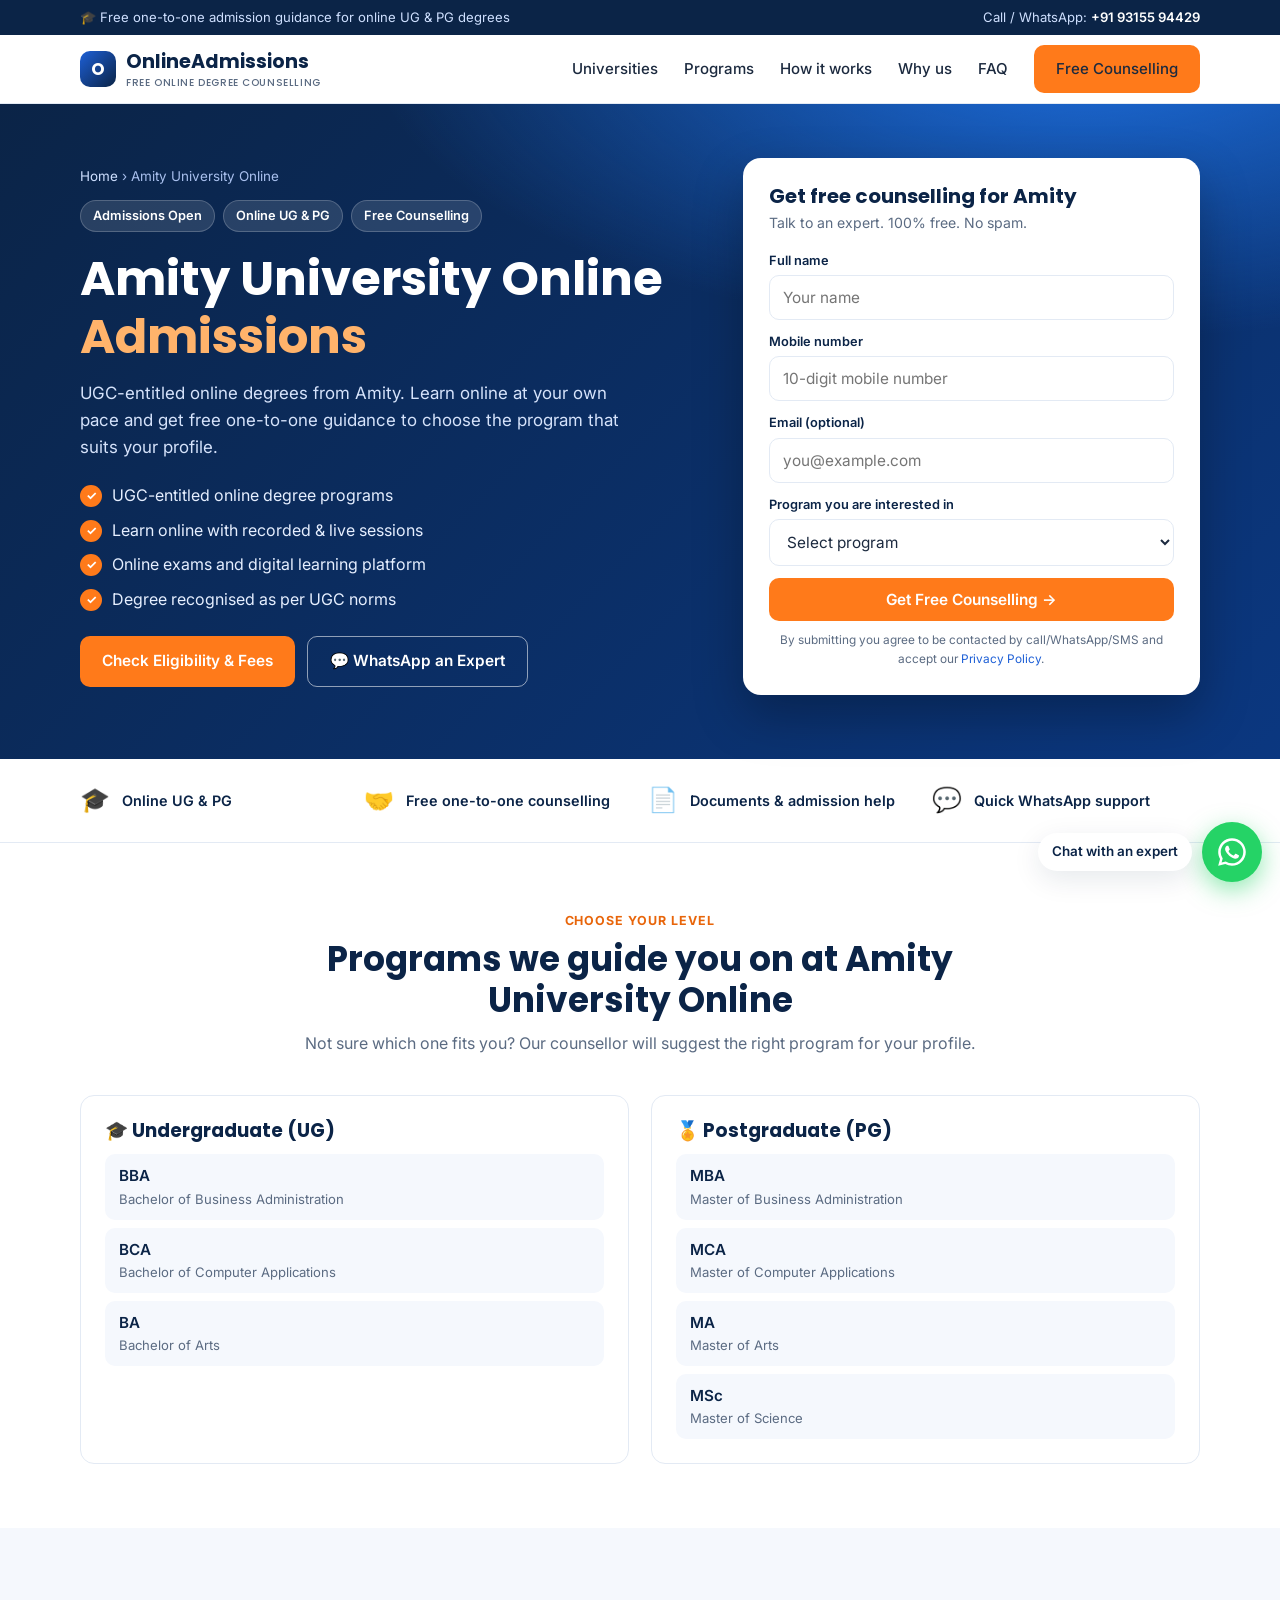
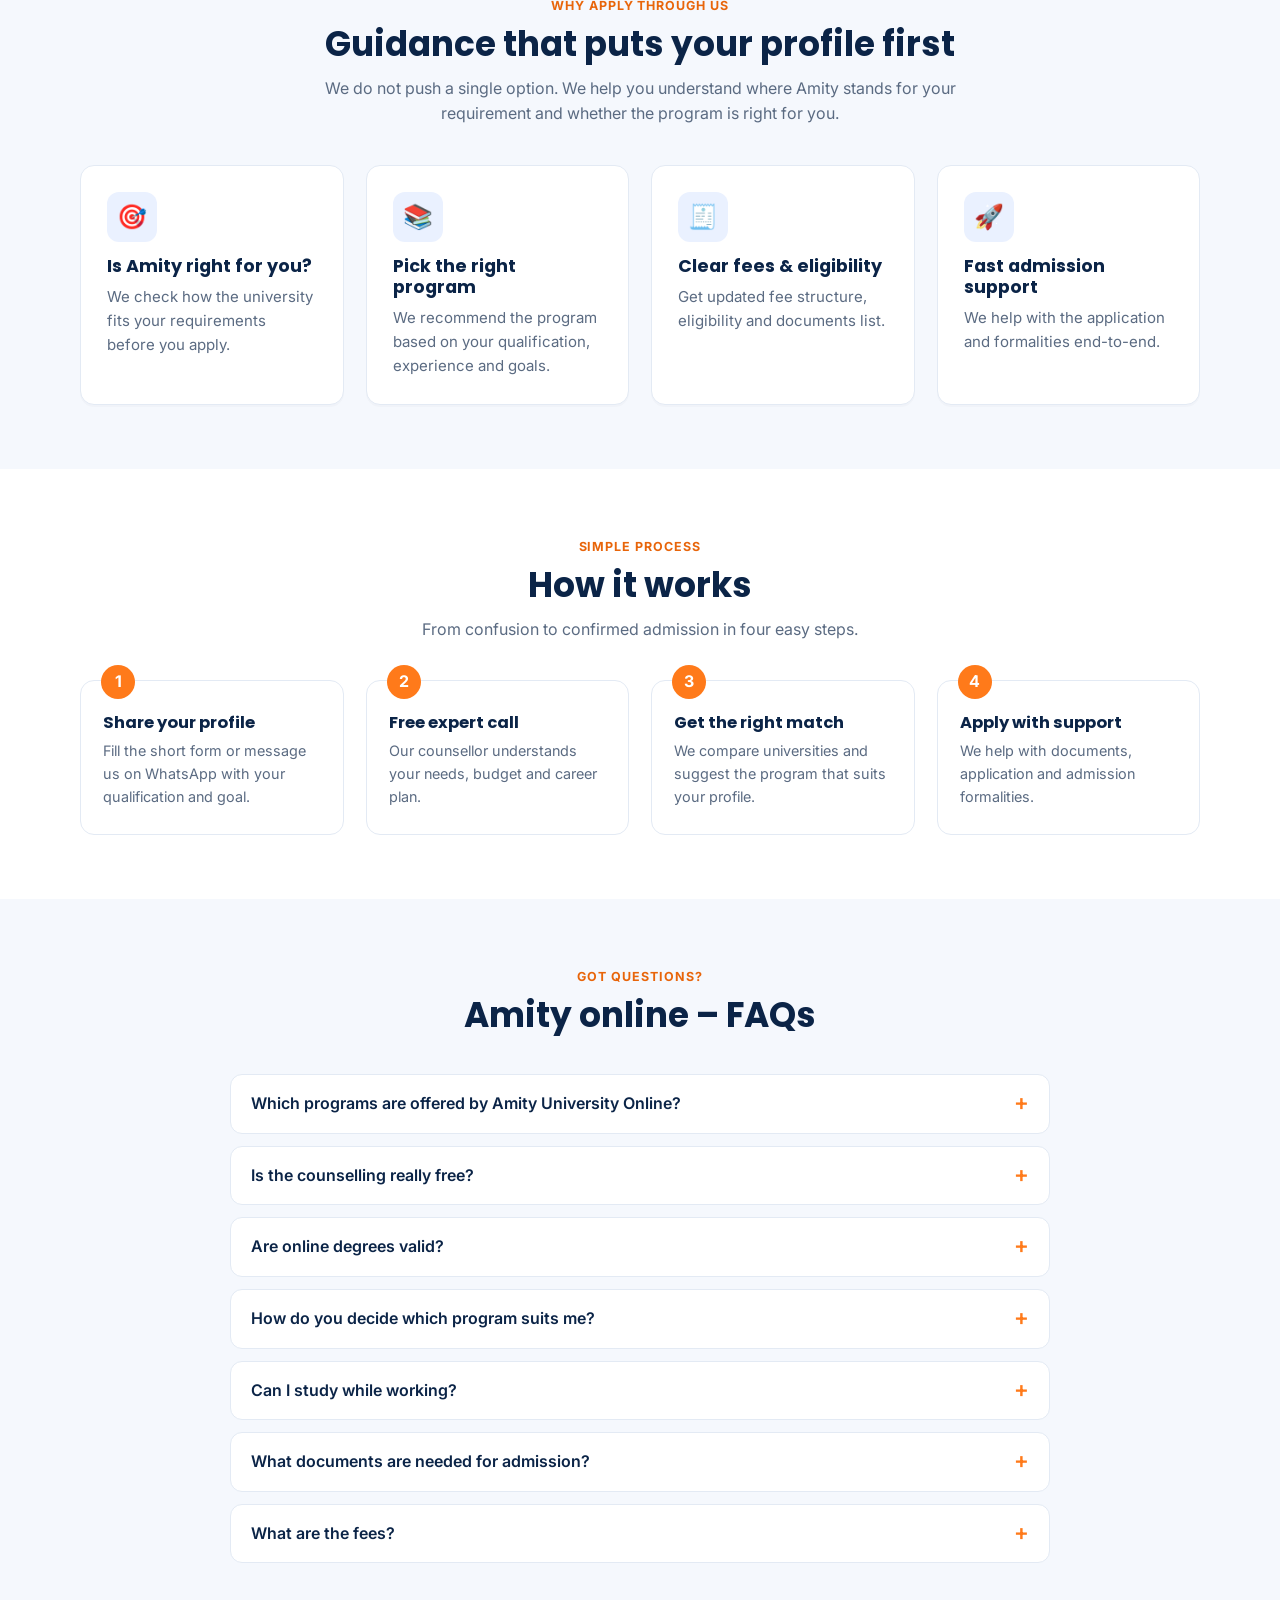
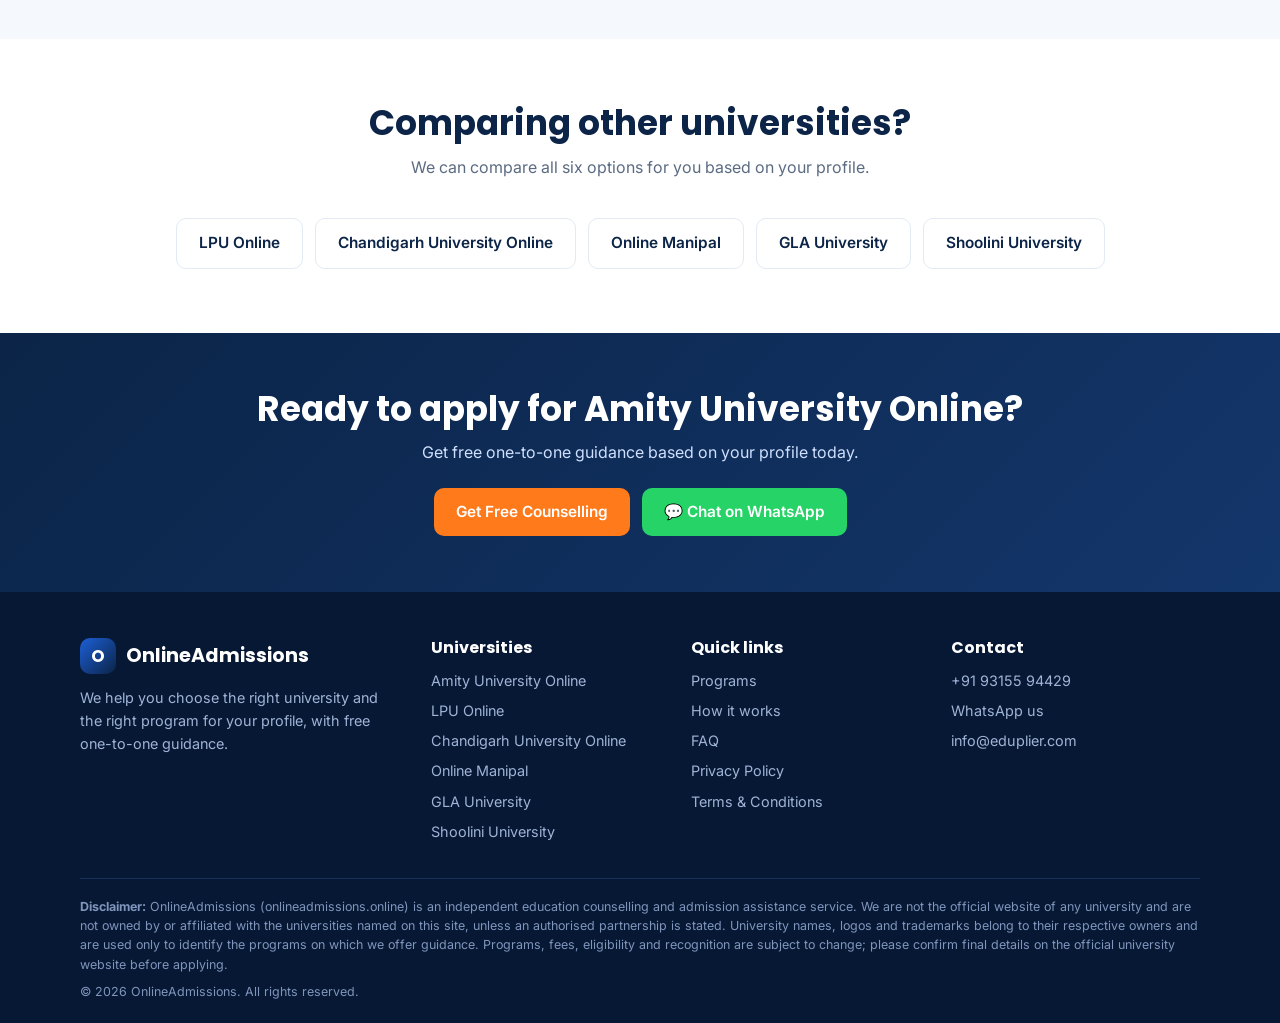
==== amity-university-online/index.html @ d168e9f7 "Rename amity-university-online__index.html to amity-university-online/index.html" ====
<!DOCTYPE html>
<html lang="en">
<head>
<meta charset="utf-8">
<meta name="viewport" content="width=device-width,initial-scale=1">
<title>Amity University Online – Online Degree Admissions 2026 | Free Counselling</title>
<meta name="description" content="Apply for Amity University Online online UG &amp; PG programs (BBA, BCA, BA, MBA, MCA, MA, MSc). Get free one-to-one guidance on the right program for your profile.">

<link rel="canonical" href="https://onlineadmissions.online/amity-university-online/">
<meta property="og:title" content="Amity University Online – Online Degree Admissions 2026 | Free Counselling">
<meta property="og:description" content="Apply for Amity University Online online UG &amp; PG programs (BBA, BCA, BA, MBA, MCA, MA, MSc). Get free one-to-one guidance on the right program for your profile.">
<meta property="og:type" content="website">
<meta property="og:url" content="https://onlineadmissions.online/amity-university-online/">
<meta name="theme-color" content="#0b2447">
<link rel="icon" href="data:image/svg+xml,%3Csvg xmlns='http://www.w3.org/2000/svg' viewBox='0 0 100 100'%3E%3Crect width='100' height='100' rx='22' fill='%231d5fd6'/%3E%3Ctext x='50' y='68' font-size='58' text-anchor='middle' fill='white' font-family='Arial' font-weight='bold'%3EO%3C/text%3E%3C/svg%3E">
<link rel="preconnect" href="https://fonts.googleapis.com"><link rel="preconnect" href="https://fonts.gstatic.com" crossorigin><link href="https://fonts.googleapis.com/css2?family=Inter:wght@400;500;600;700&family=Poppins:wght@600;700;800&display=swap" rel="stylesheet">
<link rel="stylesheet" href="/css/style.css">
<script src="/js/config.js"></script>
</head>
<body data-uni="Amity University Online">

<div class="topbar"><div class="container">
  <span>🎓 Free one-to-one admission guidance for online UG &amp; PG degrees</span>
  <span>Call / WhatsApp: <a href="#" data-tel data-phone-text>+91 93155 94429</a></span>
</div></div>
<header class="site"><div class="container">
  <a class="logo" href="/"><span class="mark">O</span><span>OnlineAdmissions<small>FREE ONLINE DEGREE COUNSELLING</small></span></a>
  <nav class="main">
    <a href="/#universities">Universities</a>
    <a href="/#programs">Programs</a>
    <a href="/#how">How it works</a>
    <a href="/#why">Why us</a>
    <a href="/#faq">FAQ</a>
    <a class="btn btn-primary" href="#lead">Free Counselling</a>
  </nav>
  <button class="menu-btn" aria-label="Menu">☰</button>
</div></header>

<section class="hero" style="background:radial-gradient(1200px 500px at 85% -10%,#1d6fe0 0%,transparent 60%),linear-gradient(135deg,#0b2447 0%,#0b3d91 130%)">
<div class="container grid">
  <div>
    <div class="crumbs"><a href="/">Home</a> › Amity University Online</div>
    <div class="badge-row"><span class="badge">Admissions Open</span><span class="badge">Online UG &amp; PG</span><span class="badge">Free Counselling</span></div>
    <h1>Amity University Online <span>Admissions</span></h1>
    <p class="lead">UGC-entitled online degrees from Amity. Learn online at your own pace and get free one-to-one guidance to choose the program that suits your profile.</p>
    <ul class="ticks"><li>UGC-entitled online degree programs</li><li>Learn online with recorded &amp; live sessions</li><li>Online exams and digital learning platform</li><li>Degree recognised as per UGC norms</li></ul>
    <div class="hero-cta"><a class="btn btn-primary" href="#lead">Check Eligibility &amp; Fees</a>
    <a class="btn btn-outline" href="#" data-wa>💬 WhatsApp an Expert</a></div>
  </div>
  
<div class="form-card" id="lead">
  <h3>Get free counselling for Amity</h3>
  <p class="sub">Talk to an expert. 100% free. No spam.</p>
  <form class="lead-form" novalidate>
    <div class="field"><label for="un">Full name</label><input id="un" name="name" type="text" placeholder="Your name" autocomplete="name" required></div>
    <div class="field"><label for="up">Mobile number</label><input id="up" name="phone" type="tel" inputmode="numeric" placeholder="10-digit mobile number" autocomplete="tel" required></div>
    <div class="field"><label for="ue">Email (optional)</label><input id="ue" name="email" type="email" placeholder="you@example.com" autocomplete="email"></div>
    <div class="field"><label for="ug">Program you are interested in</label><select id="ug" name="program" required><option value="">Select program</option><optgroup label="Undergraduate"><option>BBA</option><option>BCA</option><option>BA</option></optgroup><optgroup label="Postgraduate"><option>MBA</option><option>MCA</option><option>MA</option><option>MSc</option></optgroup><option>Not sure – need guidance</option></select></div>
    <input type="hidden" name="university" value="Amity University Online">
    <input class="hp" type="text" name="website" tabindex="-1" autocomplete="off" aria-hidden="true">
    <button class="btn btn-primary btn-block" type="submit">Get Free Counselling →</button>
    <div class="form-msg" role="alert"></div>
    <p class="consent">By submitting you agree to be contacted by call/WhatsApp/SMS and accept our <a href="/privacy-policy.html">Privacy Policy</a>.</p>
  </form>
</div>
</div></section>

<div class="trust"><div class="container">
  <div><i>🎓</i>Online UG &amp; PG</div>
  <div><i>🤝</i>Free one-to-one counselling</div>
  <div><i>📄</i>Documents &amp; admission help</div>
  <div><i>💬</i>Quick WhatsApp support</div>
</div></div>


<section class="section" id="programs"><div class="container">
  <div class="sec-head"><span class="eyebrow">Choose your level</span><h2>Programs we guide you on at Amity University Online</h2>
  <p>Not sure which one fits you? Our counsellor will suggest the right program for your profile.</p></div>
  <div class="prog-grid">
    <div class="prog"><h3>🎓 Undergraduate (UG)</h3><ul><li>BBA<span>Bachelor of Business Administration</span></li><li>BCA<span>Bachelor of Computer Applications</span></li><li>BA<span>Bachelor of Arts</span></li></ul></div>
    <div class="prog"><h3>🏅 Postgraduate (PG)</h3><ul><li>MBA<span>Master of Business Administration</span></li><li>MCA<span>Master of Computer Applications</span></li><li>MA<span>Master of Arts</span></li><li>MSc<span>Master of Science</span></li></ul></div>
  </div>
</div></section>

<section class="section alt"><div class="container">
  <div class="sec-head"><span class="eyebrow">Why apply through us</span><h2>Guidance that puts your profile first</h2>
  <p>We do not push a single option. We help you understand where Amity stands for your requirement and whether the program is right for you.</p></div>
  <div class="cards c4"><div class="card"><div class="ic">🎯</div><h3>Is Amity right for you?</h3><p>We check how the university fits your requirements before you apply.</p></div><div class="card"><div class="ic">📚</div><h3>Pick the right program</h3><p>We recommend the program based on your qualification, experience and goals.</p></div><div class="card"><div class="ic">🧾</div><h3>Clear fees &amp; eligibility</h3><p>Get updated fee structure, eligibility and documents list.</p></div><div class="card"><div class="ic">🚀</div><h3>Fast admission support</h3><p>We help with the application and formalities end-to-end.</p></div></div>
</div></section>


<section class="section" id="how"><div class="container">
  <div class="sec-head"><span class="eyebrow">Simple process</span><h2>How it works</h2>
  <p>From confusion to confirmed admission in four easy steps.</p></div>
  <div class="steps">
    <div class="step"><h3>Share your profile</h3><p>Fill the short form or message us on WhatsApp with your qualification and goal.</p></div>
    <div class="step"><h3>Free expert call</h3><p>Our counsellor understands your needs, budget and career plan.</p></div>
    <div class="step"><h3>Get the right match</h3><p>We compare universities and suggest the program that suits your profile.</p></div>
    <div class="step"><h3>Apply with support</h3><p>We help with documents, application and admission formalities.</p></div>
  </div>
</div></section>

<section class="section alt" id="faq"><div class="container">
  <div class="sec-head"><span class="eyebrow">Got questions?</span><h2>Amity online – FAQs</h2></div>
  <div class="faq"><details><summary>Which programs are offered by Amity University Online?</summary><p>We guide students on BBA, BCA, BA, MBA, MCA, MA, MSc at Amity. Availability can change, so your counsellor will confirm the current list.</p></details><details><summary>Is the counselling really free?</summary><p>Yes. Our one-to-one guidance is free for students. We help you compare universities and programs, shortlist the best fit and complete the admission process.</p></details><details><summary>Are online degrees valid?</summary><p>Online degrees from UGC-entitled universities are recognised as per UGC regulations. Validity can depend on the program, the university and the purpose (jobs, higher studies, government exams), so we guide you on this before you decide. Always confirm on the official university and UGC websites.</p></details><details><summary>How do you decide which program suits me?</summary><p>We look at your current profile: your qualification, work experience, career goal, budget and the time you can give to studies. Based on this we suggest the university and the program that fit you.</p></details><details><summary>Can I study while working?</summary><p>Yes. Online programs are designed to be flexible, with recorded lectures and online sessions, so many students study alongside a job.</p></details><details><summary>What documents are needed for admission?</summary><p>Generally: previous marksheets and certificates, ID proof, photograph and address proof. Exact requirements vary by university and program; your counsellor will share the list.</p></details><details><summary>What are the fees?</summary><p>Fees differ by university and program and can change. Share your details and we will send you the latest fee structure and available payment options.</p></details></div>
</div></section>

<section class="section"><div class="container">
  <div class="sec-head"><h2>Comparing other universities?</h2>
  <p>We can compare all six options for you based on your profile.</p></div>
  <div class="hero-cta" style="justify-content:center;flex-wrap:wrap">
  <a class="btn btn-outline" style="color:var(--navy);border-color:var(--line)" href="/lpu-online/">LPU Online</a><a class="btn btn-outline" style="color:var(--navy);border-color:var(--line)" href="/chandigarh-university-online/">Chandigarh University Online</a><a class="btn btn-outline" style="color:var(--navy);border-color:var(--line)" href="/online-manipal/">Online Manipal</a><a class="btn btn-outline" style="color:var(--navy);border-color:var(--line)" href="/gla-university-online/">GLA University</a><a class="btn btn-outline" style="color:var(--navy);border-color:var(--line)" href="/shoolini-university-online/">Shoolini University</a>
  </div>
</div></section>

<section class="cta-band"><div class="container">
  <h2>Ready to apply for Amity University Online?</h2><p>Get free one-to-one guidance based on your profile today.</p>
  <div class="hero-cta"><a class="btn btn-primary" href="#lead">Get Free Counselling</a>
  <a class="btn btn-wa" href="#" data-wa>💬 Chat on WhatsApp</a></div>
</div></section>
<script type="application/ld+json">{"@context": "https://schema.org", "@type": "FAQPage", "mainEntity": [{"@type": "Question", "name": "Which programs are offered by Amity University Online?", "acceptedAnswer": {"@type": "Answer", "text": "We guide students on BBA, BCA, BA, MBA, MCA, MA, MSc at Amity. Availability can change, so your counsellor will confirm the current list."}}, {"@type": "Question", "name": "Is the counselling really free?", "acceptedAnswer": {"@type": "Answer", "text": "Yes. Our one-to-one guidance is free for students. We help you compare universities and programs, shortlist the best fit and complete the admission process."}}, {"@type": "Question", "name": "Are online degrees valid?", "acceptedAnswer": {"@type": "Answer", "text": "Online degrees from UGC-entitled universities are recognised as per UGC regulations. Validity can depend on the program, the university and the purpose (jobs, higher studies, government exams), so we guide you on this before you decide. Always confirm on the official university and UGC websites."}}, {"@type": "Question", "name": "How do you decide which program suits me?", "acceptedAnswer": {"@type": "Answer", "text": "We look at your current profile: your qualification, work experience, career goal, budget and the time you can give to studies. Based on this we suggest the university and the program that fit you."}}, {"@type": "Question", "name": "Can I study while working?", "acceptedAnswer": {"@type": "Answer", "text": "Yes. Online programs are designed to be flexible, with recorded lectures and online sessions, so many students study alongside a job."}}, {"@type": "Question", "name": "What documents are needed for admission?", "acceptedAnswer": {"@type": "Answer", "text": "Generally: previous marksheets and certificates, ID proof, photograph and address proof. Exact requirements vary by university and program; your counsellor will share the list."}}, {"@type": "Question", "name": "What are the fees?", "acceptedAnswer": {"@type": "Answer", "text": "Fees differ by university and program and can change. Share your details and we will send you the latest fee structure and available payment options."}}]}</script>

<footer class="site"><div class="container">
  <div class="fgrid">
    <div>
      <a class="logo" href="/"><span class="mark">O</span><span>OnlineAdmissions</span></a>
      <p>We help you choose the right university and the right program for your profile, with free one-to-one guidance.</p>
    </div>
    <div><h4>Universities</h4><a href="/amity-university-online/">Amity University Online</a><a href="/lpu-online/">LPU Online</a><a href="/chandigarh-university-online/">Chandigarh University Online</a><a href="/online-manipal/">Online Manipal</a><a href="/gla-university-online/">GLA University</a><a href="/shoolini-university-online/">Shoolini University</a></div>
    <div><h4>Quick links</h4>
      <a href="/#programs">Programs</a><a href="/#how">How it works</a><a href="/#faq">FAQ</a>
      <a href="/privacy-policy.html">Privacy Policy</a><a href="/terms.html">Terms &amp; Conditions</a>
    </div>
    <div><h4>Contact</h4>
      <a href="#" data-tel data-phone-text>+91 93155 94429</a>
      <a href="#" data-wa>WhatsApp us</a>
      <a href="#" data-mail>info@eduplier.com</a>
    </div>
  </div>
  <p class="disclaimer"><b>Disclaimer:</b> OnlineAdmissions (onlineadmissions.online) is an independent education counselling and admission assistance service.
  We are not the official website of any university and are not owned by or affiliated with the universities named on this site, unless an
  authorised partnership is stated. University names, logos and trademarks belong to their respective owners and are used only to identify the
  programs on which we offer guidance. Programs, fees, eligibility and recognition are subject to change; please confirm final details on the
  official university website before applying.</p>
  <p class="disclaimer" style="border:0;padding-top:8px">© <span id="yr"></span> OnlineAdmissions. All rights reserved.</p>
</div></footer>

<a class="wa-float" data-wa aria-label="Chat on WhatsApp">
  <span class="tip">Chat with an expert</span>
  <span class="bubble"><svg viewBox="0 0 32 32" aria-hidden="true"><path d="M16.003 3C8.83 3 3 8.827 3 15.995c0 2.292.6 4.53 1.74 6.5L3 29l6.66-1.71a13 13 0 0 0 6.34 1.62h.005C23.17 28.91 29 23.083 29 15.915 29 8.83 23.17 3 16.003 3zm0 23.7h-.004a10.7 10.7 0 0 1-5.45-1.49l-.39-.23-3.95 1.01 1.05-3.85-.25-.4a10.67 10.67 0 0 1-1.64-5.7C5.37 10.1 10.14 5.33 16.005 5.33c2.84 0 5.5 1.1 7.5 3.1a10.55 10.55 0 0 1 3.1 7.5c0 5.87-4.77 10.77-10.6 10.77zm5.83-7.93c-.32-.16-1.89-.93-2.18-1.04-.29-.1-.5-.16-.72.16-.21.32-.82 1.04-1 1.25-.19.21-.37.24-.69.08-.32-.16-1.35-.5-2.57-1.58-.95-.85-1.59-1.9-1.78-2.22-.19-.32-.02-.49.14-.65.14-.14.32-.37.48-.56.16-.19.21-.32.32-.53.1-.21.05-.4-.03-.56-.08-.16-.72-1.73-.99-2.37-.26-.62-.52-.54-.72-.55h-.61c-.21 0-.56.08-.85.4-.29.32-1.12 1.09-1.12 2.66s1.15 3.09 1.3 3.3c.16.21 2.26 3.45 5.48 4.84.77.33 1.37.53 1.84.68.77.24 1.47.21 2.03.13.62-.09 1.89-.77 2.16-1.52.27-.75.27-1.39.19-1.52-.08-.13-.29-.21-.61-.37z"/></svg></span>
</a>
<div class="mobile-bar"><a href="#" data-tel>📞 Call Now</a><a href="#lead">Get Free Counselling</a></div>
<script>document.getElementById('yr').textContent=new Date().getFullYear();</script>
<script src="/js/main.js"></script>
</body></html>
---- css/style.css ----
:root{
  --navy:#0b2447;--navy2:#13366b;--blue:#1d5fd6;--accent:#ff7a1a;--accent2:#e8650a;
  --green:#25d366;--bg:#f5f8fd;--card:#fff;--text:#1c2a3f;--muted:#5b6b82;--line:#e3eaf4;
  --radius:14px;--shadow:0 8px 28px rgba(11,36,71,.10);
}
*{box-sizing:border-box;margin:0;padding:0}
html{scroll-behavior:smooth}
body{font-family:'Inter',system-ui,-apple-system,Segoe UI,Roboto,sans-serif;color:var(--text);background:#fff;line-height:1.6;-webkit-font-smoothing:antialiased}
img{max-width:100%;display:block}
a{color:var(--blue);text-decoration:none}
.container{width:100%;max-width:1160px;margin:0 auto;padding:0 20px}
h1,h2,h3,h4{font-family:'Poppins','Inter',sans-serif;line-height:1.2;color:var(--navy)}
h2{font-size:clamp(1.55rem,3vw,2.15rem);margin-bottom:10px}
.section{padding:64px 0}
.section.alt{background:var(--bg)}
.sec-head{text-align:center;max-width:720px;margin:0 auto 38px}
.sec-head p{color:var(--muted)}
.eyebrow{display:inline-block;font-size:.78rem;font-weight:700;letter-spacing:.08em;text-transform:uppercase;color:var(--accent2);margin-bottom:8px}

/* top strip + header */
.topbar{background:var(--navy);color:#cfe0ff;font-size:.82rem}
.topbar .container{display:flex;justify-content:space-between;gap:10px;padding-top:7px;padding-bottom:7px;flex-wrap:wrap}
.topbar a{color:#fff;font-weight:600}
header.site{position:sticky;top:0;z-index:50;background:#fff;border-bottom:1px solid var(--line)}
header.site .container{display:flex;align-items:center;justify-content:space-between;height:68px}
.logo{display:flex;align-items:center;gap:10px;font-family:'Poppins',sans-serif;font-weight:700;font-size:1.2rem;color:var(--navy)}
.logo .mark{width:36px;height:36px;border-radius:10px;background:linear-gradient(135deg,var(--blue),var(--navy));color:#fff;display:grid;place-items:center;font-size:1.05rem}
.logo small{display:block;font-weight:500;font-size:.62rem;color:var(--muted);letter-spacing:.06em;margin-top:-3px}
nav.main{display:flex;gap:26px;align-items:center}
nav.main a{color:var(--text);font-weight:500;font-size:.94rem}
nav.main a:hover{color:var(--blue)}
.menu-btn{display:none;background:none;border:0;font-size:1.7rem;cursor:pointer;color:var(--navy)}

/* buttons */
.btn{display:inline-flex;align-items:center;justify-content:center;gap:8px;padding:12px 22px;border-radius:10px;font-weight:600;font-size:.96rem;border:0;cursor:pointer;transition:.2s;font-family:inherit}
.btn-primary{background:var(--accent);color:#fff}
.btn-primary:hover{background:var(--accent2);transform:translateY(-1px)}
.btn-outline{background:transparent;color:#fff;border:1.5px solid rgba(255,255,255,.55)}
.btn-outline:hover{background:rgba(255,255,255,.12)}
.btn-wa{background:var(--green);color:#fff}
.btn-wa:hover{filter:brightness(.95)}
.btn-block{width:100%}

/* hero */
.hero{background:radial-gradient(1200px 500px at 85% -10%,#2b6be0 0%,transparent 60%),linear-gradient(135deg,var(--navy) 0%,var(--navy2) 100%);color:#fff;padding:54px 0 64px}
.hero .grid{display:grid;grid-template-columns:1.15fr .85fr;gap:44px;align-items:center}
.hero h1{color:#fff;font-size:clamp(1.9rem,4.2vw,3rem);margin-bottom:14px}
.hero h1 span{color:#ffb36b}
.hero p.lead{color:#d6e3fb;font-size:1.06rem;max-width:560px;margin-bottom:22px}
.badge-row{display:flex;flex-wrap:wrap;gap:8px;margin-bottom:18px}
.badge{background:rgba(255,255,255,.12);border:1px solid rgba(255,255,255,.2);padding:5px 12px;border-radius:99px;font-size:.8rem;font-weight:600}
.ticks{list-style:none;display:grid;gap:9px;margin-bottom:24px}
.ticks li{display:flex;gap:10px;color:#e6efff}
.ticks li::before{content:"✓";flex:none;width:22px;height:22px;border-radius:50%;background:var(--accent);color:#fff;display:grid;place-items:center;font-size:.78rem;font-weight:700;margin-top:2px}
.hero-cta{display:flex;gap:12px;flex-wrap:wrap}

/* lead form */
.form-card{background:#fff;color:var(--text);border-radius:18px;padding:26px;box-shadow:0 20px 50px rgba(0,0,0,.28)}
.form-card h3{font-size:1.25rem;margin-bottom:4px}
.form-card .sub{color:var(--muted);font-size:.88rem;margin-bottom:16px}
.field{margin-bottom:12px}
.field label{display:block;font-size:.8rem;font-weight:600;color:var(--navy);margin-bottom:4px}
.field input,.field select{width:100%;padding:12px 13px;border:1.5px solid var(--line);border-radius:10px;font-size:.96rem;font-family:inherit;background:#fff;color:var(--text)}
.field input:focus,.field select:focus{outline:none;border-color:var(--blue);box-shadow:0 0 0 3px rgba(29,95,214,.15)}
.consent{font-size:.74rem;color:var(--muted);margin-top:10px;text-align:center}
.form-msg{display:none;margin-top:10px;font-size:.88rem;color:#b42318;text-align:center}
.hp{position:absolute;left:-9999px}

/* trust strip */
.trust{background:#fff;border-bottom:1px solid var(--line)}
.trust .container{display:grid;grid-template-columns:repeat(4,1fr);gap:16px;padding-top:22px;padding-bottom:22px}
.trust div{display:flex;gap:12px;align-items:center;font-size:.9rem;font-weight:600;color:var(--navy)}
.trust i{font-style:normal;font-size:1.5rem}

/* cards */
.cards{display:grid;gap:22px}
.c3{grid-template-columns:repeat(3,1fr)}
.c4{grid-template-columns:repeat(4,1fr)}
.card{background:var(--card);border:1px solid var(--line);border-radius:var(--radius);padding:26px;box-shadow:0 2px 0 rgba(11,36,71,.02);transition:.25s}
.card:hover{box-shadow:var(--shadow);transform:translateY(-3px)}
.card .ic{width:50px;height:50px;border-radius:12px;background:#eaf1ff;display:grid;place-items:center;font-size:1.5rem;margin-bottom:14px}
.card h3{font-size:1.1rem;margin-bottom:8px}
.card p{color:var(--muted);font-size:.94rem}

/* university cards */
.uni-card{display:flex;flex-direction:column;padding:0;overflow:hidden}
.uni-top{padding:22px 22px 16px;color:#fff;background:linear-gradient(135deg,var(--c1),var(--c2))}
.uni-top .abbr{width:48px;height:48px;border-radius:12px;background:rgba(255,255,255,.18);display:grid;place-items:center;font-weight:800;font-family:'Poppins';margin-bottom:12px}
.uni-top h3{color:#fff;font-size:1.15rem}
.uni-top small{opacity:.85}
.uni-body{padding:18px 22px 22px;display:flex;flex-direction:column;gap:12px;flex:1}
.uni-body ul{list-style:none;display:grid;gap:6px;font-size:.9rem;color:var(--muted)}
.uni-body ul li::before{content:"•";color:var(--accent);font-weight:900;margin-right:8px}
.chips{display:flex;flex-wrap:wrap;gap:6px}
.chip{background:#eef3fc;color:var(--navy);padding:3px 10px;border-radius:99px;font-size:.76rem;font-weight:600}
.uni-body .btn{margin-top:auto}

/* steps */
.steps{display:grid;grid-template-columns:repeat(4,1fr);gap:22px;counter-reset:s}
.step{position:relative;background:#fff;border:1px solid var(--line);border-radius:var(--radius);padding:26px 22px}
.step::before{counter-increment:s;content:counter(s);position:absolute;top:-16px;left:20px;width:34px;height:34px;border-radius:50%;background:var(--accent);color:#fff;display:grid;place-items:center;font-weight:700}
.step h3{font-size:1.02rem;margin:6px 0}
.step p{font-size:.9rem;color:var(--muted)}

/* program table */
.prog-grid{display:grid;grid-template-columns:1fr 1fr;gap:22px}
.prog{background:#fff;border:1px solid var(--line);border-radius:var(--radius);padding:24px}
.prog h3{margin-bottom:12px}
.prog ul{list-style:none;display:grid;gap:8px}
.prog li{padding:10px 14px;background:var(--bg);border-radius:10px;font-weight:600;color:var(--navy);font-size:.95rem}
.prog li span{display:block;font-weight:400;color:var(--muted);font-size:.82rem}

/* faq */
.faq{max-width:820px;margin:0 auto}
details{background:#fff;border:1px solid var(--line);border-radius:12px;margin-bottom:12px;padding:0 20px}
summary{cursor:pointer;list-style:none;padding:16px 0;font-weight:600;color:var(--navy);display:flex;justify-content:space-between;gap:12px}
summary::-webkit-details-marker{display:none}
summary::after{content:"+";font-size:1.4rem;color:var(--accent);line-height:1}
details[open] summary::after{content:"–"}
details p{padding:0 0 16px;color:var(--muted);font-size:.95rem}

/* CTA band */
.cta-band{background:linear-gradient(135deg,var(--navy),var(--navy2));color:#fff;text-align:center;padding:56px 0}
.cta-band h2{color:#fff}
.cta-band p{color:#cfe0ff;margin-bottom:22px}
.cta-band .hero-cta{justify-content:center}

/* footer */
footer.site{background:#071834;color:#9fb3d6;padding:46px 0 22px;font-size:.9rem}
footer .fgrid{display:grid;grid-template-columns:1.4fr 1fr 1fr 1.1fr;gap:34px;margin-bottom:28px}
footer h4{color:#fff;margin-bottom:12px;font-size:1rem}
footer a{color:#9fb3d6;display:block;margin-bottom:7px}
footer a:hover{color:#fff}
footer .logo{color:#fff;margin-bottom:12px}
.disclaimer{border-top:1px solid #16305c;padding-top:18px;font-size:.78rem;color:#7f95bb;line-height:1.55}

/* breadcrumbs */
.crumbs{font-size:.84rem;color:#a9c0ee;margin-bottom:12px}
.crumbs a{color:#cfe0ff}

/* floating whatsapp */
.wa-float{position:fixed;right:18px;bottom:18px;z-index:99;display:flex;align-items:center;gap:10px}
.wa-float .tip{background:#fff;color:var(--navy);padding:8px 14px;border-radius:99px;font-size:.84rem;font-weight:600;box-shadow:var(--shadow);animation:fadeUp .6s .8s both}
.wa-float .bubble{width:60px;height:60px;border-radius:50%;background:var(--green);display:grid;place-items:center;box-shadow:0 8px 24px rgba(37,211,102,.5);animation:pulse 2s infinite}
.wa-float svg{width:34px;height:34px;fill:#fff}
@keyframes pulse{0%{box-shadow:0 0 0 0 rgba(37,211,102,.6)}70%{box-shadow:0 0 0 16px rgba(37,211,102,0)}100%{box-shadow:0 0 0 0 rgba(37,211,102,0)}}
@keyframes fadeUp{from{opacity:0;transform:translateY(8px)}to{opacity:1;transform:none}}

/* mobile sticky bar */
.mobile-bar{display:none}

/* simple pages */
.page-head{background:var(--navy);color:#fff;padding:44px 0}
.page-head h1{color:#fff}
.prose{max-width:820px;margin:0 auto;padding:44px 20px}
.prose h2{font-size:1.3rem;margin:26px 0 8px}
.prose p,.prose li{color:#33445e;margin-bottom:10px}
.prose ul{padding-left:20px}
.thanks{text-align:center;padding:90px 20px}
.thanks .tick{width:84px;height:84px;border-radius:50%;background:#e8f8ee;color:#1aa34a;display:grid;place-items:center;font-size:2.6rem;margin:0 auto 18px}

@media(max-width:960px){
  .hero .grid{grid-template-columns:1fr}
  .c3,.c4,.steps{grid-template-columns:1fr 1fr}
  .trust .container{grid-template-columns:1fr 1fr}
  footer .fgrid{grid-template-columns:1fr 1fr}
  .prog-grid{grid-template-columns:1fr}
}
@media(max-width:680px){
  .menu-btn{display:block}
  nav.main{display:none;position:absolute;top:68px;left:0;right:0;background:#fff;flex-direction:column;align-items:flex-start;padding:18px 20px;gap:14px;border-bottom:1px solid var(--line)}
  nav.main.open{display:flex}
  .c3,.c4,.steps{grid-template-columns:1fr}
  footer .fgrid{grid-template-columns:1fr}
  .section{padding:48px 0}
  .topbar .container{justify-content:center;text-align:center}
  .wa-float{bottom:78px}
  .wa-float .tip{display:none}
  .mobile-bar{display:grid;grid-template-columns:1fr 1fr;position:fixed;left:0;right:0;bottom:0;z-index:98;background:#fff;box-shadow:0 -4px 18px rgba(0,0,0,.12)}
  .mobile-bar a{padding:14px;text-align:center;font-weight:700;color:#fff}
  .mobile-bar a:first-child{background:var(--navy)}
  .mobile-bar a:last-child{background:var(--accent)}
  body{padding-bottom:52px}
}
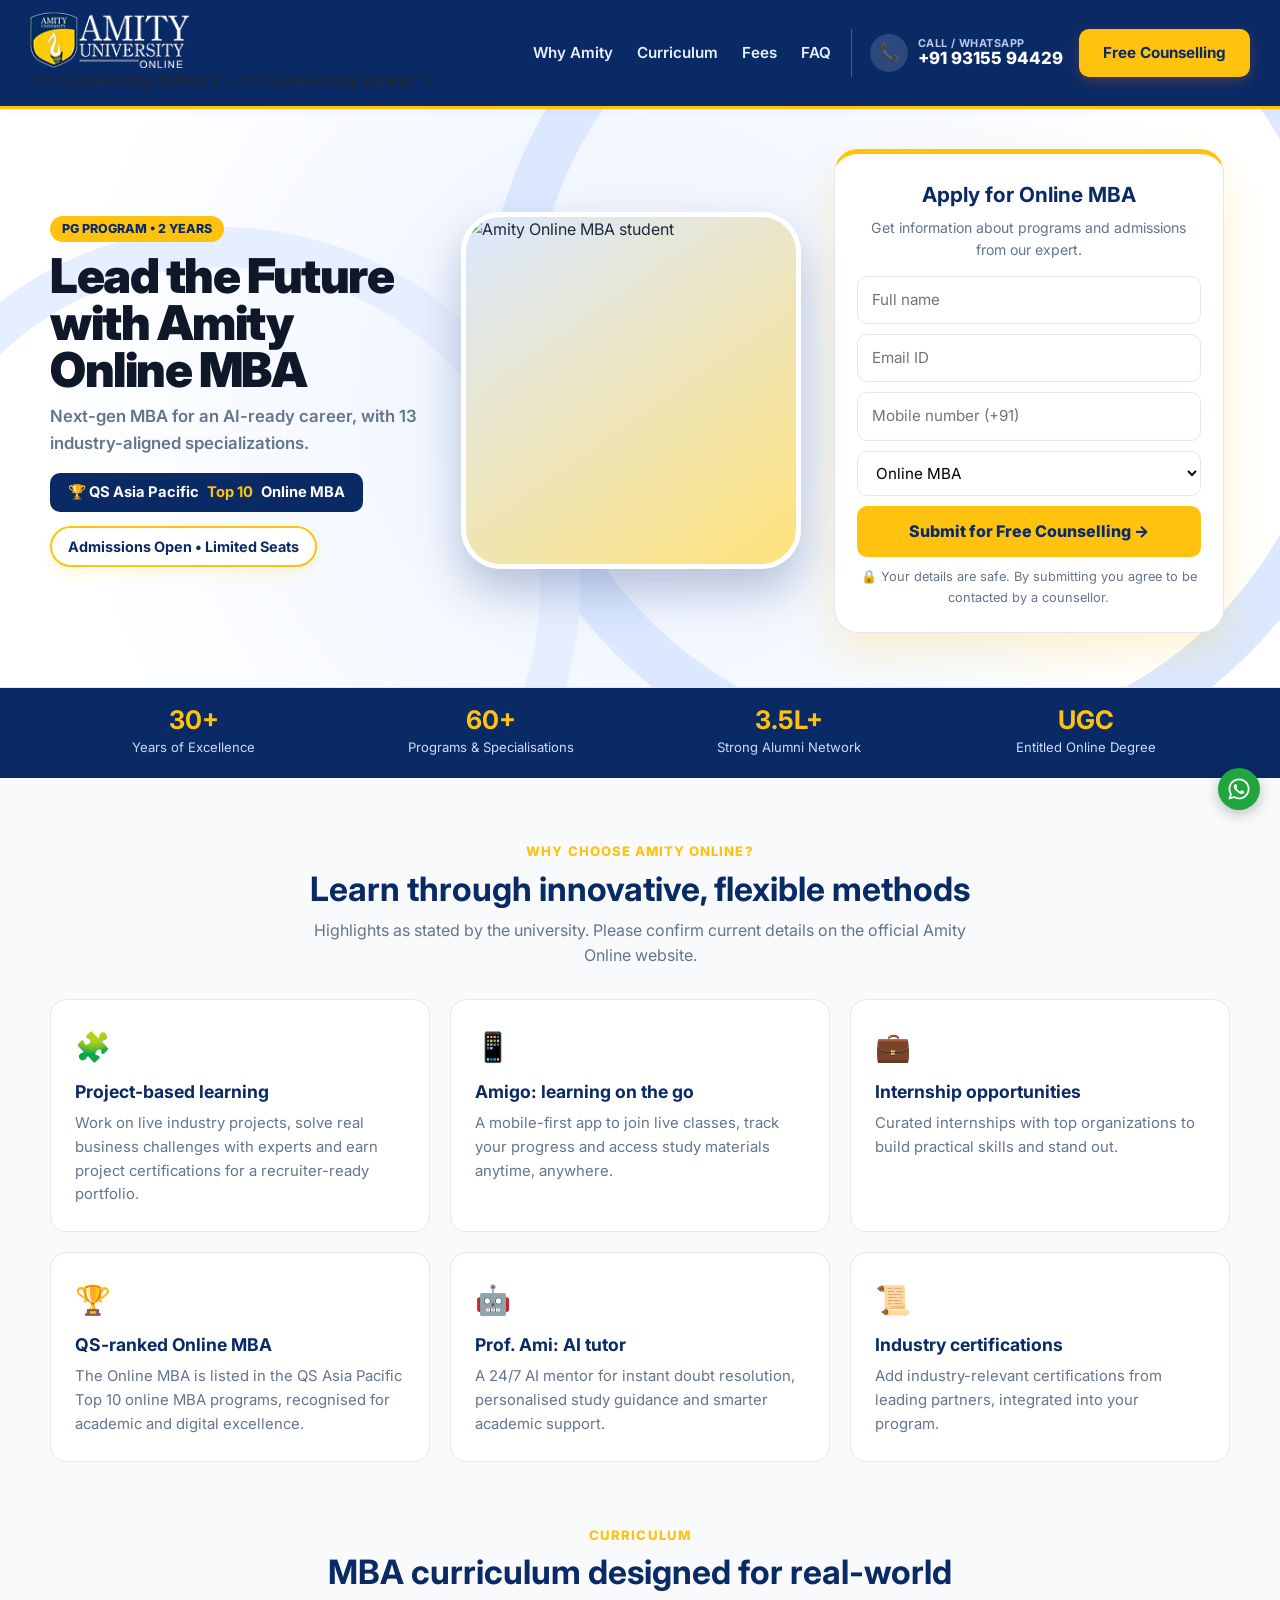
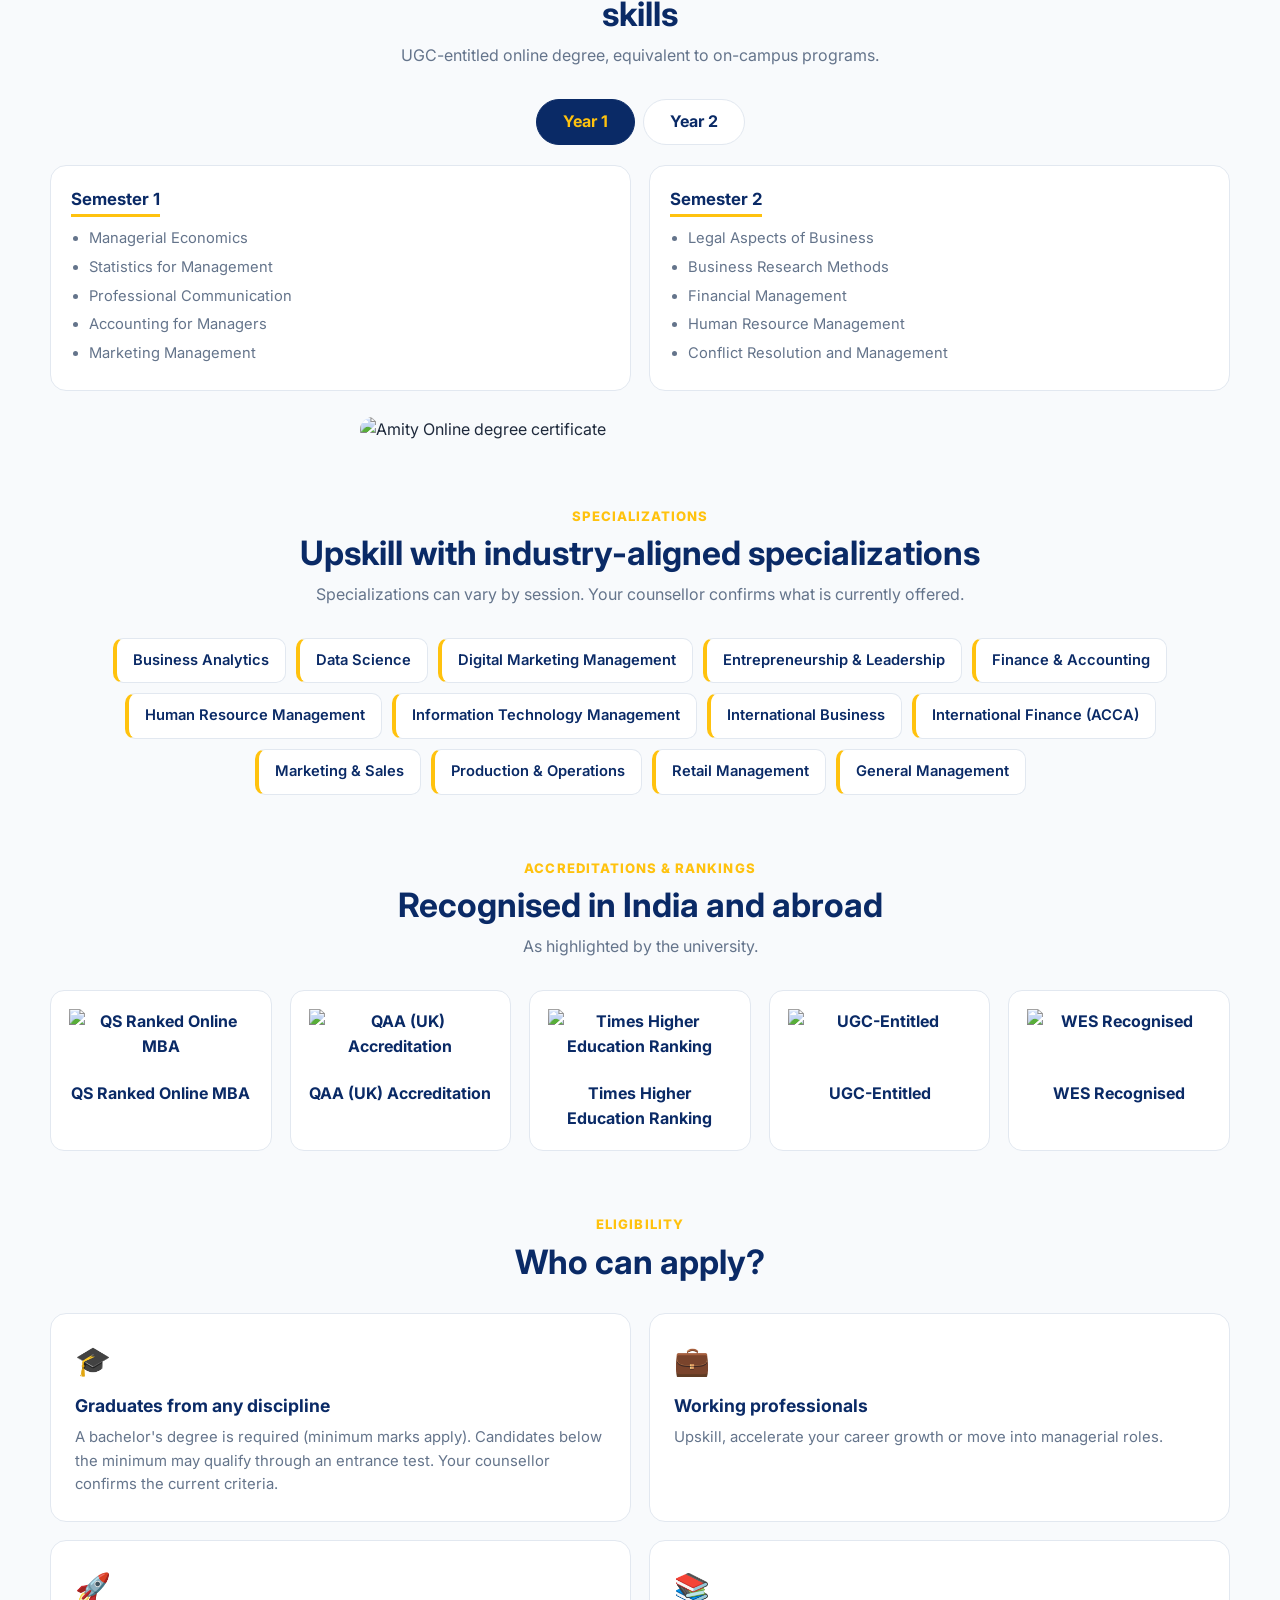
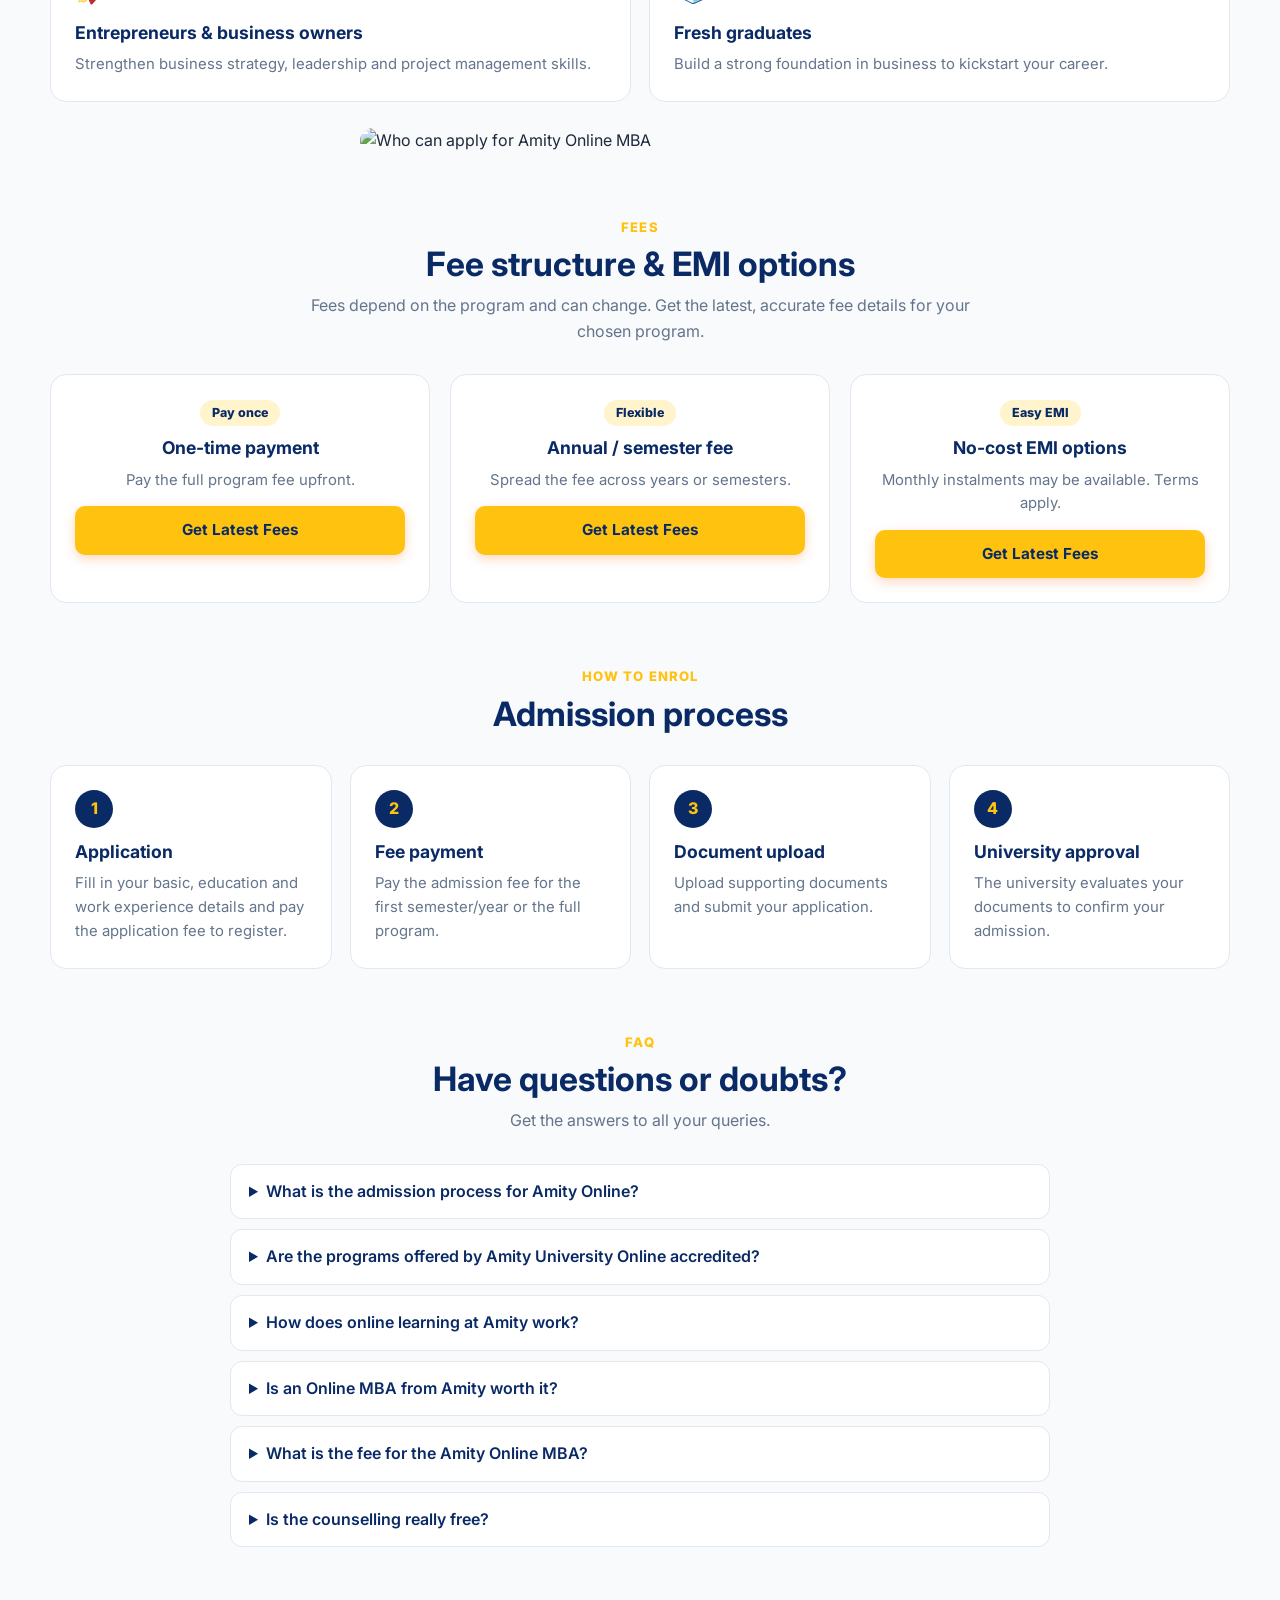
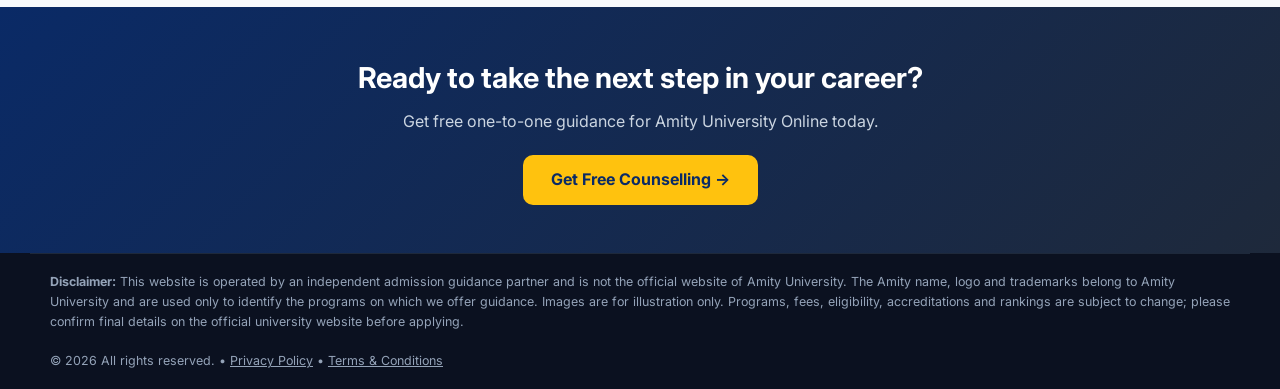
==== commit 99b27367: "Update index.html" ====
--- a/amity-university-online/index.html
+++ b/amity-university-online/index.html
@@ -3,153 +3,400 @@
 <head>
 <meta charset="utf-8">
 <meta name="viewport" content="width=device-width,initial-scale=1">
-<title>Amity University Online – Online Degree Admissions 2026 | Free Counselling</title>
-<meta name="description" content="Apply for Amity University Online online UG &amp; PG programs (BBA, BCA, BA, MBA, MCA, MA, MSc). Get free one-to-one guidance on the right program for your profile.">
-
+<title>Amity University Online MBA & More | Admissions Open 2026–2027</title>
+<meta name="description" content="Explore Amity University Online programs: Online MBA, MCA, BBA, BCA and more. Compare specializations, eligibility and fees, and get free one-to-one admission guidance.">
+<meta name="theme-color" content="#0a2a66">
 <link rel="canonical" href="https://onlineadmissions.online/amity-university-online/">
-<meta property="og:title" content="Amity University Online – Online Degree Admissions 2026 | Free Counselling">
-<meta property="og:description" content="Apply for Amity University Online online UG &amp; PG programs (BBA, BCA, BA, MBA, MCA, MA, MSc). Get free one-to-one guidance on the right program for your profile.">
+<link rel="icon" href="data:image/svg+xml,%3Csvg xmlns='http://www.w3.org/2000/svg' viewBox='0 0 64 64'%3E%3Crect width='64' height='64' rx='14' fill='%230a2a66'/%3E%3Ctext x='32' y='46' font-family='Arial' font-size='40' font-weight='700' text-anchor='middle' fill='%23ffc20e'%3EA%3C/text%3E%3C/svg%3E">
 <meta property="og:type" content="website">
+<meta property="og:title" content="Amity University Online | Admissions Open">
+<meta property="og:description" content="Free one-to-one guidance for Amity University Online programs.">
 <meta property="og:url" content="https://onlineadmissions.online/amity-university-online/">
-<meta name="theme-color" content="#0b2447">
-<link rel="icon" href="data:image/svg+xml,%3Csvg xmlns='http://www.w3.org/2000/svg' viewBox='0 0 100 100'%3E%3Crect width='100' height='100' rx='22' fill='%231d5fd6'/%3E%3Ctext x='50' y='68' font-size='58' text-anchor='middle' fill='white' font-family='Arial' font-weight='bold'%3EO%3C/text%3E%3C/svg%3E">
-<link rel="preconnect" href="https://fonts.googleapis.com"><link rel="preconnect" href="https://fonts.gstatic.com" crossorigin><link href="https://fonts.googleapis.com/css2?family=Inter:wght@400;500;600;700&family=Poppins:wght@600;700;800&display=swap" rel="stylesheet">
-<link rel="stylesheet" href="/css/style.css">
-<script src="/js/config.js"></script>
+<meta property="og:image" content="https://onlineadmissions.online/amity-logo.png">
+<link rel="stylesheet" href="https://fonts.googleapis.com/css2?family=Inter:wght@400;500;600;700;800;900&display=swap">
+<style>
+:root{--navy:#0f172a;--accent:#ffc20e;--accent-hover:#e6a800;--blue:#1747b8;--bg:#f8fafc;--card:#fff;--ink:#1e293b;--mute:#64748b;--line:#e2e8f0}
+*{box-sizing:border-box}
+html{scroll-behavior:smooth;scroll-padding-top:76px}
+body{margin:0;font-family:Inter,system-ui,-apple-system,"Segoe UI",sans-serif;color:var(--ink);background:var(--bg);line-height:1.6}
+a{color:inherit;text-decoration:none}
+.w{max-width:1220px;margin:auto;padding:0 20px}
+a:focus-visible,button:focus-visible,input:focus-visible,select:focus-visible{outline:3px solid var(--accent);outline-offset:2px}
+
+/* HEADER */
+header{background:#fff;border-bottom:1px solid #e2e8f0;position:sticky;top:0;z-index:90;box-shadow:0 2px 10px rgba(0,0,0,.04)}
+.nav-row{display:flex;align-items:center;justify-content:space-between;gap:20px;padding:12px 0}
+.brand-site{display:flex;align-items:center;gap:10px}
+.brand-site .icon-sq{width:40px;height:40px;border-radius:10px;background:linear-gradient(135deg,#ffd23f,#e6a800);color:#fff;display:grid;place-items:center;font-size:1.45rem;font-weight:900;line-height:1;box-shadow:0 4px 10px rgba(255,194,14,.3)}
+.brand-site .txt-wrap{display:flex;flex-direction:column;line-height:1.15}
+.brand-site .main-t{font-size:1.32rem;font-weight:900;color:#0a2a66;letter-spacing:-.03em}
+.brand-site .sub-t{font-size:.56rem;font-weight:800;color:#64748b;letter-spacing:.06em;text-transform:uppercase}
+nav{display:flex;align-items:center;gap:24px;margin-left:auto;font-size:.95rem;font-weight:600;color:#334155}
+nav a:hover{color:var(--blue)}
+.btn-nav{background:var(--accent);color:#fff;font-weight:700;padding:12px 24px;border-radius:10px;font-size:.95rem;transition:all .2s ease;display:inline-block;box-shadow:0 4px 12px rgba(255,102,0,.25)}
+.btn-nav:hover{background:var(--accent-hover);transform:translateY(-1px)}
+@media(max-width:960px){nav a:not(.btn-nav){display:none}}
+
+/* HERO */
+.hero-full{position:relative;width:100%;background:radial-gradient(circle at 50% 50%,#e8f0ff 0%,#f4f8ff 42%,#fff 85%);border-bottom:1px solid #e2e8f0;overflow:hidden;padding:40px 0 54px}
+.hero-full::before{content:"";position:absolute;top:-220px;right:-100px;width:800px;height:800px;border-radius:50%;border:48px solid #dbe8ff;pointer-events:none;z-index:1}
+.hero-full::after{content:"";position:absolute;bottom:-260px;left:-140px;width:640px;height:640px;border-radius:50%;border:40px solid #e6efff;pointer-events:none;z-index:1}
+.hero-banner-inner{position:relative;z-index:2;display:grid;grid-template-columns:1fr .95fr 1.05fr;align-items:center;gap:24px}
+@media(max-width:980px){.hero-banner-inner{grid-template-columns:1fr;text-align:center;gap:30px}}
+.hero-left h1{font-size:clamp(2.4rem,4.4vw,3.6rem);font-weight:900;color:#0f172a;line-height:.98;margin:0 0 10px;letter-spacing:-.03em}
+.hero-left p{margin:0 0 16px;font-size:1.05rem;font-weight:600;color:#64748b}
+.linkedin-badge{display:inline-flex;align-items:center;gap:8px;background:#0a2a66;color:#fff;padding:8px 18px;border-radius:10px;font-size:.95rem;font-weight:700;box-shadow:0 6px 18px rgba(10,42,102,.3)}
+.hero-center{display:flex;justify-content:center;position:relative}
+.hero-photo{width:100%;max-width:340px;height:auto;display:block;mix-blend-mode:multiply}
+.hero-right{display:flex;flex-direction:column;align-items:flex-start;gap:12px}
+@media(max-width:980px){.hero-right{align-items:center}}
+.session-callout-box{background:#fff;border:2px solid #ffc20e;border-radius:16px;padding:16px 20px;box-shadow:0 8px 24px rgba(255,194,14,.18)}
+.session-tag-top{font-size:.75rem;font-weight:800;color:#1747b8;text-transform:uppercase;letter-spacing:.08em;display:block;margin-bottom:4px}
+.session-title{font-size:1.35rem;font-weight:900;color:#0f172a;line-height:1.2}
+.session-year{display:inline-block;background:#ffc20e;color:#fff;padding:4px 12px;border-radius:6px;font-size:1.1rem;font-weight:900;margin-top:8px}
+.apply-hero-btn{background:linear-gradient(180deg,#ff9500 0%,#ffc20e 100%);color:#fff;font-size:1.1rem;font-weight:800;padding:14px 44px;border-radius:99px;box-shadow:0 10px 24px rgba(255,194,14,.35);display:inline-block;transition:all .2s ease;margin-top:6px}
+.apply-hero-btn:hover{transform:scale(1.05);box-shadow:0 14px 30px rgba(255,194,14,.45)}
+
+/* LPU LOGO BAR */
+.sub-hero-bar{background:#fff;border-bottom:1px solid #e2e8f0;padding:16px 0}
+.sub-hero-flex{display:flex;align-items:center;justify-content:space-between;flex-wrap:wrap;gap:16px}
+.lpu-logo-img{height:54px;width:auto;display:block}
+.brand-logo{display:block;flex-shrink:0}
+.hd-contact{display:flex;align-items:center;gap:16px;flex-shrink:0;padding-left:18px;border-left:1px solid #e2e8f0}
+.hd-call{display:flex;align-items:center;gap:10px}
+.hd-ic{width:38px;height:38px;border-radius:50%;background:#fff6d6;display:grid;place-items:center;font-size:1.05rem}
+.hd-txt{display:flex;flex-direction:column;line-height:1.15}
+.hd-txt small{font-size:.68rem;font-weight:700;color:#64748b;text-transform:uppercase;letter-spacing:.04em}
+.hd-txt b{font-size:1.05rem;font-weight:800;color:#0a2a66}
+.hd-call:hover b{color:#1747b8}
+@media(max-width:1060px){.hd-txt small{display:none}}
+@media(max-width:760px){.hd-txt{display:none}.hd-contact{padding-left:0;border-left:0;gap:10px}.btn-nav{padding:10px 14px;font-size:.85rem}.lpu-logo-img{height:44px}}
+.naac-badge-wrap{display:flex;align-items:center;gap:10px;background:#f8fafc;padding:8px 16px;border-radius:10px;border:1px solid #e2e8f0}
+
+.trust{background:#fff;border-bottom:1px solid var(--line)}
+.trust .w{display:flex;gap:14px 30px;justify-content:center;flex-wrap:wrap;padding:16px 0;font-weight:700;font-size:.9rem;color:var(--navy)}
+
+/* FORM */
+.lead-sec{padding:54px 0 10px}
+.formc{background:#fff;border-radius:24px;padding:32px 28px;box-shadow:0 16px 40px rgba(15,23,42,.08);border:1px solid var(--line);max-width:760px;margin:0 auto}
+.formc h2{margin:0 0 6px;font-size:1.6rem;color:var(--navy);text-align:center}
+.formc p{margin:0 0 20px;color:var(--mute);font-size:.95rem;text-align:center}
+form{display:grid;gap:14px}
+form input,form select{font:inherit;font-size:.95rem;padding:13px 16px;border:1px solid var(--line);border-radius:10px;width:100%;background:#fff}
+form .btn-submit{background:var(--accent);color:#fff;border:0;cursor:pointer;font:inherit;font-weight:800;font-size:1.05rem;padding:15px;border-radius:10px;transition:all .2s ease}
+form .btn-submit:hover{background:var(--accent-hover)}
+.session-mini{display:inline-block;margin-top:14px;background:#fff;border:2px solid #ffc20e;color:#0a2a66;font-weight:700;font-size:.9rem;padding:7px 16px;border-radius:99px;box-shadow:0 6px 16px rgba(255,194,14,.15)}
+.session-mini b{color:#1747b8}
+.hero-form{max-width:390px;width:100%;margin:0;padding:24px 22px;border-top:5px solid #ffc20e;box-shadow:0 18px 44px rgba(255,194,14,.2)}
+.hero-form h2{font-size:1.3rem}
+.hero-form p{font-size:.88rem;margin-bottom:14px}
+.hero-form form{gap:10px}
+.hero-form form input,.hero-form form select{padding:11px 14px}
+.hero-form .btn-submit{padding:13px;font-size:1rem}
+@media(max-width:980px){.hero-photo{margin:auto}.hero-center{order:3}.hero-right{order:2;align-items:stretch}.hero-form{max-width:520px;margin:0 auto}}
+.safe{font-size:.8rem;color:var(--mute);text-align:center}
+
+/* SECTIONS */
+.sec{padding:60px 0 0}
+.sh{text-align:center;max-width:680px;margin:0 auto 30px}
+.sh span{color:var(--accent);font-weight:800;font-size:.82rem;text-transform:uppercase;letter-spacing:.08em}
+.sh h2{margin:4px 0 8px;font-size:clamp(1.5rem,3.2vw,2.1rem);color:var(--navy);line-height:1.25}
+.sh p{margin:0;color:var(--mute)}
+.g3{display:grid;grid-template-columns:repeat(3,1fr);gap:20px}
+.g4{display:grid;grid-template-columns:repeat(4,1fr);gap:18px}
+@media(max-width:980px){.g3,.g4{grid-template-columns:repeat(2,1fr)}}
+@media(max-width:600px){.g3,.g4{grid-template-columns:1fr}}
+.card{background:var(--card);border:1px solid var(--line);border-radius:16px;padding:24px}
+.card .ic{font-size:1.8rem}
+.card h3{margin:8px 0 6px;font-size:1.1rem;color:var(--navy)}
+.card p{margin:0;color:var(--mute);font-size:.93rem}
+.step b{display:grid;place-items:center;width:38px;height:38px;border-radius:50%;background:var(--navy);color:var(--accent);font-weight:800;margin-bottom:10px}
+.brand-feature{display:grid;grid-template-columns:1fr 1fr;gap:40px;align-items:center;margin-top:40px}
+.brand-feature.reverse{direction:rtl}
+.brand-feature.reverse>*{direction:ltr}
+@media(max-width:850px){.brand-feature,.brand-feature.reverse{grid-template-columns:1fr;direction:ltr;gap:24px}}
+.feat-media{position:relative;border-radius:16px;overflow:hidden;box-shadow:0 10px 30px rgba(0,0,0,.08);border:1px solid var(--line)}
+.feat-media img{width:100%;height:320px;object-fit:cover;display:block;transition:transform .4s ease}
+.feat-media:hover img{transform:scale(1.03)}
+.feat-content h3{font-size:1.6rem;color:var(--navy);margin:8px 0 12px}
+.feat-content p{color:var(--mute);margin-bottom:16px}
+.ticks{list-style:none;margin:0 0 22px;padding:0;display:grid;gap:8px}
+.ticks li::before{content:"✓";color:var(--accent);font-weight:800;margin-right:10px}
+.program-grid{display:grid;grid-template-columns:repeat(2,1fr);gap:24px}
+@media(max-width:768px){.program-grid{grid-template-columns:1fr}}
+.prog-category-card{background:var(--card);border:1px solid var(--line);border-radius:18px;overflow:hidden;box-shadow:0 4px 20px rgba(0,0,0,.05);display:flex;flex-direction:column}
+.prog-category-header{position:relative;height:160px;overflow:hidden}
+.prog-category-header img{width:100%;height:100%;object-fit:cover;transition:transform .4s ease}
+.prog-category-card:hover .prog-category-header img{transform:scale(1.05)}
+.prog-header-overlay{position:absolute;inset:0;background:linear-gradient(180deg,rgba(15,23,42,.3) 0%,rgba(15,23,42,.85) 100%);display:flex;align-items:flex-end;padding:16px 20px}
+.prog-header-overlay h3{margin:0;color:#fff;font-size:1.3rem;display:flex;align-items:center;gap:8px}
+.prog-list{padding:20px;display:grid;gap:14px;flex:1}
+.prog-item{display:flex;align-items:center;justify-content:space-between;padding:12px 14px;background:var(--bg);border:1px solid var(--line);border-radius:12px;transition:all .2s ease}
+.prog-item:hover{border-color:var(--accent);background:#fff;transform:translateY(-2px);box-shadow:0 4px 12px rgba(0,0,0,.04)}
+.prog-info{display:flex;align-items:center;gap:12px}
+.prog-badge{background:var(--navy);color:#fff;font-weight:700;font-size:.82rem;padding:6px 10px;border-radius:8px;min-width:54px;text-align:center}
+.prog-details b{display:block;font-size:.95rem;color:var(--navy)}
+.prog-details span{font-size:.78rem;color:var(--mute)}
+.prog-apply-link{font-size:.85rem;font-weight:700;color:var(--accent);display:inline-flex;align-items:center;gap:4px}
+.spec-box{background:var(--card);border:1px solid var(--line);border-radius:20px;padding:32px;margin-top:28px;box-shadow:0 4px 20px rgba(0,0,0,.04)}
+.spec-head{display:flex;align-items:center;justify-content:space-between;gap:20px;margin-bottom:24px;flex-wrap:wrap}
+.spec-head-txt h3{margin:0 0 6px;font-size:1.4rem;color:var(--navy)}
+.spec-head-txt p{margin:0;color:var(--mute);font-size:.92rem}
+.spec-grid{display:grid;grid-template-columns:repeat(3,1fr);gap:14px;margin-bottom:24px}
+@media(max-width:850px){.spec-grid{grid-template-columns:repeat(2,1fr)}}
+@media(max-width:520px){.spec-grid{grid-template-columns:1fr}}
+.spec-card{display:flex;align-items:center;gap:12px;background:var(--bg);border:1px solid var(--line);border-radius:12px;padding:12px 16px;transition:all .2s ease}
+.spec-card:hover{border-color:var(--accent);background:#fff;transform:translateY(-2px);box-shadow:0 4px 14px rgba(255,102,0,.12)}
+.spec-ic{width:36px;height:36px;border-radius:8px;background:#fff4cc;color:var(--navy);display:grid;place-items:center;font-size:1.15rem;flex-shrink:0}
+.spec-meta b{display:block;font-size:.9rem;color:var(--navy);line-height:1.2}
+.spec-meta span{display:block;font-size:.74rem;color:var(--mute);margin-top:2px}
+.elig{display:grid;grid-template-columns:1fr 1fr;gap:20px}
+@media(max-width:700px){.elig{grid-template-columns:1fr}}
+.elig ul{margin:10px 0 0;padding-left:20px;color:var(--mute);font-size:.95rem}
+.elig li{margin-bottom:6px}
+details{background:#fff;border:1px solid var(--line);border-radius:12px;padding:14px 18px;margin-bottom:10px}
+summary{cursor:pointer;font-weight:600;color:var(--navy)}
+details[open] summary{color:var(--accent);margin-bottom:8px}
+details p{margin:0;color:var(--mute);font-size:.95rem}
+.final{margin-top:60px;background:linear-gradient(135deg,var(--navy),#1e293b);color:#fff;text-align:center;padding:48px 20px}
+.final h2{margin:0 0 8px;font-size:1.8rem}
+.final p{margin:0 auto 20px;max-width:56ch;color:#cbd5e1}
+.final .btn{display:inline-block;background:var(--accent);color:#fff;padding:12px 28px;border-radius:10px;font-weight:700}
+footer{background:#0b1120;color:#94a3b8;font-size:.9rem}
+.disc{border-top:1px solid #1e293b;padding:18px 20px;max-width:1220px;margin:auto;font-size:.78rem;line-height:1.6}
+
+/* WHATSAPP ICON: same as LPU Online website (small green circle, white logo) */
+.whatsapp-float{position:fixed;right:20px;bottom:90px;width:42px;height:42px;background:#21a53f;border-radius:50%;display:grid;place-items:center;box-shadow:0 4px 14px rgba(0,0,0,.25);z-index:99;transition:transform .2s ease}
+.whatsapp-float:hover{transform:scale(1.1)}
+.whatsapp-float svg{width:24px;height:24px;fill:#fff;display:block}
+@media(max-width:600px){.whatsapp-float{bottom:24px}}
+
+/* ===== Amity blue & yellow overrides ===== */
+:root{--navy:#0a2a66;--blue:#1747b8;--accent:#ffc20e;--accent-hover:#e6a800}
+.btn-nav,.btn-submit,.final .btn{color:#0a2a66!important}
+.session-mini{border-color:#ffc20e}
+.hero-form{border-top-color:#ffc20e}
+.ph{width:100%;max-width:340px;aspect-ratio:1/1.05;object-fit:cover;border-radius:40px;border:5px solid #fff;box-shadow:0 22px 44px rgba(10,42,102,.25);display:block}
+.brand-txt{font-weight:900;font-size:1.35rem;color:#0a2a66;line-height:1.1}.brand-txt b{display:block;font-size:.8rem;color:#1747b8;letter-spacing:.04em;text-transform:uppercase}
+.qs-badge{display:inline-flex;align-items:center;gap:8px;background:#0a2a66;color:#fff;padding:8px 18px;border-radius:10px;font-size:.92rem;font-weight:700}
+.qs-badge b{color:#ffc20e}
+.hero-left .tag{display:inline-block;background:#ffc20e;color:#0a2a66;font-weight:800;font-size:.78rem;padding:3px 12px;border-radius:99px;margin-bottom:10px}
+.hero-left h1{font-size:clamp(2rem,3.8vw,3rem)}
+.stats-bar{background:#0a2a66;color:#fff}
+.stats-bar .w{display:grid;grid-template-columns:repeat(4,1fr);gap:10px;padding:18px 20px;text-align:center}
+.stats-bar b{display:block;font-size:1.6rem;color:#ffc20e;line-height:1.1}
+.stats-bar span{font-size:.82rem;color:#cfdcf7}
+@media(max-width:600px){.stats-bar .w{grid-template-columns:repeat(2,1fr)}}
+.tabs{display:flex;gap:8px;justify-content:center;margin-bottom:20px}
+.tabs button{font:inherit;font-weight:700;padding:9px 26px;border-radius:99px;border:1px solid var(--line);background:#fff;color:#0a2a66;cursor:pointer}
+.tabs button.on{background:#0a2a66;color:#ffc20e;border-color:#0a2a66}
+.sem{background:#fff;border:1px solid var(--line);border-radius:16px;padding:20px}
+.sem h3{margin:0 0 10px;color:#0a2a66;font-size:1.05rem;border-bottom:3px solid #ffc20e;display:inline-block;padding-bottom:2px}
+.sem ul{margin:0;padding-left:18px;color:var(--mute);font-size:.92rem}.sem li{margin-bottom:5px}
+.chips{display:flex;flex-wrap:wrap;gap:10px;justify-content:center}
+.chips span{background:#fff;border:1px solid var(--line);border-left:4px solid #ffc20e;border-radius:10px;padding:10px 16px;font-weight:600;font-size:.92rem;color:#0a2a66}
+.acc{background:#fff;border:1px solid var(--line);border-radius:14px;padding:18px;text-align:center;font-weight:700;color:#0a2a66}
+.acc i{display:block;font-style:normal;font-size:1.8rem;margin-bottom:6px}
+.fee-c{text-align:center}.fee-c .tag{display:inline-block;background:#fff4cc;color:#0a2a66;font-size:.78rem;font-weight:800;padding:3px 12px;border-radius:99px}
+.fee-c .btn-nav{margin-top:14px;display:block;text-align:center}
+header{background:#0a2a66;border-bottom:3px solid #ffc20e}
+header .lpu-logo-img{height:56px;width:auto}
+header nav{color:#e8efff}
+header nav a:hover{color:#ffc20e}
+header .hd-contact{border-left-color:rgba(255,255,255,.25)}
+header .hd-ic{background:rgba(255,255,255,.14)}
+header .hd-txt small{color:#b9c9ec}
+header .hd-txt b{color:#fff}
+header .hd-call:hover b{color:#ffc20e}
+.acc img{height:62px;width:auto;max-width:100%;object-fit:contain;display:block;margin:0 auto 10px}
+.cert{display:block;margin:26px auto 0;max-width:560px;width:100%;height:auto;border-radius:14px}
+.ph{background:linear-gradient(145deg,#dbe8ff,#ffe27a)}
+.note{max-width:820px;margin:18px auto 0;text-align:center;color:var(--mute);font-size:.85rem}
+.sem-wrap{display:none}.sem-wrap.on{display:grid;grid-template-columns:repeat(2,1fr);gap:18px}
+@media(max-width:700px){.sem-wrap.on{grid-template-columns:1fr}}
+</style>
 </head>
-<body data-uni="Amity University Online">
-
-<div class="topbar"><div class="container">
-  <span>🎓 Free one-to-one admission guidance for online UG &amp; PG degrees</span>
-  <span>Call / WhatsApp: <a href="#" data-tel data-phone-text>+91 93155 94429</a></span>
+<body>
+
+<header>
+  <div class="w nav-row">
+    <a class="brand-logo" href="/amity-university-online/" aria-label="Amity University Online">
+      <img class="lpu-logo-img lg" src="/amity-logo.png" alt="Amity University Online" width="170" height="60">Amity<b>University Online</b></span>'}">Amity<b>University Online</b></span>'">
+    </a>
+    <nav aria-label="Main">
+      <a href="#why">Why Amity</a>
+      <a href="#curriculum">Curriculum</a>
+      <a href="#fees">Fees</a>
+      <a href="#faq">FAQ</a>
+    </nav>
+    <div class="hd-contact">
+      <a class="hd-call" href="tel:+919315594429" aria-label="Call +91 93155 94429">
+        <span class="hd-ic">📞</span>
+        <span class="hd-txt"><small>Call / WhatsApp</small><b>+91 93155 94429</b></span>
+      </a>
+      <a class="btn-nav" href="#lead">Free Counselling</a>
+    </div>
+  </div>
+</header>
+
+<section class="hero-full">
+  <div class="w hero-banner-inner">
+    <div class="hero-left">
+      <span class="tag">PG PROGRAM • 2 YEARS</span>
+      <h1>Lead the Future with Amity Online MBA</h1>
+      <p>Next-gen MBA for an AI-ready career, with 13 industry-aligned specializations.</p>
+      <div class="qs-badge">🏆 QS Asia Pacific <b>Top 10</b> Online MBA</div><br>
+      <div class="session-mini">Admissions Open • Limited Seats</div>
+    </div>
+    <div class="hero-center">
+      <img class="ph" src="/amity-hero.jpg" alt="Amity Online MBA student" width="340" height="357" onerror="if(!this.dataset.t){this.dataset.t=1;this.src='https://amityonlinemba.hikeeducation.com/images/bannerimage.png'}else{this.onerror=null;this.src='https://images.unsplash.com/photo-1573496359142-b8d87734a5a2?auto=format&fit=crop&w=700&q=80'}">
+    </div>
+    <div class="hero-right">
+      <div class="formc hero-form" id="lead">
+        <h2>Apply for Online MBA</h2>
+        <p>Get information about programs and admissions from our expert.</p>
+        <form id="lf">
+          <input name="name" placeholder="Full name" required autocomplete="name">
+          <input name="email" type="email" placeholder="Email ID" autocomplete="email">
+          <input name="mobile" type="tel" placeholder="Mobile number (+91)" required autocomplete="tel" pattern="[0-9+ ]{10,15}">
+          <select name="program" required aria-label="Select course">
+            <option value="">Select course</option>
+            <option selected>Online MBA</option><option>Online MCA</option><option>Online BBA</option><option>Online BCA</option><option>Other</option>
+          </select>
+          <button class="btn-submit" type="submit">Submit for Free Counselling →</button>
+          <div class="safe">🔒 Your details are safe. By submitting you agree to be contacted by a counsellor.</div>
+        </form>
+      </div>
+    </div>
+  </div>
+</section>
+
+<div class="stats-bar"><div class="w">
+  <div><b>30+</b><span>Years of Excellence</span></div>
+  <div><b>60+</b><span>Programs &amp; Specialisations</span></div>
+  <div><b>3.5L+</b><span>Strong Alumni Network</span></div>
+  <div><b>UGC</b><span>Entitled Online Degree</span></div>
 </div></div>
-<header class="site"><div class="container">
-  <a class="logo" href="/"><span class="mark">O</span><span>OnlineAdmissions<small>FREE ONLINE DEGREE COUNSELLING</small></span></a>
-  <nav class="main">
-    <a href="/#universities">Universities</a>
-    <a href="/#programs">Programs</a>
-    <a href="/#how">How it works</a>
-    <a href="/#why">Why us</a>
-    <a href="/#faq">FAQ</a>
-    <a class="btn btn-primary" href="#lead">Free Counselling</a>
-  </nav>
-  <button class="menu-btn" aria-label="Menu">☰</button>
-</div></header>
-
-<section class="hero" style="background:radial-gradient(1200px 500px at 85% -10%,#1d6fe0 0%,transparent 60%),linear-gradient(135deg,#0b2447 0%,#0b3d91 130%)">
-<div class="container grid">
-  <div>
-    <div class="crumbs"><a href="/">Home</a> › Amity University Online</div>
-    <div class="badge-row"><span class="badge">Admissions Open</span><span class="badge">Online UG &amp; PG</span><span class="badge">Free Counselling</span></div>
-    <h1>Amity University Online <span>Admissions</span></h1>
-    <p class="lead">UGC-entitled online degrees from Amity. Learn online at your own pace and get free one-to-one guidance to choose the program that suits your profile.</p>
-    <ul class="ticks"><li>UGC-entitled online degree programs</li><li>Learn online with recorded &amp; live sessions</li><li>Online exams and digital learning platform</li><li>Degree recognised as per UGC norms</li></ul>
-    <div class="hero-cta"><a class="btn btn-primary" href="#lead">Check Eligibility &amp; Fees</a>
-    <a class="btn btn-outline" href="#" data-wa>💬 WhatsApp an Expert</a></div>
-  </div>
-  
-<div class="form-card" id="lead">
-  <h3>Get free counselling for Amity</h3>
-  <p class="sub">Talk to an expert. 100% free. No spam.</p>
-  <form class="lead-form" novalidate>
-    <div class="field"><label for="un">Full name</label><input id="un" name="name" type="text" placeholder="Your name" autocomplete="name" required></div>
-    <div class="field"><label for="up">Mobile number</label><input id="up" name="phone" type="tel" inputmode="numeric" placeholder="10-digit mobile number" autocomplete="tel" required></div>
-    <div class="field"><label for="ue">Email (optional)</label><input id="ue" name="email" type="email" placeholder="you@example.com" autocomplete="email"></div>
-    <div class="field"><label for="ug">Program you are interested in</label><select id="ug" name="program" required><option value="">Select program</option><optgroup label="Undergraduate"><option>BBA</option><option>BCA</option><option>BA</option></optgroup><optgroup label="Postgraduate"><option>MBA</option><option>MCA</option><option>MA</option><option>MSc</option></optgroup><option>Not sure – need guidance</option></select></div>
-    <input type="hidden" name="university" value="Amity University Online">
-    <input class="hp" type="text" name="website" tabindex="-1" autocomplete="off" aria-hidden="true">
-    <button class="btn btn-primary btn-block" type="submit">Get Free Counselling →</button>
-    <div class="form-msg" role="alert"></div>
-    <p class="consent">By submitting you agree to be contacted by call/WhatsApp/SMS and accept our <a href="/privacy-policy.html">Privacy Policy</a>.</p>
-  </form>
-</div>
-</div></section>
-
-<div class="trust"><div class="container">
-  <div><i>🎓</i>Online UG &amp; PG</div>
-  <div><i>🤝</i>Free one-to-one counselling</div>
-  <div><i>📄</i>Documents &amp; admission help</div>
-  <div><i>💬</i>Quick WhatsApp support</div>
-</div></div>
-
-
-<section class="section" id="programs"><div class="container">
-  <div class="sec-head"><span class="eyebrow">Choose your level</span><h2>Programs we guide you on at Amity University Online</h2>
-  <p>Not sure which one fits you? Our counsellor will suggest the right program for your profile.</p></div>
-  <div class="prog-grid">
-    <div class="prog"><h3>🎓 Undergraduate (UG)</h3><ul><li>BBA<span>Bachelor of Business Administration</span></li><li>BCA<span>Bachelor of Computer Applications</span></li><li>BA<span>Bachelor of Arts</span></li></ul></div>
-    <div class="prog"><h3>🏅 Postgraduate (PG)</h3><ul><li>MBA<span>Master of Business Administration</span></li><li>MCA<span>Master of Computer Applications</span></li><li>MA<span>Master of Arts</span></li><li>MSc<span>Master of Science</span></li></ul></div>
-  </div>
-</div></section>
-
-<section class="section alt"><div class="container">
-  <div class="sec-head"><span class="eyebrow">Why apply through us</span><h2>Guidance that puts your profile first</h2>
-  <p>We do not push a single option. We help you understand where Amity stands for your requirement and whether the program is right for you.</p></div>
-  <div class="cards c4"><div class="card"><div class="ic">🎯</div><h3>Is Amity right for you?</h3><p>We check how the university fits your requirements before you apply.</p></div><div class="card"><div class="ic">📚</div><h3>Pick the right program</h3><p>We recommend the program based on your qualification, experience and goals.</p></div><div class="card"><div class="ic">🧾</div><h3>Clear fees &amp; eligibility</h3><p>Get updated fee structure, eligibility and documents list.</p></div><div class="card"><div class="ic">🚀</div><h3>Fast admission support</h3><p>We help with the application and formalities end-to-end.</p></div></div>
-</div></section>
-
-
-<section class="section" id="how"><div class="container">
-  <div class="sec-head"><span class="eyebrow">Simple process</span><h2>How it works</h2>
-  <p>From confusion to confirmed admission in four easy steps.</p></div>
-  <div class="steps">
-    <div class="step"><h3>Share your profile</h3><p>Fill the short form or message us on WhatsApp with your qualification and goal.</p></div>
-    <div class="step"><h3>Free expert call</h3><p>Our counsellor understands your needs, budget and career plan.</p></div>
-    <div class="step"><h3>Get the right match</h3><p>We compare universities and suggest the program that suits your profile.</p></div>
-    <div class="step"><h3>Apply with support</h3><p>We help with documents, application and admission formalities.</p></div>
-  </div>
-</div></section>
-
-<section class="section alt" id="faq"><div class="container">
-  <div class="sec-head"><span class="eyebrow">Got questions?</span><h2>Amity online – FAQs</h2></div>
-  <div class="faq"><details><summary>Which programs are offered by Amity University Online?</summary><p>We guide students on BBA, BCA, BA, MBA, MCA, MA, MSc at Amity. Availability can change, so your counsellor will confirm the current list.</p></details><details><summary>Is the counselling really free?</summary><p>Yes. Our one-to-one guidance is free for students. We help you compare universities and programs, shortlist the best fit and complete the admission process.</p></details><details><summary>Are online degrees valid?</summary><p>Online degrees from UGC-entitled universities are recognised as per UGC regulations. Validity can depend on the program, the university and the purpose (jobs, higher studies, government exams), so we guide you on this before you decide. Always confirm on the official university and UGC websites.</p></details><details><summary>How do you decide which program suits me?</summary><p>We look at your current profile: your qualification, work experience, career goal, budget and the time you can give to studies. Based on this we suggest the university and the program that fit you.</p></details><details><summary>Can I study while working?</summary><p>Yes. Online programs are designed to be flexible, with recorded lectures and online sessions, so many students study alongside a job.</p></details><details><summary>What documents are needed for admission?</summary><p>Generally: previous marksheets and certificates, ID proof, photograph and address proof. Exact requirements vary by university and program; your counsellor will share the list.</p></details><details><summary>What are the fees?</summary><p>Fees differ by university and program and can change. Share your details and we will send you the latest fee structure and available payment options.</p></details></div>
-</div></section>
-
-<section class="section"><div class="container">
-  <div class="sec-head"><h2>Comparing other universities?</h2>
-  <p>We can compare all six options for you based on your profile.</p></div>
-  <div class="hero-cta" style="justify-content:center;flex-wrap:wrap">
-  <a class="btn btn-outline" style="color:var(--navy);border-color:var(--line)" href="/lpu-online/">LPU Online</a><a class="btn btn-outline" style="color:var(--navy);border-color:var(--line)" href="/chandigarh-university-online/">Chandigarh University Online</a><a class="btn btn-outline" style="color:var(--navy);border-color:var(--line)" href="/online-manipal/">Online Manipal</a><a class="btn btn-outline" style="color:var(--navy);border-color:var(--line)" href="/gla-university-online/">GLA University</a><a class="btn btn-outline" style="color:var(--navy);border-color:var(--line)" href="/shoolini-university-online/">Shoolini University</a>
-  </div>
-</div></section>
-
-<section class="cta-band"><div class="container">
-  <h2>Ready to apply for Amity University Online?</h2><p>Get free one-to-one guidance based on your profile today.</p>
-  <div class="hero-cta"><a class="btn btn-primary" href="#lead">Get Free Counselling</a>
-  <a class="btn btn-wa" href="#" data-wa>💬 Chat on WhatsApp</a></div>
-</div></section>
-<script type="application/ld+json">{"@context": "https://schema.org", "@type": "FAQPage", "mainEntity": [{"@type": "Question", "name": "Which programs are offered by Amity University Online?", "acceptedAnswer": {"@type": "Answer", "text": "We guide students on BBA, BCA, BA, MBA, MCA, MA, MSc at Amity. Availability can change, so your counsellor will confirm the current list."}}, {"@type": "Question", "name": "Is the counselling really free?", "acceptedAnswer": {"@type": "Answer", "text": "Yes. Our one-to-one guidance is free for students. We help you compare universities and programs, shortlist the best fit and complete the admission process."}}, {"@type": "Question", "name": "Are online degrees valid?", "acceptedAnswer": {"@type": "Answer", "text": "Online degrees from UGC-entitled universities are recognised as per UGC regulations. Validity can depend on the program, the university and the purpose (jobs, higher studies, government exams), so we guide you on this before you decide. Always confirm on the official university and UGC websites."}}, {"@type": "Question", "name": "How do you decide which program suits me?", "acceptedAnswer": {"@type": "Answer", "text": "We look at your current profile: your qualification, work experience, career goal, budget and the time you can give to studies. Based on this we suggest the university and the program that fit you."}}, {"@type": "Question", "name": "Can I study while working?", "acceptedAnswer": {"@type": "Answer", "text": "Yes. Online programs are designed to be flexible, with recorded lectures and online sessions, so many students study alongside a job."}}, {"@type": "Question", "name": "What documents are needed for admission?", "acceptedAnswer": {"@type": "Answer", "text": "Generally: previous marksheets and certificates, ID proof, photograph and address proof. Exact requirements vary by university and program; your counsellor will share the list."}}, {"@type": "Question", "name": "What are the fees?", "acceptedAnswer": {"@type": "Answer", "text": "Fees differ by university and program and can change. Share your details and we will send you the latest fee structure and available payment options."}}]}</script>
-
-<footer class="site"><div class="container">
-  <div class="fgrid">
-    <div>
-      <a class="logo" href="/"><span class="mark">O</span><span>OnlineAdmissions</span></a>
-      <p>We help you choose the right university and the right program for your profile, with free one-to-one guidance.</p>
-    </div>
-    <div><h4>Universities</h4><a href="/amity-university-online/">Amity University Online</a><a href="/lpu-online/">LPU Online</a><a href="/chandigarh-university-online/">Chandigarh University Online</a><a href="/online-manipal/">Online Manipal</a><a href="/gla-university-online/">GLA University</a><a href="/shoolini-university-online/">Shoolini University</a></div>
-    <div><h4>Quick links</h4>
-      <a href="/#programs">Programs</a><a href="/#how">How it works</a><a href="/#faq">FAQ</a>
-      <a href="/privacy-policy.html">Privacy Policy</a><a href="/terms.html">Terms &amp; Conditions</a>
-    </div>
-    <div><h4>Contact</h4>
-      <a href="#" data-tel data-phone-text>+91 93155 94429</a>
-      <a href="#" data-wa>WhatsApp us</a>
-      <a href="#" data-mail>info@eduplier.com</a>
-    </div>
-  </div>
-  <p class="disclaimer"><b>Disclaimer:</b> OnlineAdmissions (onlineadmissions.online) is an independent education counselling and admission assistance service.
-  We are not the official website of any university and are not owned by or affiliated with the universities named on this site, unless an
-  authorised partnership is stated. University names, logos and trademarks belong to their respective owners and are used only to identify the
-  programs on which we offer guidance. Programs, fees, eligibility and recognition are subject to change; please confirm final details on the
-  official university website before applying.</p>
-  <p class="disclaimer" style="border:0;padding-top:8px">© <span id="yr"></span> OnlineAdmissions. All rights reserved.</p>
-</div></footer>
-
-<a class="wa-float" data-wa aria-label="Chat on WhatsApp">
-  <span class="tip">Chat with an expert</span>
-  <span class="bubble"><svg viewBox="0 0 32 32" aria-hidden="true"><path d="M16.003 3C8.83 3 3 8.827 3 15.995c0 2.292.6 4.53 1.74 6.5L3 29l6.66-1.71a13 13 0 0 0 6.34 1.62h.005C23.17 28.91 29 23.083 29 15.915 29 8.83 23.17 3 16.003 3zm0 23.7h-.004a10.7 10.7 0 0 1-5.45-1.49l-.39-.23-3.95 1.01 1.05-3.85-.25-.4a10.67 10.67 0 0 1-1.64-5.7C5.37 10.1 10.14 5.33 16.005 5.33c2.84 0 5.5 1.1 7.5 3.1a10.55 10.55 0 0 1 3.1 7.5c0 5.87-4.77 10.77-10.6 10.77zm5.83-7.93c-.32-.16-1.89-.93-2.18-1.04-.29-.1-.5-.16-.72.16-.21.32-.82 1.04-1 1.25-.19.21-.37.24-.69.08-.32-.16-1.35-.5-2.57-1.58-.95-.85-1.59-1.9-1.78-2.22-.19-.32-.02-.49.14-.65.14-.14.32-.37.48-.56.16-.19.21-.32.32-.53.1-.21.05-.4-.03-.56-.08-.16-.72-1.73-.99-2.37-.26-.62-.52-.54-.72-.55h-.61c-.21 0-.56.08-.85.4-.29.32-1.12 1.09-1.12 2.66s1.15 3.09 1.3 3.3c.16.21 2.26 3.45 5.48 4.84.77.33 1.37.53 1.84.68.77.24 1.47.21 2.03.13.62-.09 1.89-.77 2.16-1.52.27-.75.27-1.39.19-1.52-.08-.13-.29-.21-.61-.37z"/></svg></span>
+
+<main class="w">
+
+<section class="sec" id="why">
+  <div class="sh"><span>Why Choose Amity Online?</span><h2>Learn through innovative, flexible methods</h2><p>Highlights as stated by the university. Please confirm current details on the official Amity Online website.</p></div>
+  <div class="g3">
+    <div class="card"><div class="ic">🧩</div><h3>Project-based learning</h3><p>Work on live industry projects, solve real business challenges with experts and earn project certifications for a recruiter-ready portfolio.</p></div>
+    <div class="card"><div class="ic">📱</div><h3>Amigo: learning on the go</h3><p>A mobile-first app to join live classes, track your progress and access study materials anytime, anywhere.</p></div>
+    <div class="card"><div class="ic">💼</div><h3>Internship opportunities</h3><p>Curated internships with top organizations to build practical skills and stand out.</p></div>
+    <div class="card"><div class="ic">🏆</div><h3>QS-ranked Online MBA</h3><p>The Online MBA is listed in the QS Asia Pacific Top 10 online MBA programs, recognised for academic and digital excellence.</p></div>
+    <div class="card"><div class="ic">🤖</div><h3>Prof. Ami: AI tutor</h3><p>A 24/7 AI mentor for instant doubt resolution, personalised study guidance and smarter academic support.</p></div>
+    <div class="card"><div class="ic">📜</div><h3>Industry certifications</h3><p>Add industry-relevant certifications from leading partners, integrated into your program.</p></div>
+  </div>
+</section>
+
+<section class="sec" id="curriculum">
+  <div class="sh"><span>Curriculum</span><h2>MBA curriculum designed for real-world skills</h2><p>UGC-entitled online degree, equivalent to on-campus programs.</p></div>
+  <div class="tabs" id="tabs"><button class="on" data-y="y1">Year 1</button><button data-y="y2">Year 2</button></div>
+  <div class="sem-wrap on" id="y1">
+    <div class="sem"><h3>Semester 1</h3><ul><li>Managerial Economics</li><li>Statistics for Management</li><li>Professional Communication</li><li>Accounting for Managers</li><li>Marketing Management</li></ul></div>
+    <div class="sem"><h3>Semester 2</h3><ul><li>Legal Aspects of Business</li><li>Business Research Methods</li><li>Financial Management</li><li>Human Resource Management</li><li>Conflict Resolution and Management</li></ul></div>
+  </div>
+  <div class="sem-wrap" id="y2">
+    <div class="sem"><h3>Semester 3</h3><ul><li>Strategic Management</li><li>Minor Project</li><li>Professional Ethics</li><li>Specialization Electives 1–4</li></ul></div>
+    <div class="sem"><h3>Semester 4</h3><ul><li>Major Project</li><li>Management in Action: Social, Economic and Ethical Issues</li><li>Digital Marketing</li><li>Specialization Electives 1–2</li></ul></div>
+  </div>
+  <img class="cert" src="https://amityonlinemba.hikeeducation.com/images/certificate.png" alt="Amity Online degree certificate" loading="lazy">
+</section>
+
+<section class="sec" id="specs">
+  <div class="sh"><span>Specializations</span><h2>Upskill with industry-aligned specializations</h2><p>Specializations can vary by session. Your counsellor confirms what is currently offered.</p></div>
+  <div class="chips">
+    <span>Business Analytics</span><span>Data Science</span><span>Digital Marketing Management</span><span>Entrepreneurship &amp; Leadership</span><span>Finance &amp; Accounting</span><span>Human Resource Management</span><span>Information Technology Management</span><span>International Business</span><span>International Finance (ACCA)</span><span>Marketing &amp; Sales</span><span>Production &amp; Operations</span><span>Retail Management</span><span>General Management</span>
+  </div>
+</section>
+
+<section class="sec" id="accreditations">
+  <div class="sh"><span>Accreditations &amp; Rankings</span><h2>Recognised in India and abroad</h2><p>As highlighted by the university.</p></div>
+  <div class="g4" style="grid-template-columns:repeat(5,1fr)">
+    <div class="acc"><img src="https://amityonlinemba.hikeeducation.com/images/ac4.webp" alt="QS Ranked Online MBA" loading="lazy">QS Ranked Online MBA</div>
+    <div class="acc"><img src="https://amityonlinemba.hikeeducation.com/images/ac5.webp" alt="QAA (UK) Accreditation" loading="lazy">QAA (UK) Accreditation</div>
+    <div class="acc"><img src="https://amityonlinemba.hikeeducation.com/images/ac6.webp" alt="Times Higher Education Ranking" loading="lazy">Times Higher Education Ranking</div>
+    <div class="acc"><img src="https://amityonlinemba.hikeeducation.com/images/ac1.webp" alt="UGC-Entitled" loading="lazy">UGC-Entitled</div>
+    <div class="acc"><img src="https://amityonlinemba.hikeeducation.com/images/ac3.webp" alt="WES Recognised" loading="lazy">WES Recognised</div>
+  </div>
+</section>
+
+<section class="sec" id="eligibility">
+  <div class="sh"><span>Eligibility</span><h2>Who can apply?</h2></div>
+  <div class="g4" style="grid-template-columns:repeat(2,1fr)">
+    <div class="card"><div class="ic">🎓</div><h3>Graduates from any discipline</h3><p>A bachelor's degree is required (minimum marks apply). Candidates below the minimum may qualify through an entrance test. Your counsellor confirms the current criteria.</p></div>
+    <div class="card"><div class="ic">💼</div><h3>Working professionals</h3><p>Upskill, accelerate your career growth or move into managerial roles.</p></div>
+    <div class="card"><div class="ic">🚀</div><h3>Entrepreneurs &amp; business owners</h3><p>Strengthen business strategy, leadership and project management skills.</p></div>
+    <div class="card"><div class="ic">📚</div><h3>Fresh graduates</h3><p>Build a strong foundation in business to kickstart your career.</p></div>
+  </div>
+  <img class="cert" src="https://amityonlinemba.hikeeducation.com/images/whocan.webp" alt="Who can apply for Amity Online MBA" loading="lazy">
+</section>
+
+<section class="sec" id="fees">
+  <div class="sh"><span>Fees</span><h2>Fee structure &amp; EMI options</h2><p>Fees depend on the program and can change. Get the latest, accurate fee details for your chosen program.</p></div>
+  <div class="g3">
+    <div class="card fee-c"><span class="tag">Pay once</span><h3>One-time payment</h3><p>Pay the full program fee upfront.</p><a class="btn-nav" href="#lead">Get Latest Fees</a></div>
+    <div class="card fee-c"><span class="tag">Flexible</span><h3>Annual / semester fee</h3><p>Spread the fee across years or semesters.</p><a class="btn-nav" href="#lead">Get Latest Fees</a></div>
+    <div class="card fee-c"><span class="tag">Easy EMI</span><h3>No-cost EMI options</h3><p>Monthly instalments may be available. Terms apply.</p><a class="btn-nav" href="#lead">Get Latest Fees</a></div>
+  </div>
+</section>
+
+<section class="sec" id="admission">
+  <div class="sh"><span>How to enrol</span><h2>Admission process</h2></div>
+  <div class="g4">
+    <div class="card step"><b>1</b><h3>Application</h3><p>Fill in your basic, education and work experience details and pay the application fee to register.</p></div>
+    <div class="card step"><b>2</b><h3>Fee payment</h3><p>Pay the admission fee for the first semester/year or the full program.</p></div>
+    <div class="card step"><b>3</b><h3>Document upload</h3><p>Upload supporting documents and submit your application.</p></div>
+    <div class="card step"><b>4</b><h3>University approval</h3><p>The university evaluates your documents to confirm your admission.</p></div>
+  </div>
+</section>
+
+<section class="sec" id="faq">
+  <div class="sh"><span>FAQ</span><h2>Have questions or doubts?</h2><p>Get the answers to all your queries.</p></div>
+  <div style="max-width:820px;margin:auto">
+    <details><summary>What is the admission process for Amity Online?</summary><p>The process is fully online. Choose your program, complete the application form, upload the required documents and secure your admission by paying the applicable fees after approval.</p></details>
+    <details><summary>Are the programs offered by Amity University Online accredited?</summary><p>Amity University is UGC-DEB entitled to offer online programs, and the university highlights several national and international accreditations. Please confirm details for your chosen program on the official Amity Online website.</p></details>
+    <details><summary>How does online learning at Amity work?</summary><p>The digital learning platform gives access to lectures, study materials, assignments and interactive sessions, so you can learn anytime, anywhere at your own pace.</p></details>
+    <details><summary>Is an Online MBA from Amity worth it?</summary><p>It can suit working professionals and graduates who want flexibility. The program is UGC-entitled and described as equivalent to an on-campus degree; check that it fits your career goals before applying.</p></details>
+    <details><summary>What is the fee for the Amity Online MBA?</summary><p>Fees depend on the specialization and payment option, and may change. Share your details and we will send you the latest fee structure, including EMI options.</p></details>
+    <details><summary>Is the counselling really free?</summary><p>Yes. Our one-to-one guidance is free for students. We help you compare options, shortlist the best fit and complete the admission process.</p></details>
+  </div>
+</section>
+</main>
+
+<section class="final">
+  <h2>Ready to take the next step in your career?</h2>
+  <p>Get free one-to-one guidance for Amity University Online today.</p>
+  <a class="btn" href="#lead">Get Free Counselling →</a>
+</section>
+
+<footer>
+  <div class="disc"><b>Disclaimer:</b> This website is operated by an independent admission guidance partner and is not the official website of Amity University. The Amity name, logo and trademarks belong to Amity University and are used only to identify the programs on which we offer guidance. Images are for illustration only. Programs, fees, eligibility, accreditations and rankings are subject to change; please confirm final details on the official university website before applying.<br><br>© 2026 All rights reserved. • <a href="/privacy-policy.html" style="text-decoration:underline">Privacy Policy</a> • <a href="/terms.html" style="text-decoration:underline">Terms &amp; Conditions</a></div>
+</footer>
+
+<a href="#" class="whatsapp-float wa" aria-label="Chat on WhatsApp">
+  <svg viewBox="0 0 448 512" aria-hidden="true"><path d="M380.9 97.1C339 55.1 283.2 32 223.9 32c-122.4 0-222 99.6-222 222 0 39.1 10.2 77.3 29.6 111L0 480l117.7-30.9c32.4 17.7 68.9 27 106.1 27h.1c122.3 0 224.1-99.6 224.1-222 0-59.3-25.2-115-67.1-157zm-157 341.6c-33.2 0-65.7-8.9-94-25.7l-6.7-4-69.8 18.3L72 359.2l-4.4-7c-18.5-29.4-28.2-63.3-28.2-98.2 0-101.7 82.8-184.5 184.6-184.5 49.3 0 95.6 19.2 130.4 54.1 34.8 34.9 56.2 81.2 56.1 130.5 0 101.8-84.9 184.6-186.6 184.6zm101.2-138.2c-5.5-2.8-32.8-16.2-37.9-18-5.1-1.9-8.8-2.8-12.5 2.8-3.7 5.6-14.3 18-17.6 21.8-3.2 3.7-6.5 4.2-12 1.4-32.6-16.3-54-29.1-75.5-66-5.7-9.8 5.7-9.1 16.3-30.3 1.8-3.7.9-6.9-.5-9.7-1.4-2.8-12.5-30.1-17.1-41.2-4.5-10.8-9.1-9.3-12.5-9.5-3.2-.2-6.9-.2-10.6-.2-3.7 0-9.7 1.4-14.8 6.9-5.1 5.6-19.4 19-19.4 46.3 0 27.3 19.9 53.7 22.6 57.4 2.8 3.7 39.1 59.7 94.8 83.8 35.2 15.2 49 16.5 66.6 13.9 10.7-1.6 32.8-13.4 37.4-26.4 4.6-13 4.6-24.1 3.2-26.4-1.3-2.5-5-3.9-10.5-6.6z"/></svg>
 </a>
-<div class="mobile-bar"><a href="#" data-tel>📞 Call Now</a><a href="#lead">Get Free Counselling</a></div>
-<script>document.getElementById('yr').textContent=new Date().getFullYear();</script>
-<script src="/js/main.js"></script>
-</body></html>
+
+<script>
+var base="https://wa.me/919315594429?text=";
+document.querySelectorAll(".wa").forEach(function(a){a.href=base+encodeURIComponent("Hi, I'd like free counselling for Amity University Online programs.");a.target="_blank";a.rel="noopener"});
+document.getElementById("lf").addEventListener("submit",function(e){
+  e.preventDefault();var d=new FormData(e.target);
+  var t="Hi, I'd like free counselling for Amity University Online.\nName: "+d.get("name")+"\nMobile: "+d.get("mobile")+"\nEmail: "+(d.get("email")||"-")+"\nCourse: "+d.get("program");
+  window.open(base+encodeURIComponent(t),"_blank");e.target.reset();
+});
+document.getElementById("tabs").addEventListener("click",function(e){
+  var b=e.target.closest("button");if(!b)return;
+  this.querySelectorAll("button").forEach(function(x){x.classList.toggle("on",x===b)});
+  document.querySelectorAll(".sem-wrap").forEach(function(x){x.classList.toggle("on",x.id===b.dataset.y)});
+});
+/* LOGO BACKUP: if /amity-logo.png is missing on your server, this built-in copy is used automatically. */
+var EMB="[data-uri]";
+document.querySelectorAll("img.lg").forEach(function(i){function f(){i.onerror=null;i.src=EMB}i.onerror=f;if(i.complete&&i.naturalWidth===0)f()});
+</script>
+</body>
+</html>
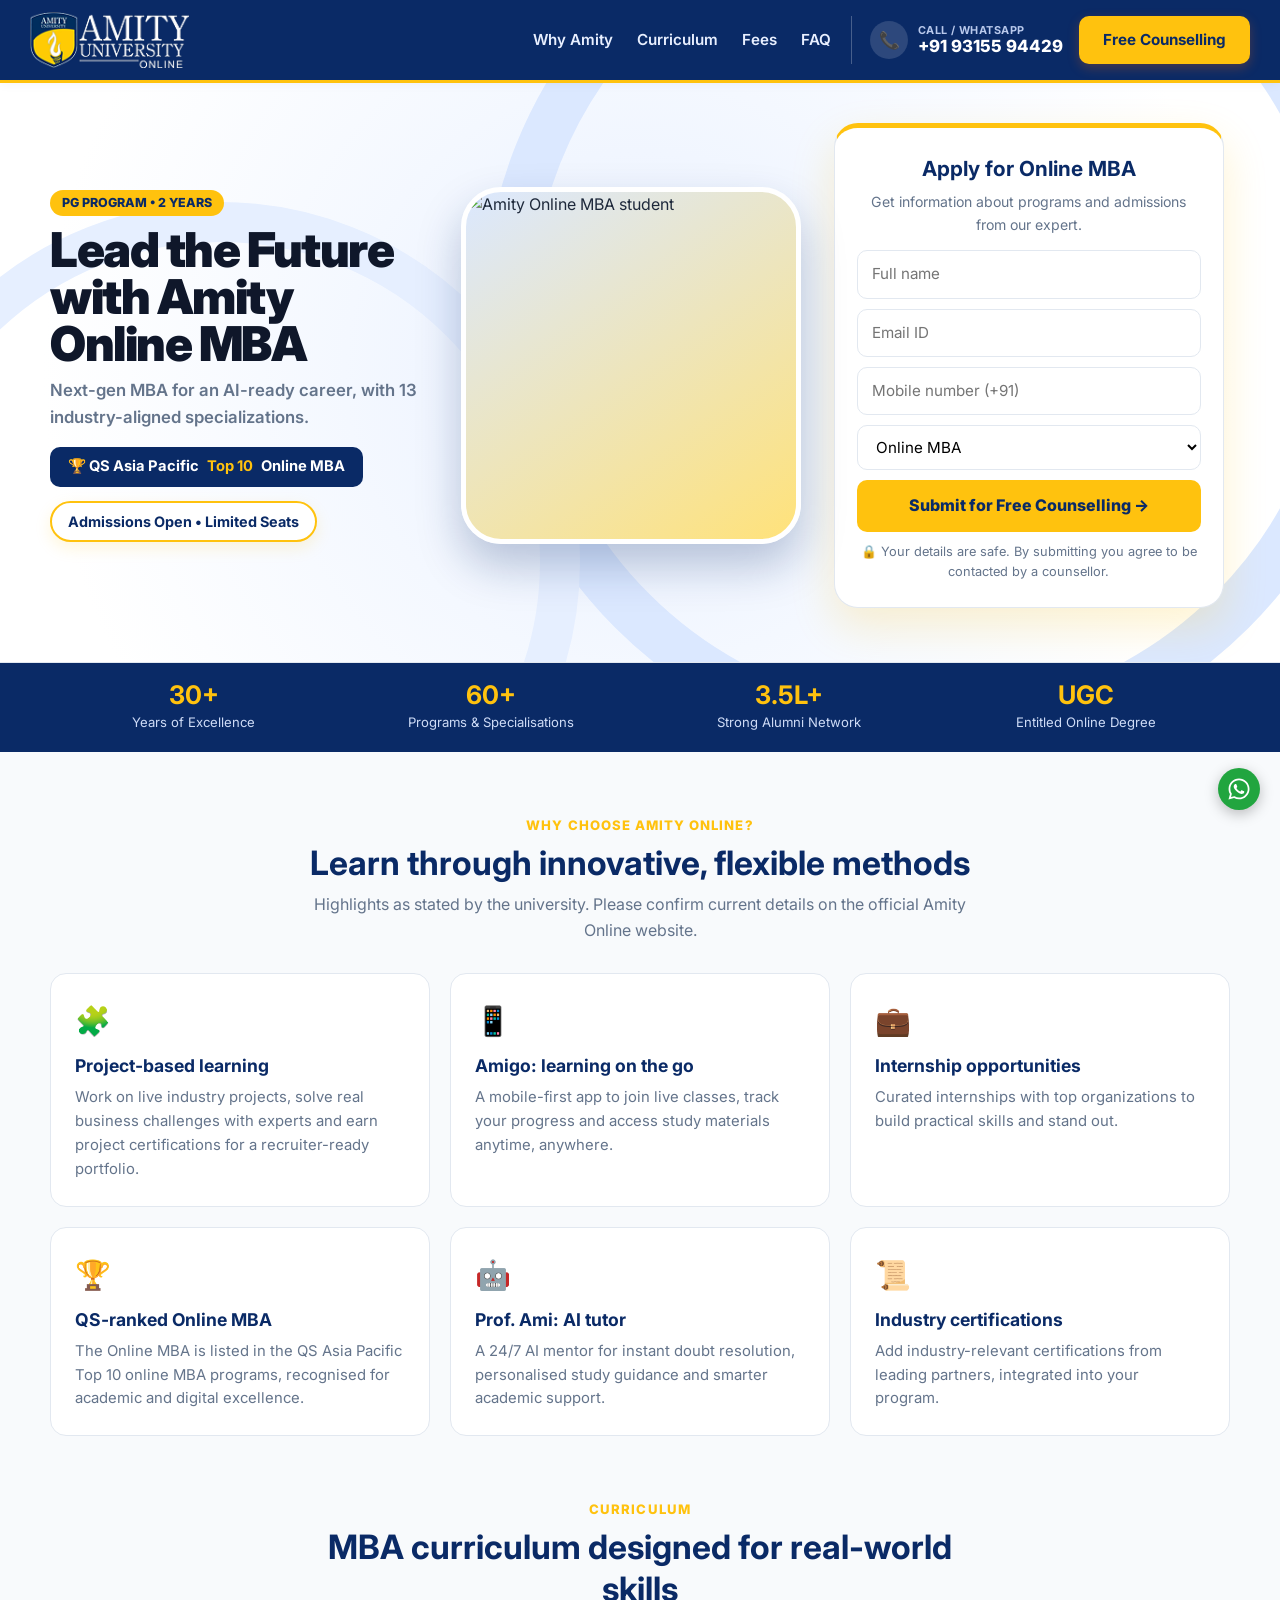
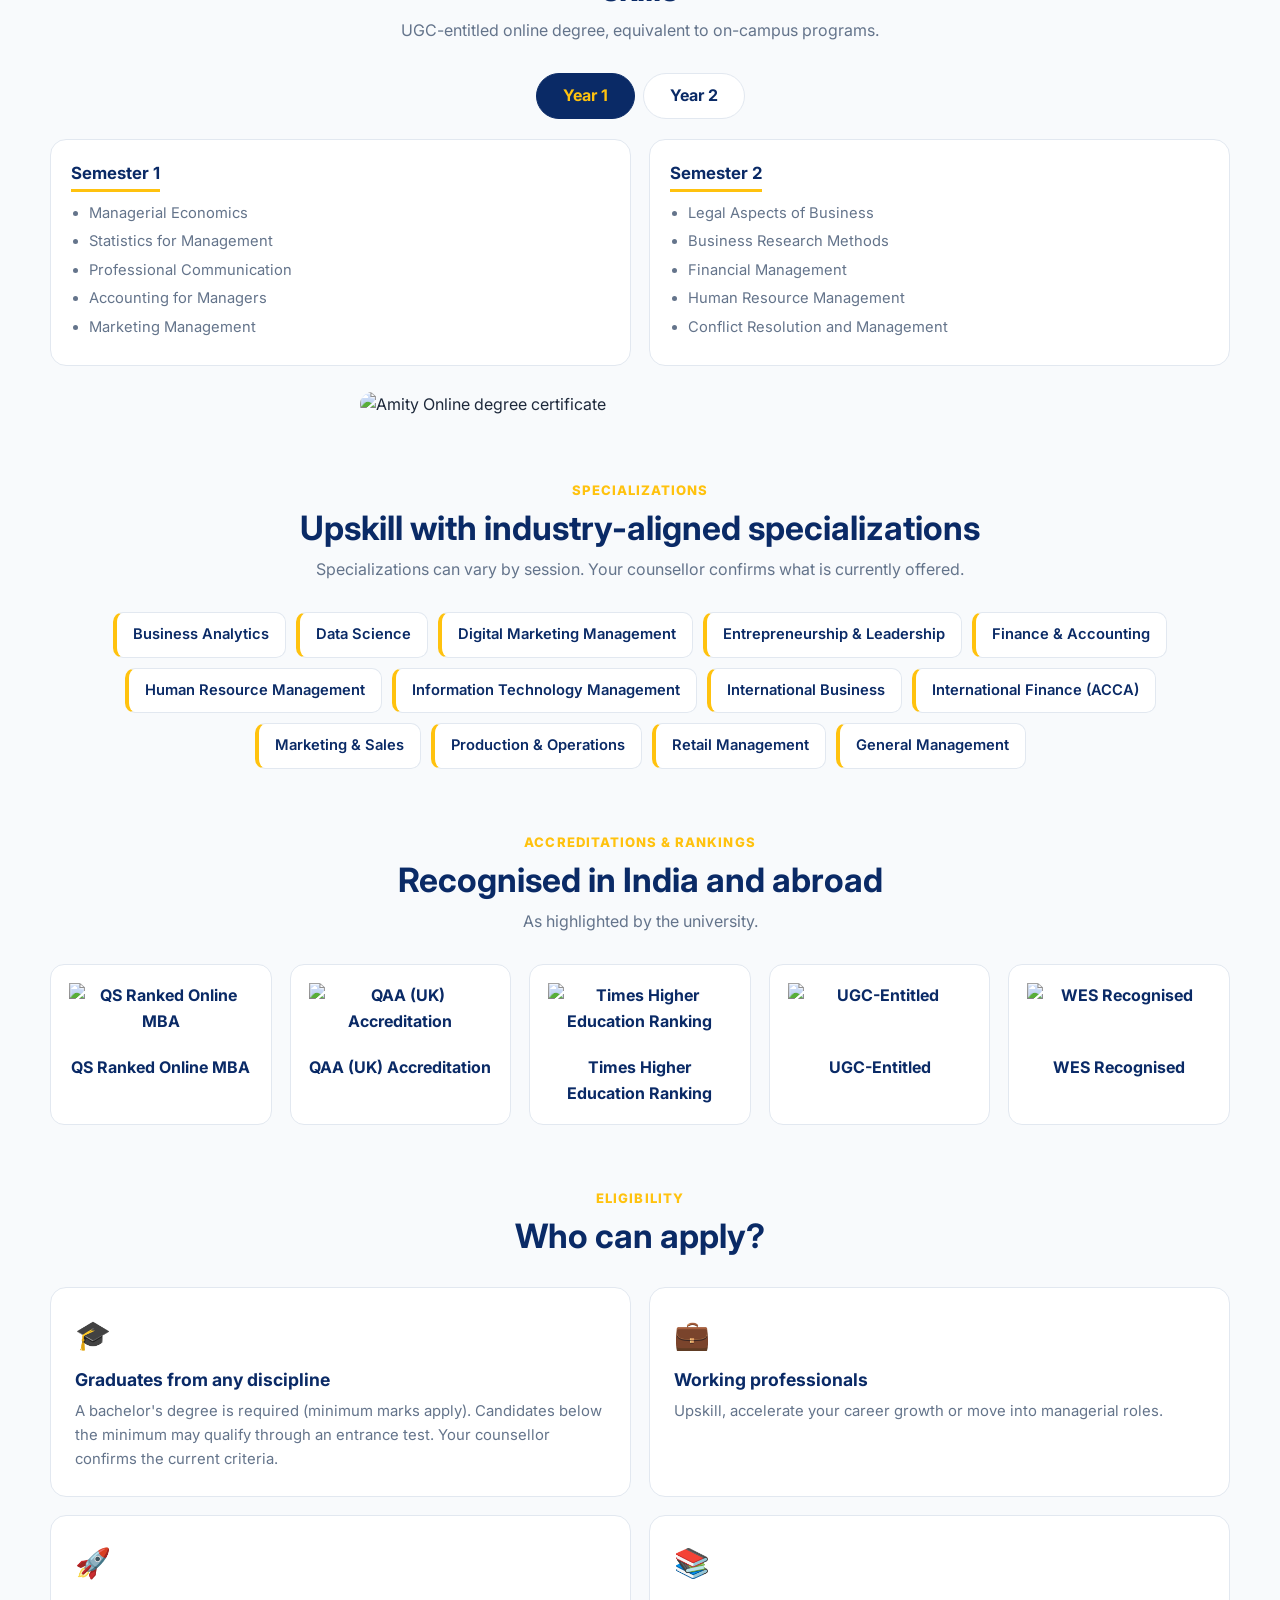
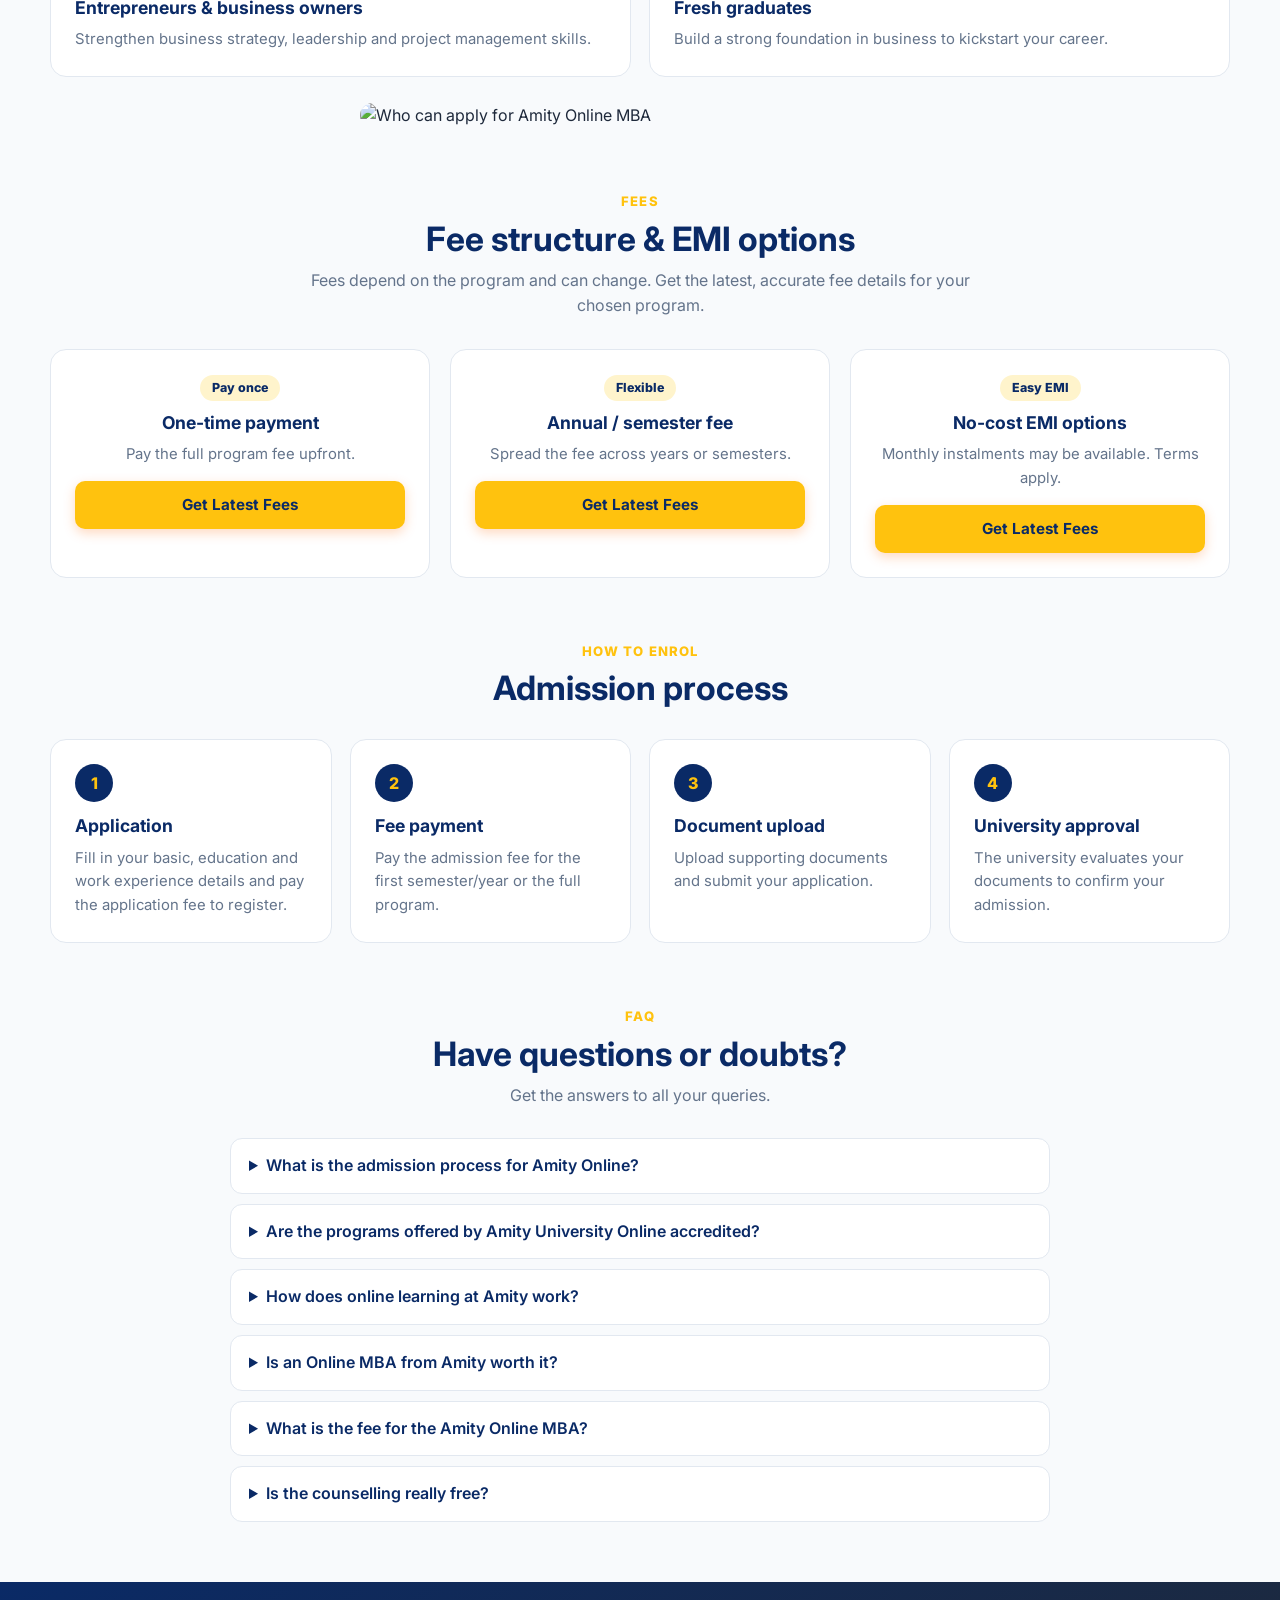
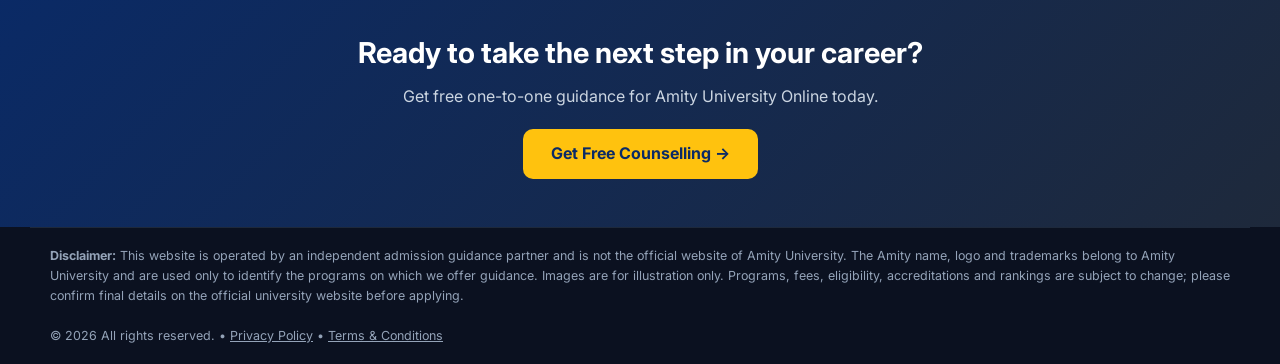
==== commit 42fe14c6: "Update index.html" ====
--- a/amity-university-online/index.html
+++ b/amity-university-online/index.html
@@ -221,7 +221,7 @@
 <header>
   <div class="w nav-row">
     <a class="brand-logo" href="/amity-university-online/" aria-label="Amity University Online">
-      <img class="lpu-logo-img lg" src="/amity-logo.png" alt="Amity University Online" width="170" height="60">Amity<b>University Online</b></span>'}">Amity<b>University Online</b></span>'">
+      <img class="lpu-logo-img lg" src="/amity-logo.png" alt="Amity University Online" width="170" height="60">
     </a>
     <nav aria-label="Main">
       <a href="#why">Why Amity</a>
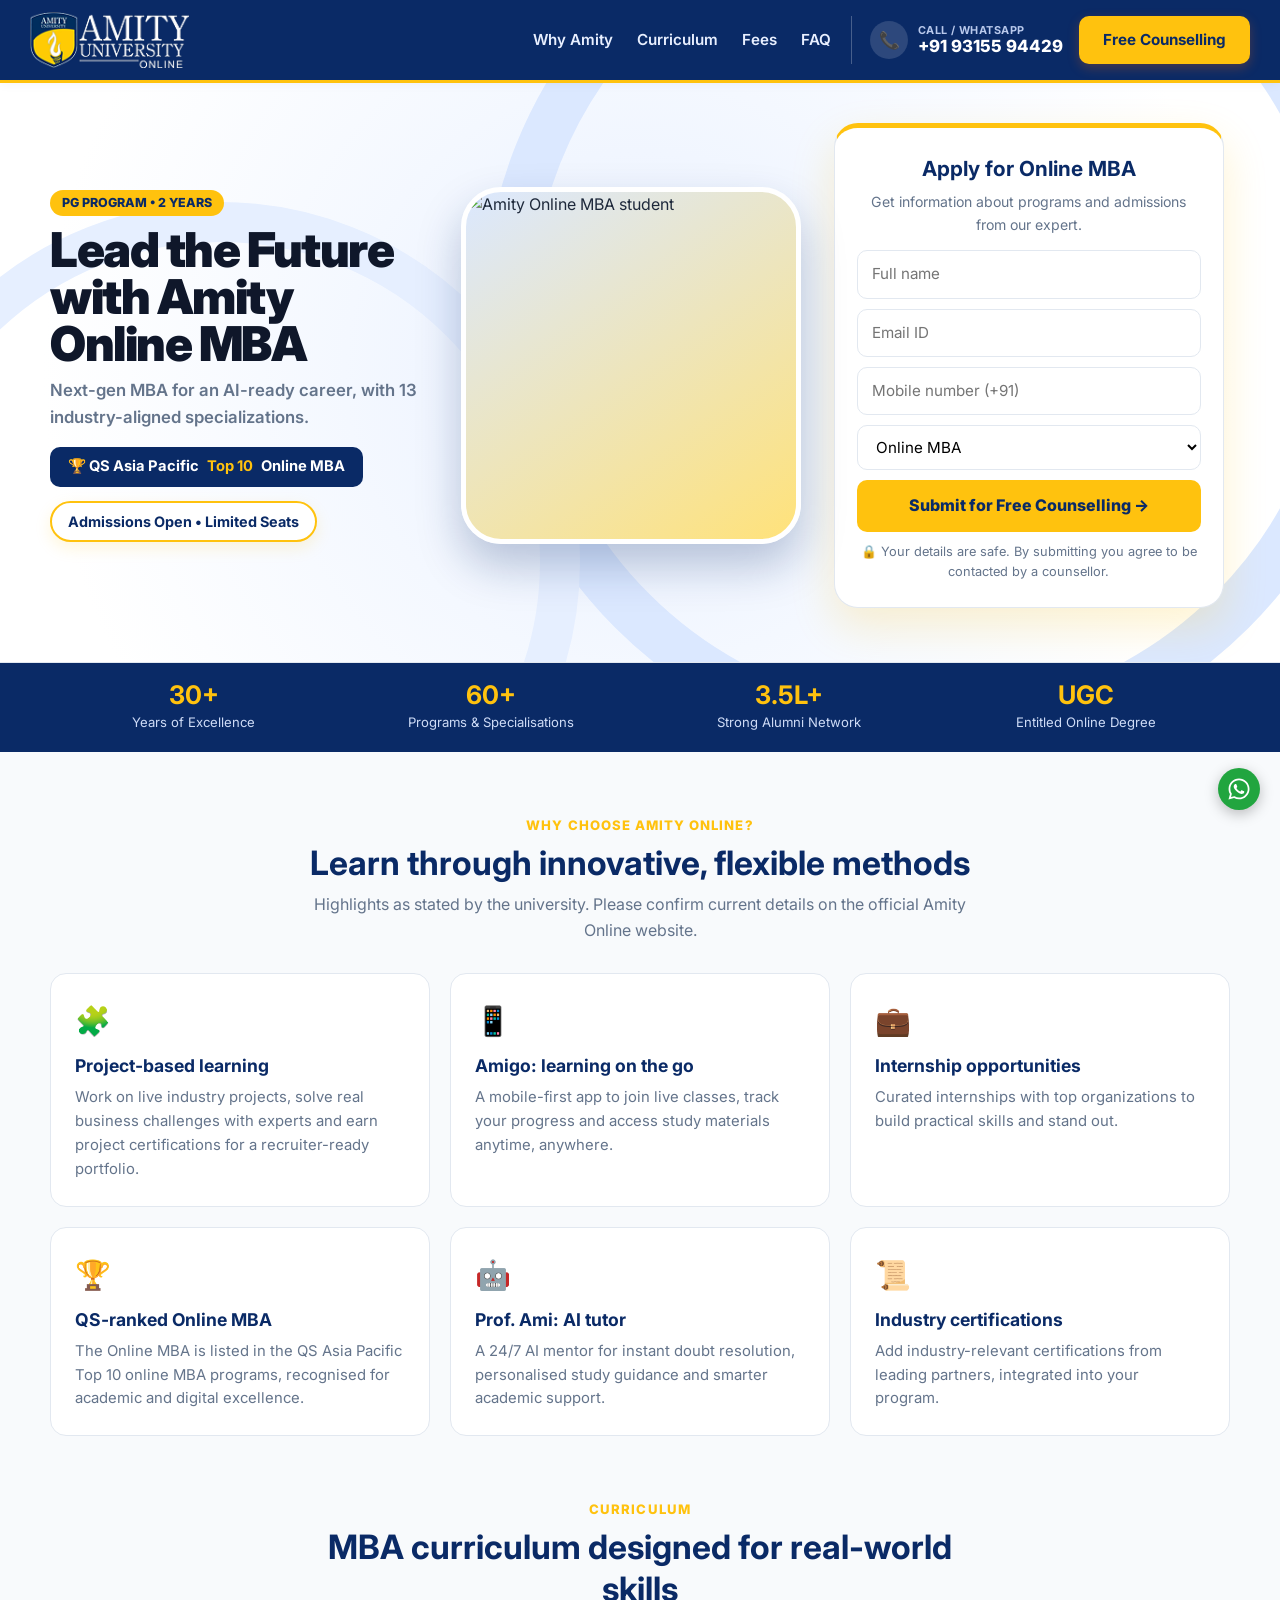
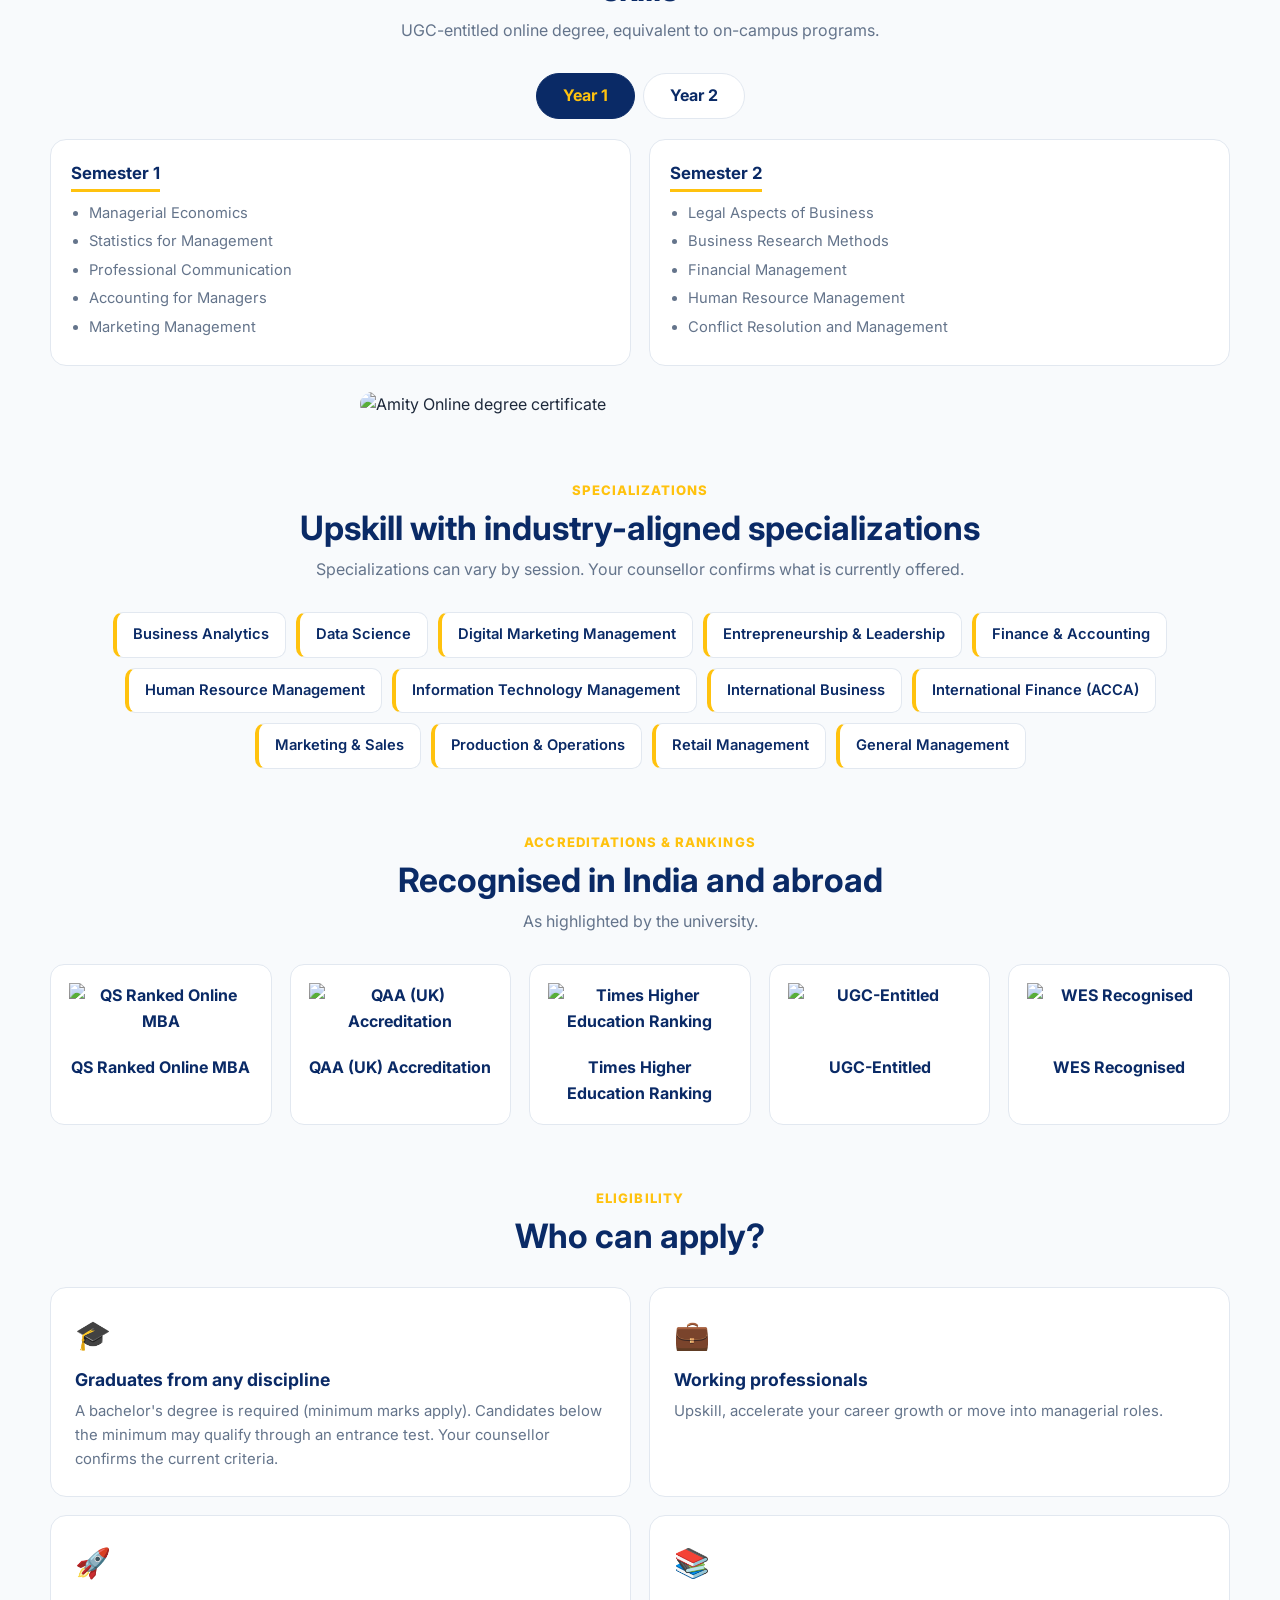
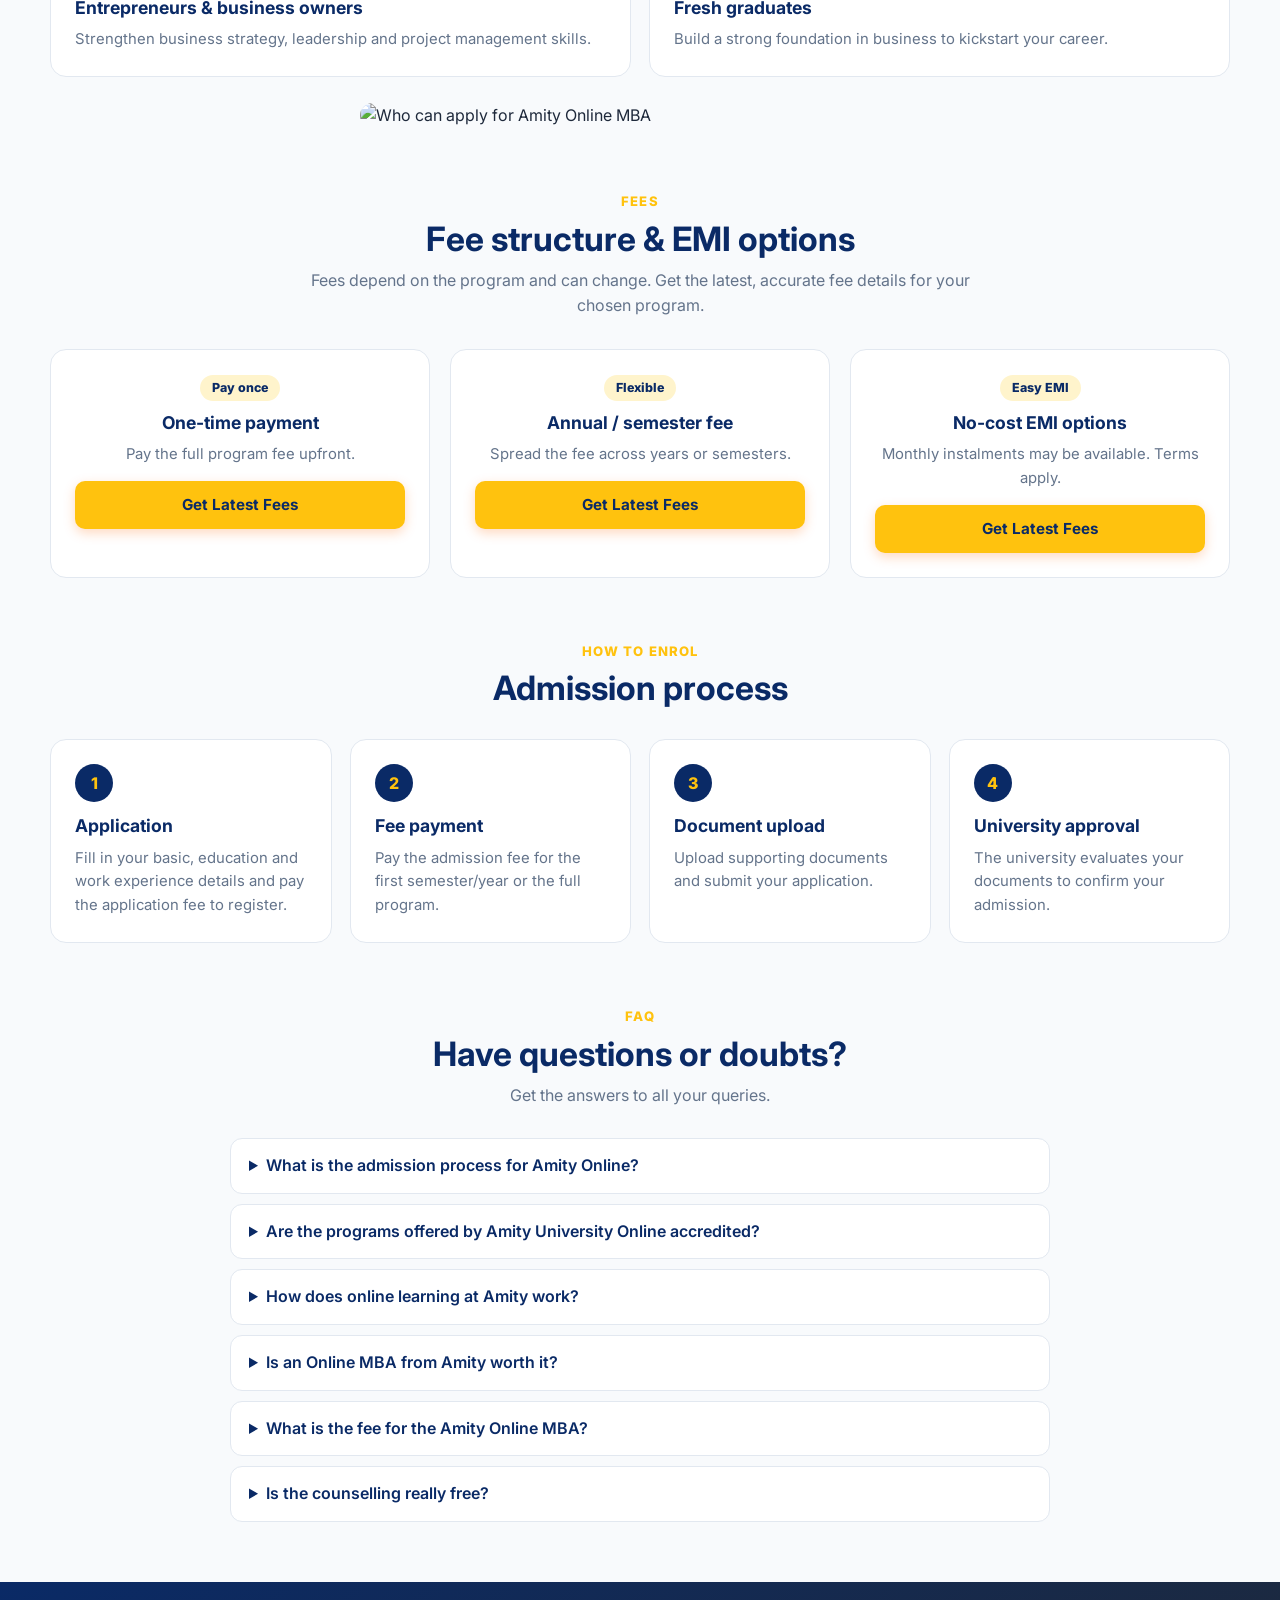
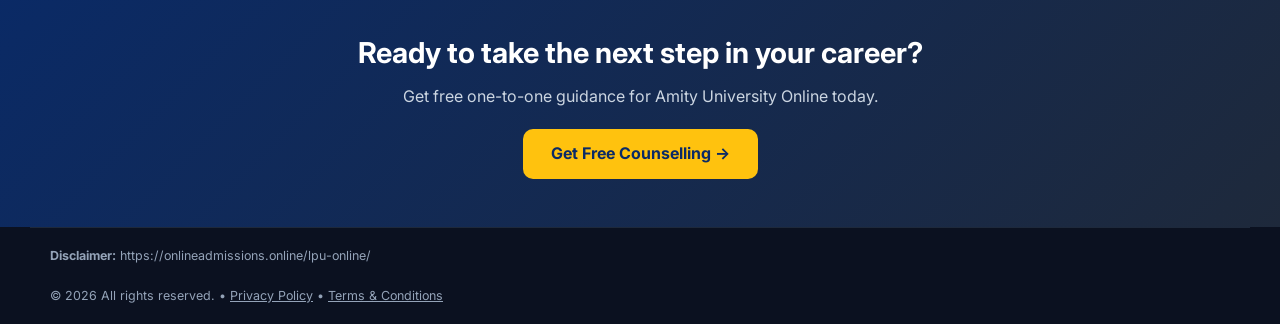
==== commit e142e3b2: "Update index.html" ====
--- a/amity-university-online/index.html
+++ b/amity-university-online/index.html
@@ -374,7 +374,7 @@
 </section>
 
 <footer>
-  <div class="disc"><b>Disclaimer:</b> This website is operated by an independent admission guidance partner and is not the official website of Amity University. The Amity name, logo and trademarks belong to Amity University and are used only to identify the programs on which we offer guidance. Images are for illustration only. Programs, fees, eligibility, accreditations and rankings are subject to change; please confirm final details on the official university website before applying.<br><br>© 2026 All rights reserved. • <a href="/privacy-policy.html" style="text-decoration:underline">Privacy Policy</a> • <a href="/terms.html" style="text-decoration:underline">Terms &amp; Conditions</a></div>
+  <div class="disc"><b>Disclaimer:</b> https://onlineadmissions.online/lpu-online/<br><br>© 2026 All rights reserved. • <a href="/privacy-policy.html" style="text-decoration:underline">Privacy Policy</a> • <a href="/terms.html" style="text-decoration:underline">Terms &amp; Conditions</a></div>
 </footer>
 
 <a href="#" class="whatsapp-float wa" aria-label="Chat on WhatsApp">
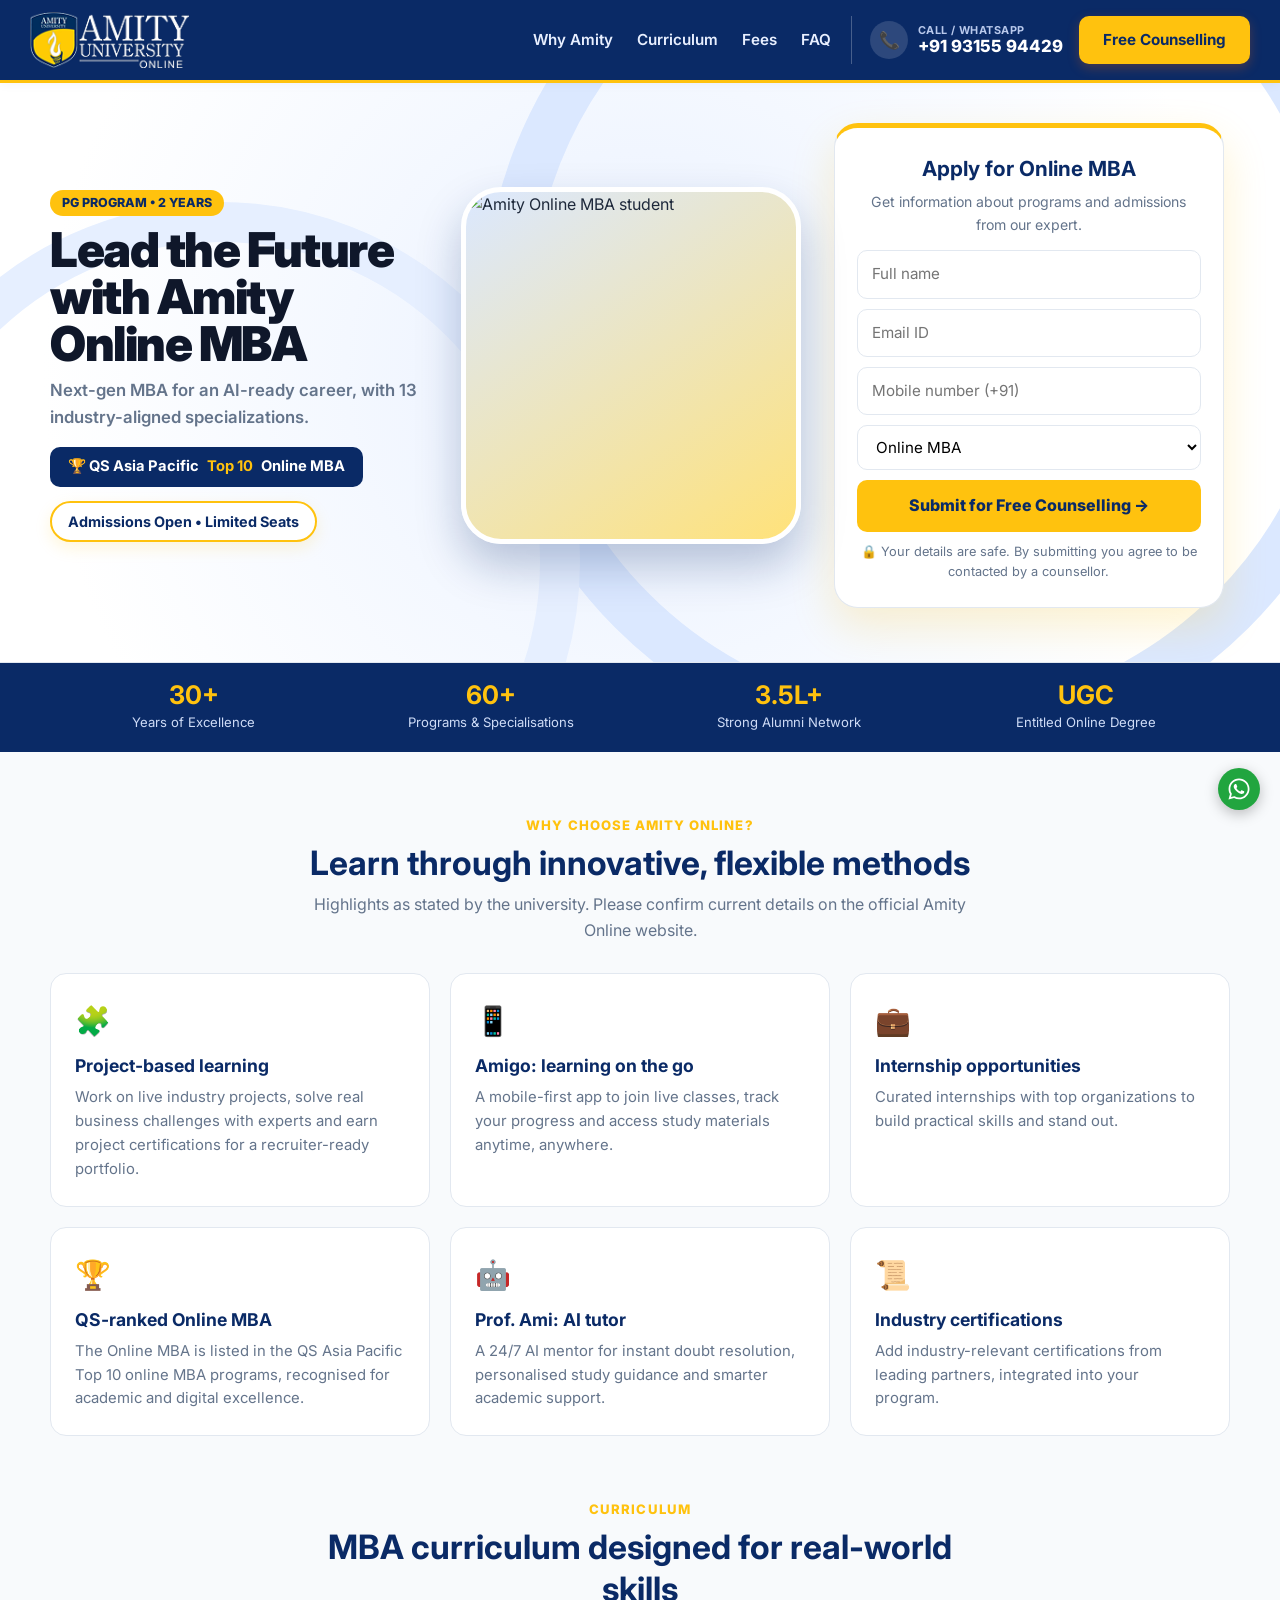
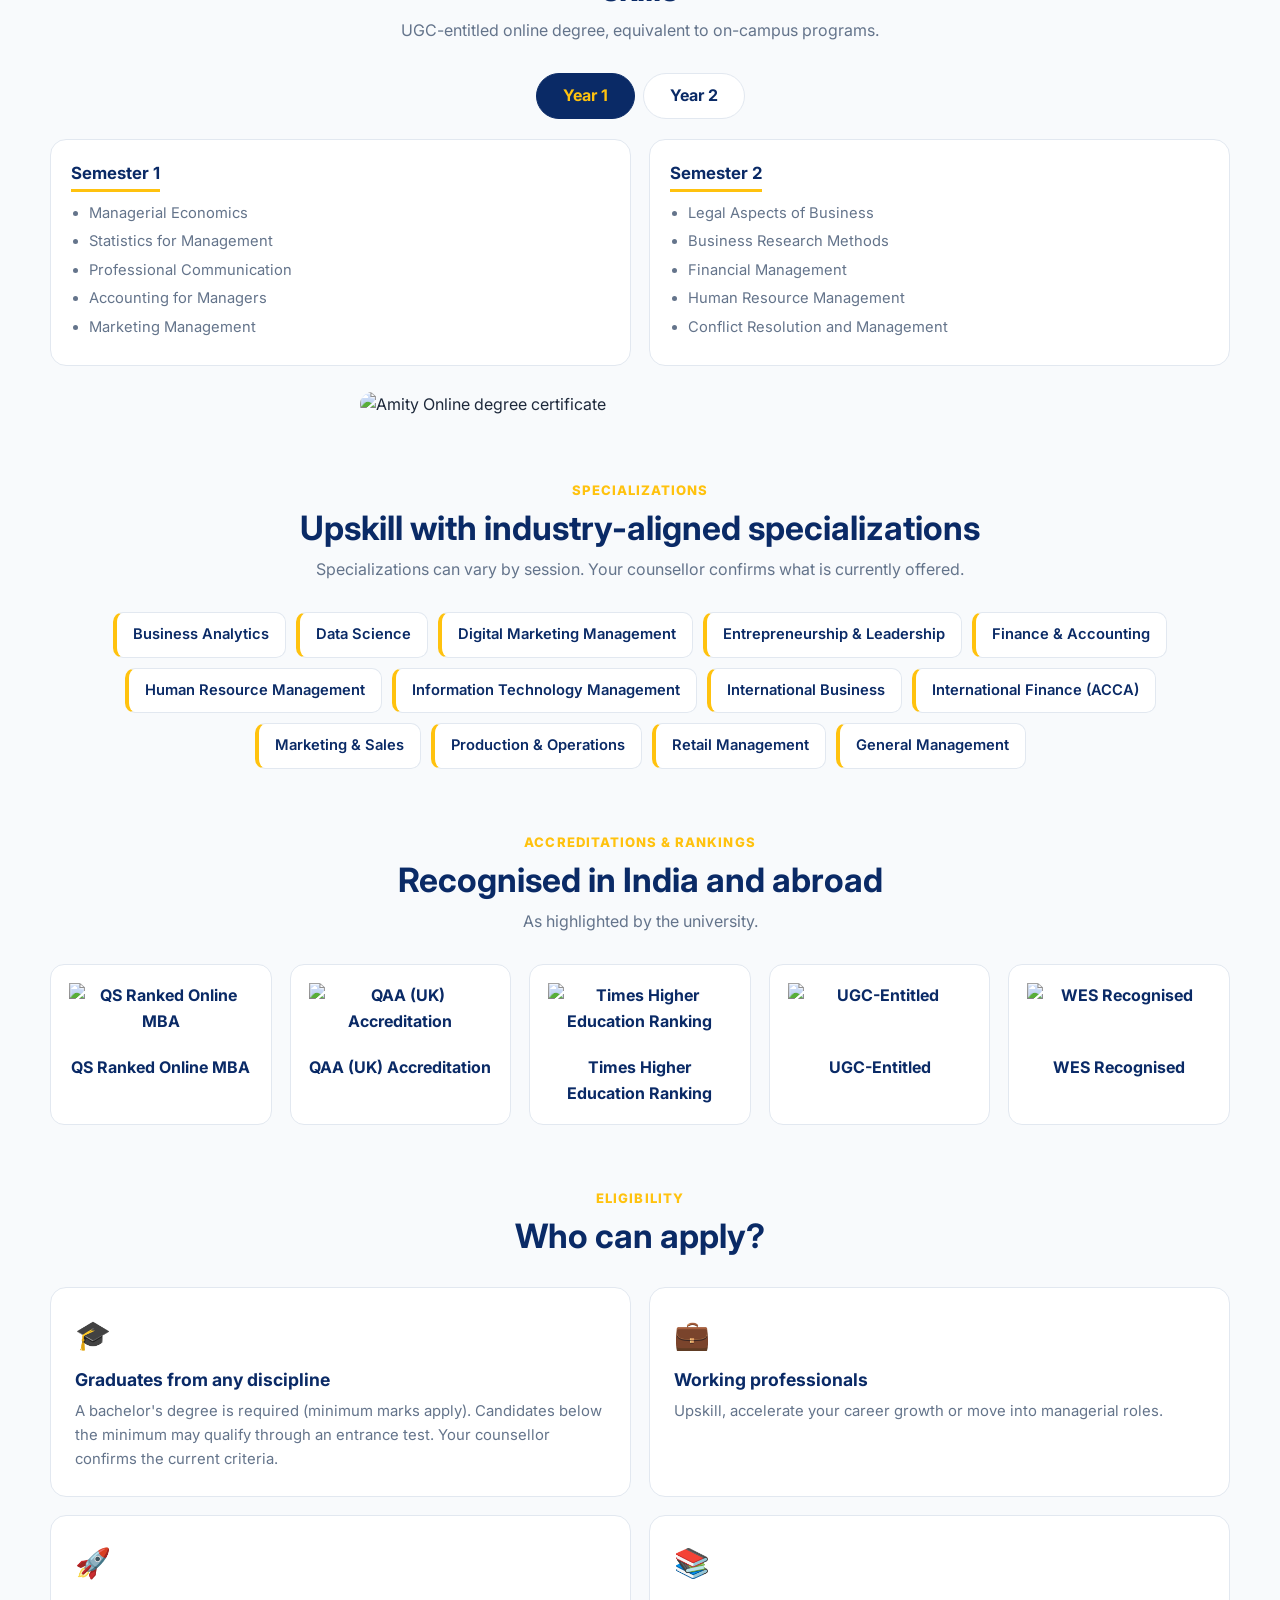
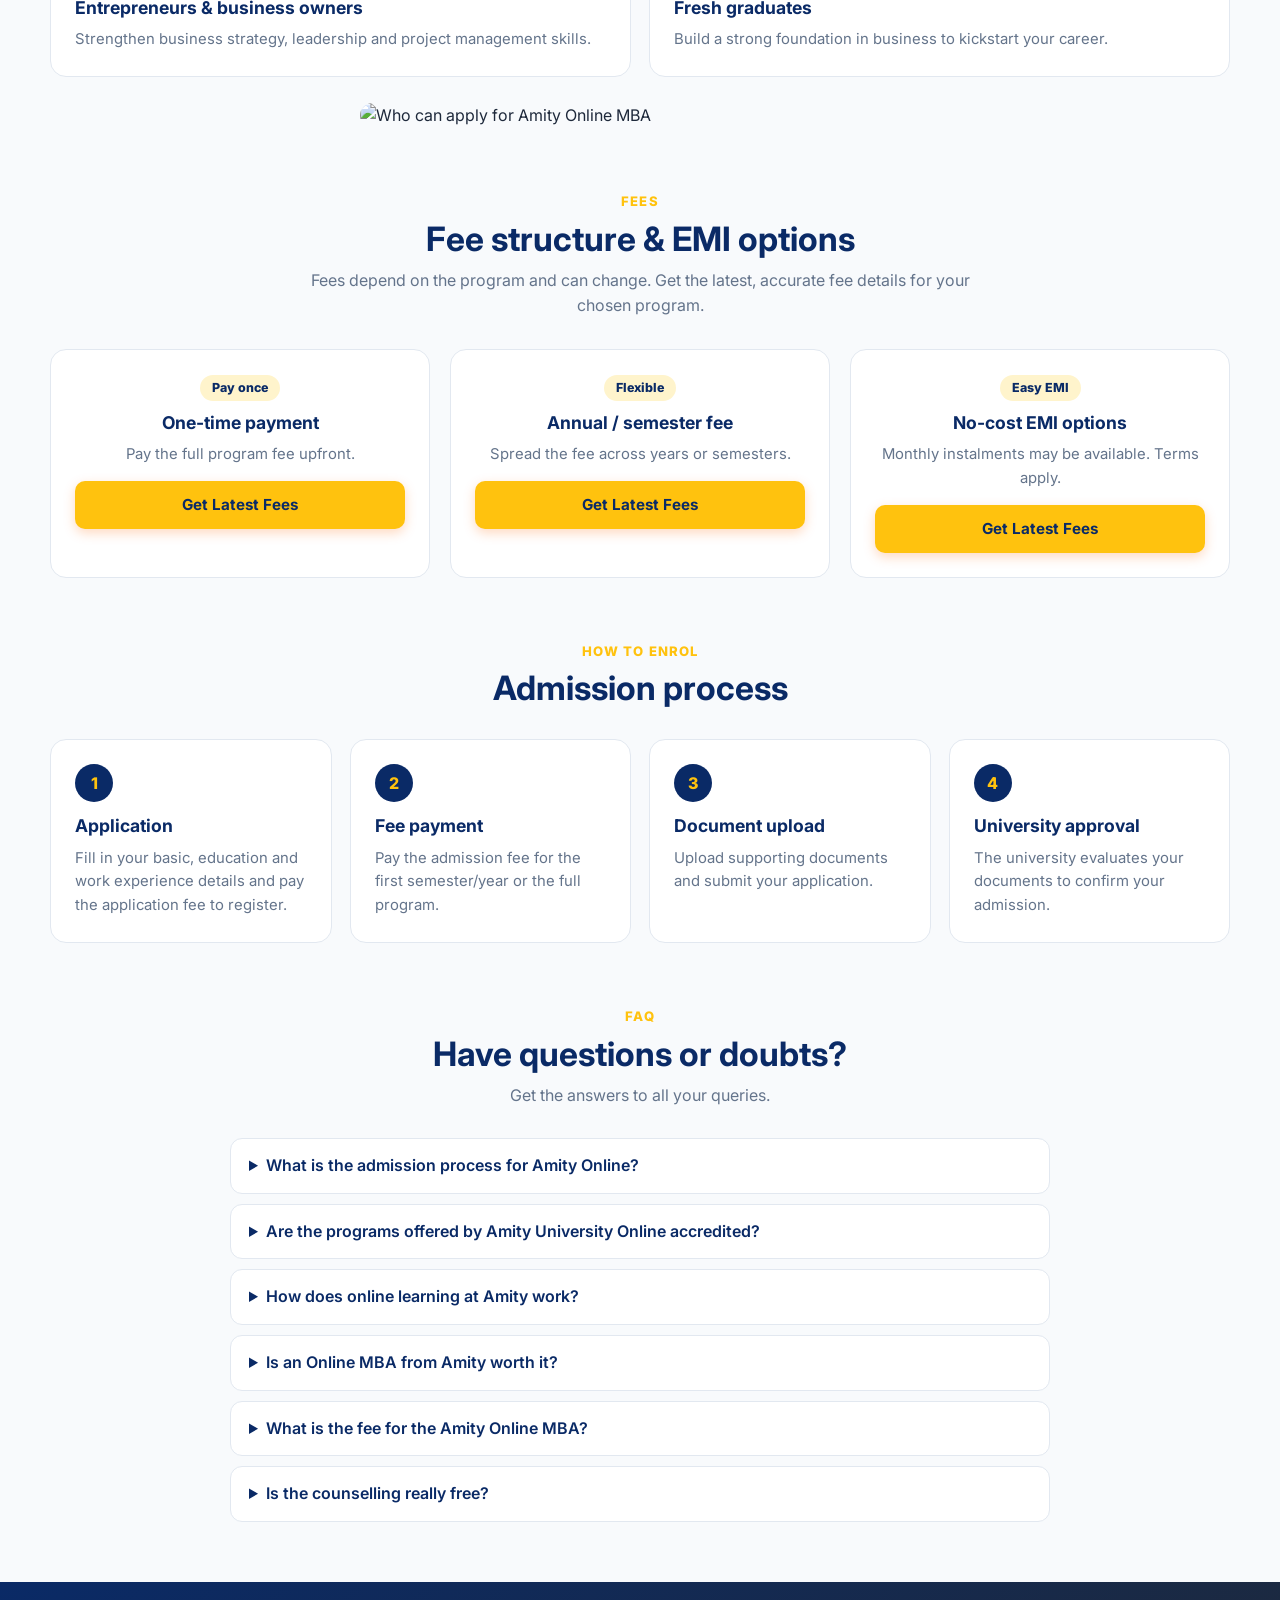
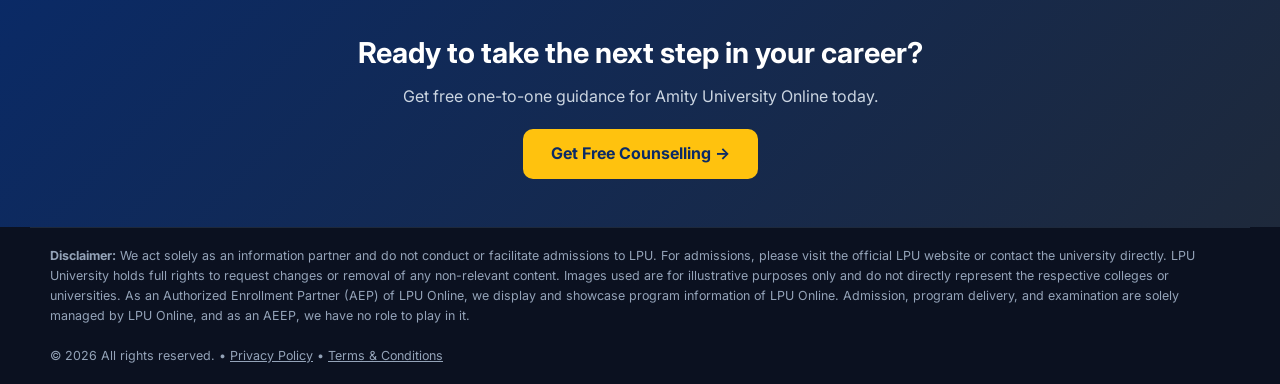
==== commit 26a75fdd: "Update index.html" ====
--- a/amity-university-online/index.html
+++ b/amity-university-online/index.html
@@ -374,7 +374,7 @@
 </section>
 
 <footer>
-  <div class="disc"><b>Disclaimer:</b> https://onlineadmissions.online/lpu-online/<br><br>© 2026 All rights reserved. • <a href="/privacy-policy.html" style="text-decoration:underline">Privacy Policy</a> • <a href="/terms.html" style="text-decoration:underline">Terms &amp; Conditions</a></div>
+  <div class="disc"><b>Disclaimer:</b> We act solely as an information partner and do not conduct or facilitate admissions to LPU. For admissions, please visit the official LPU website or contact the university directly. LPU University holds full rights to request changes or removal of any non-relevant content. Images used are for illustrative purposes only and do not directly represent the respective colleges or universities. As an Authorized Enrollment Partner (AEP) of LPU Online, we display and showcase program information of LPU Online. Admission, program delivery, and examination are solely managed by LPU Online, and as an AEEP, we have no role to play in it.<br><br>© 2026 All rights reserved. • <a href="/privacy-policy.html" style="text-decoration:underline">Privacy Policy</a> • <a href="/terms.html" style="text-decoration:underline">Terms &amp; Conditions</a></div>
 </footer>
 
 <a href="#" class="whatsapp-float wa" aria-label="Chat on WhatsApp">
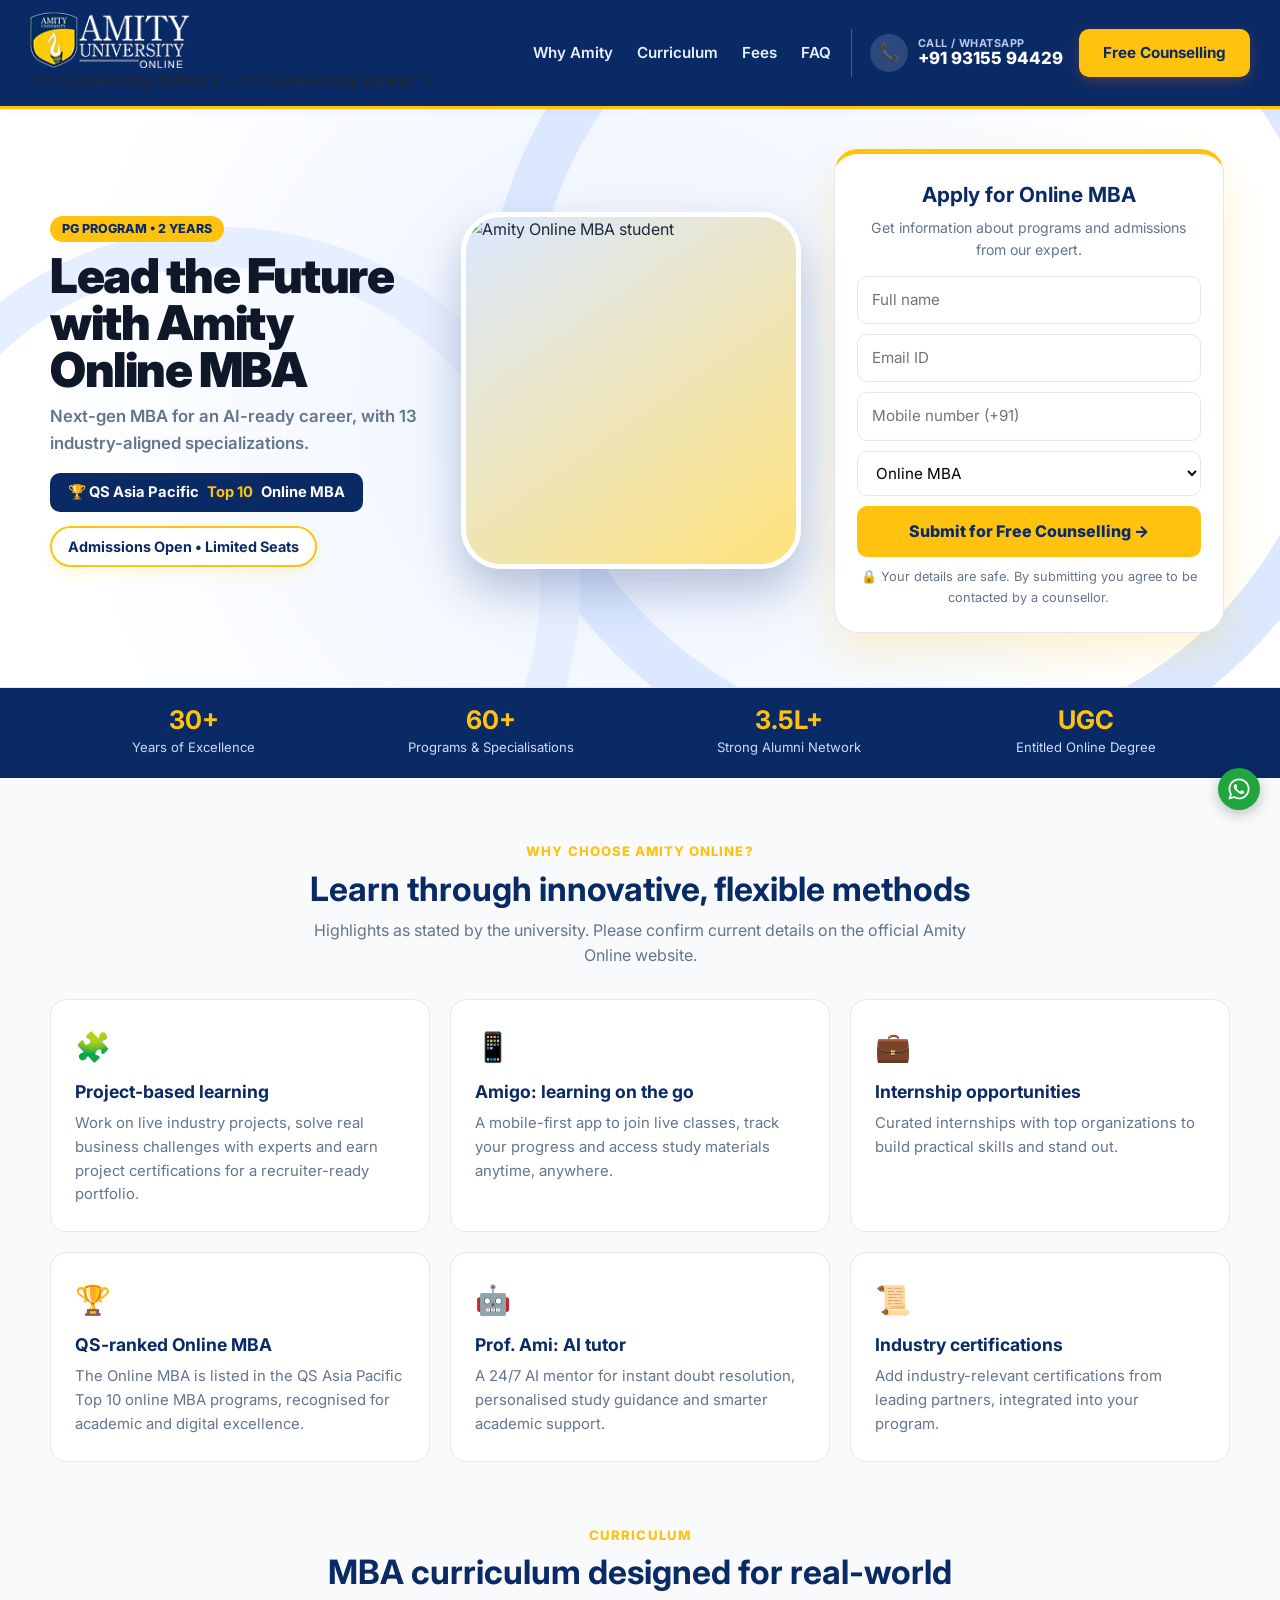
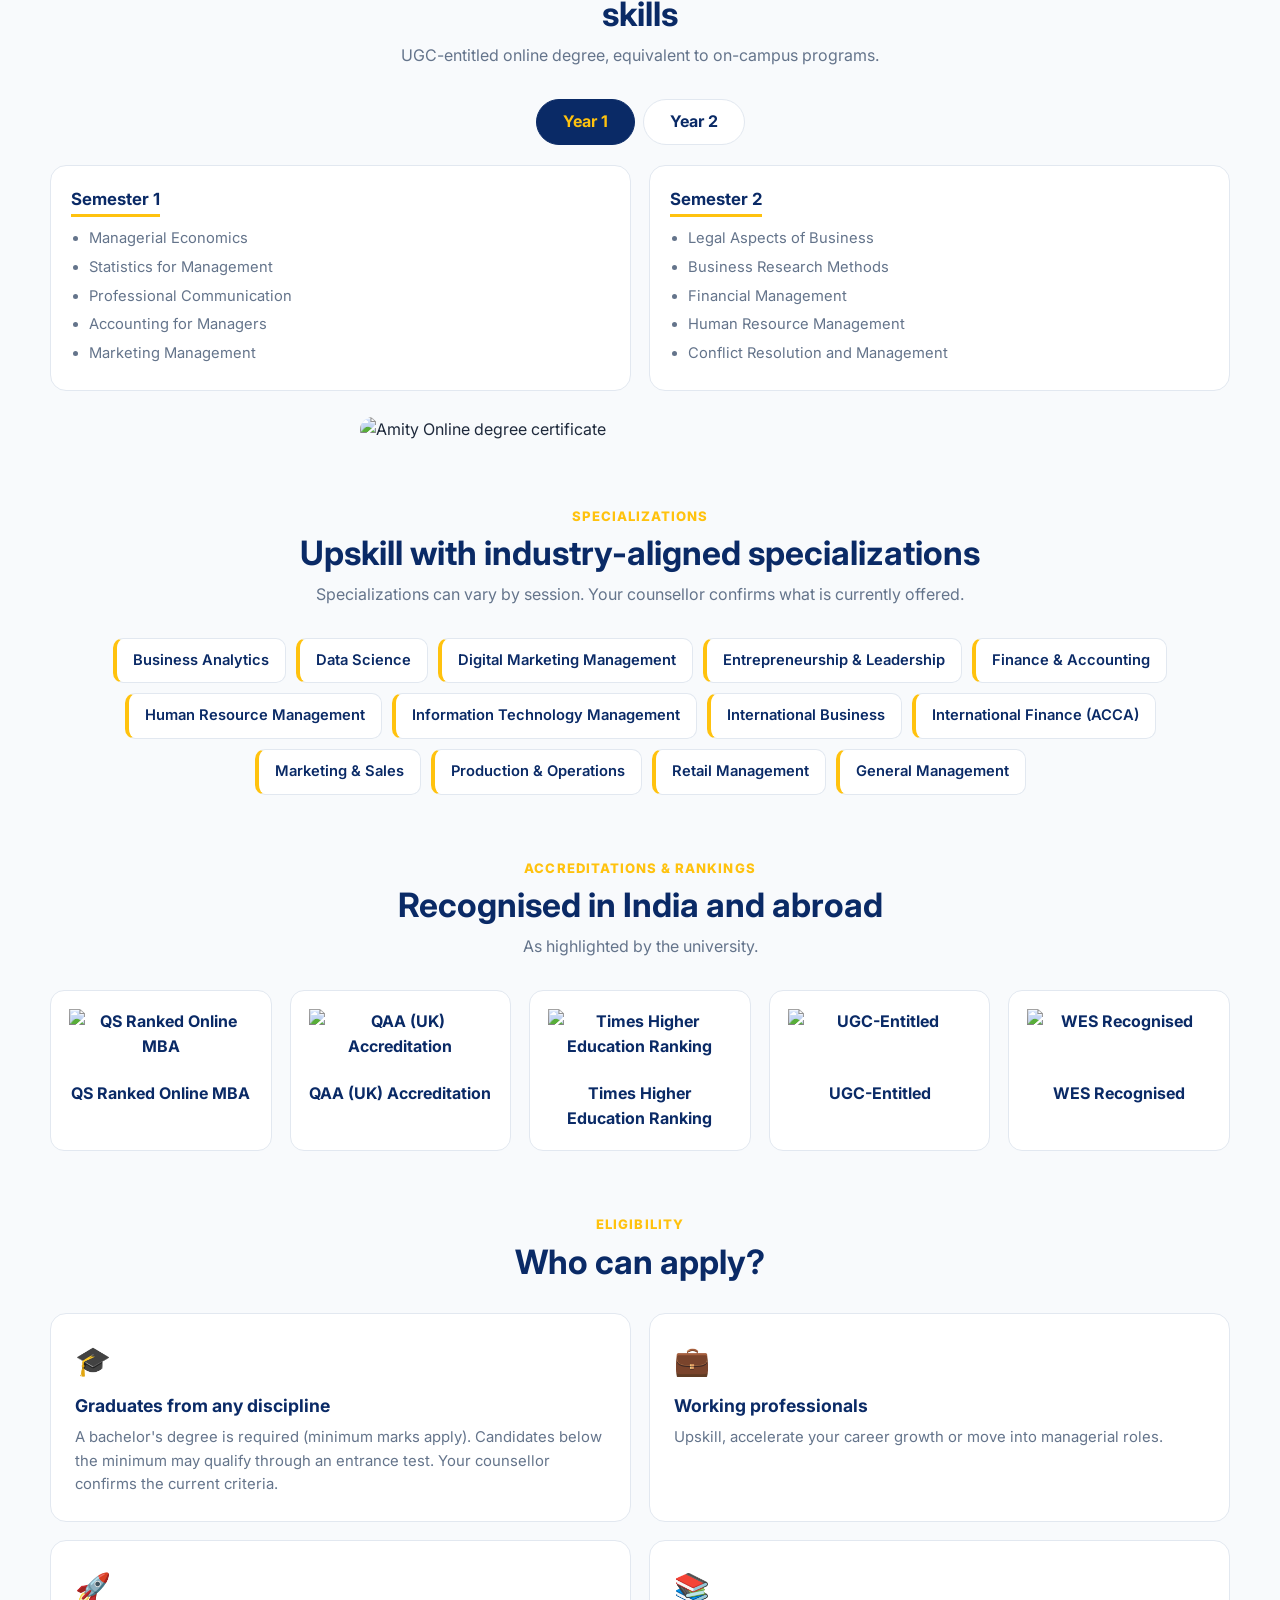
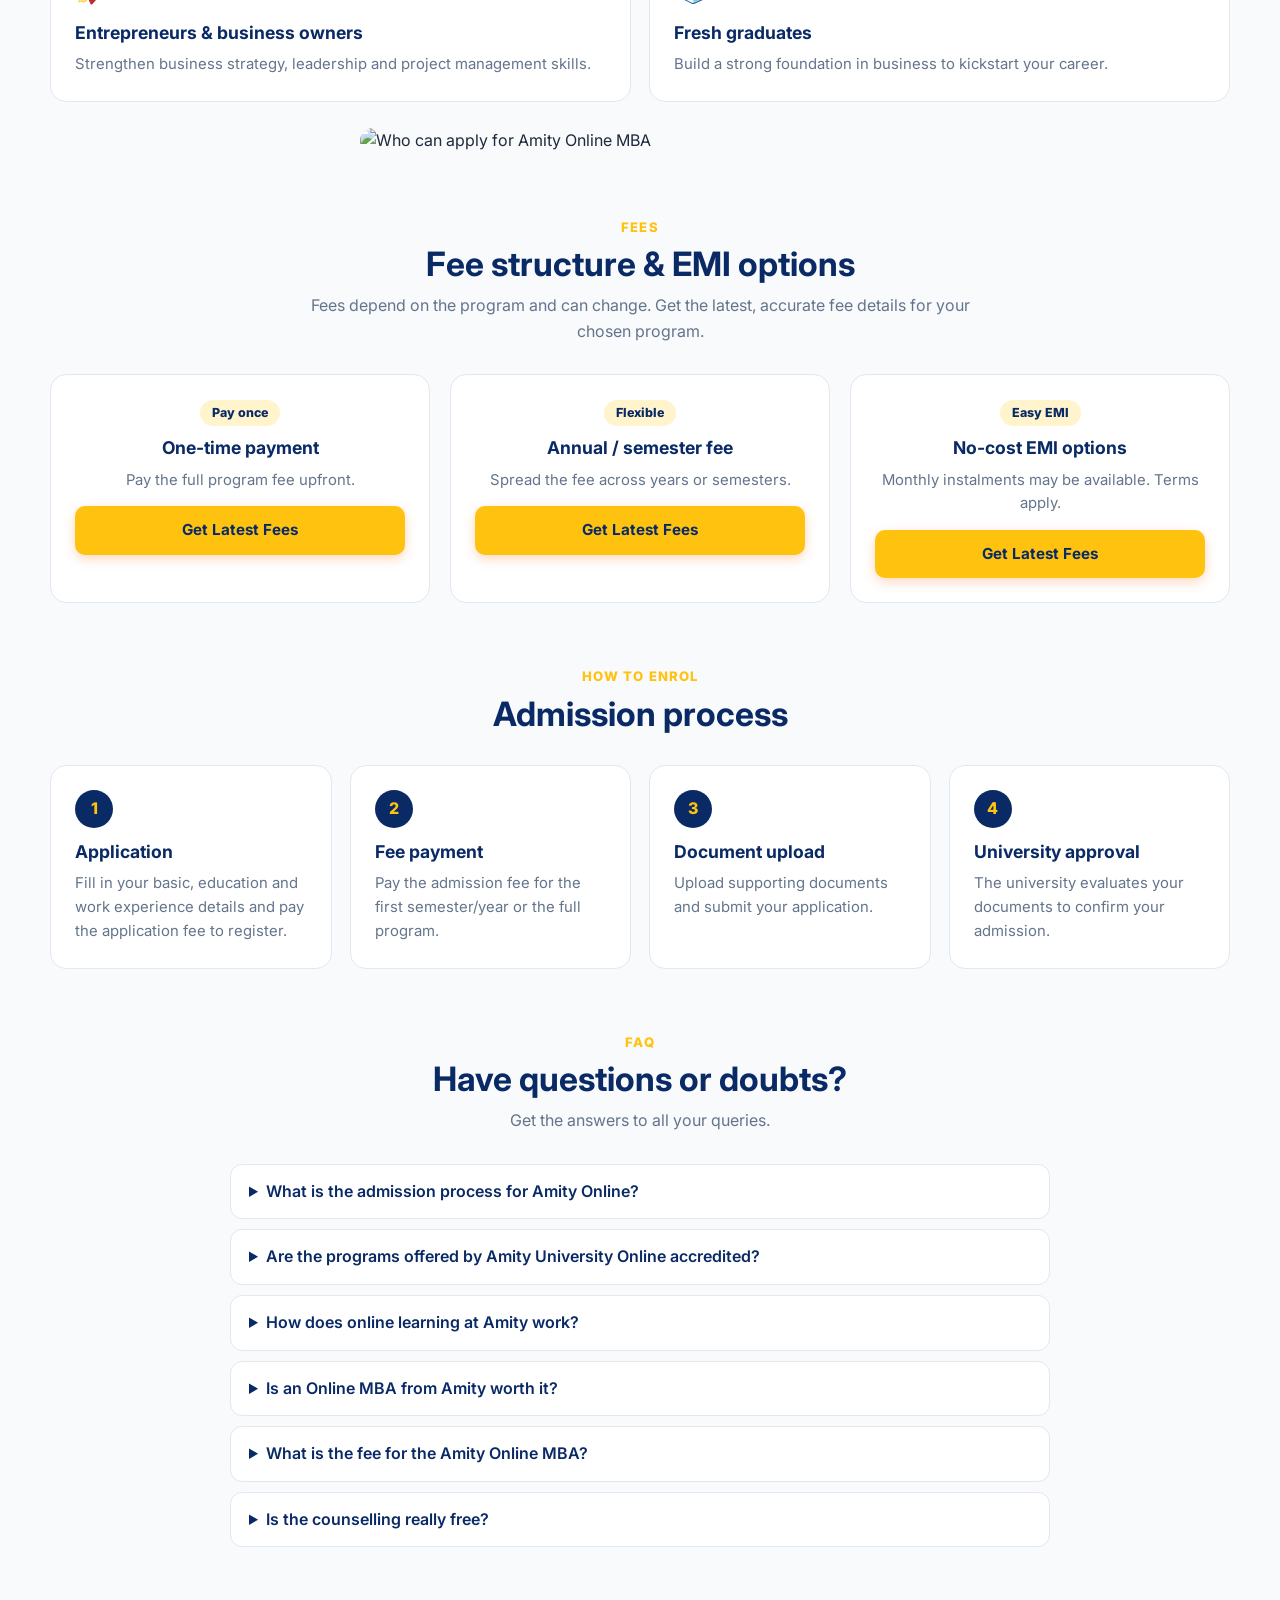
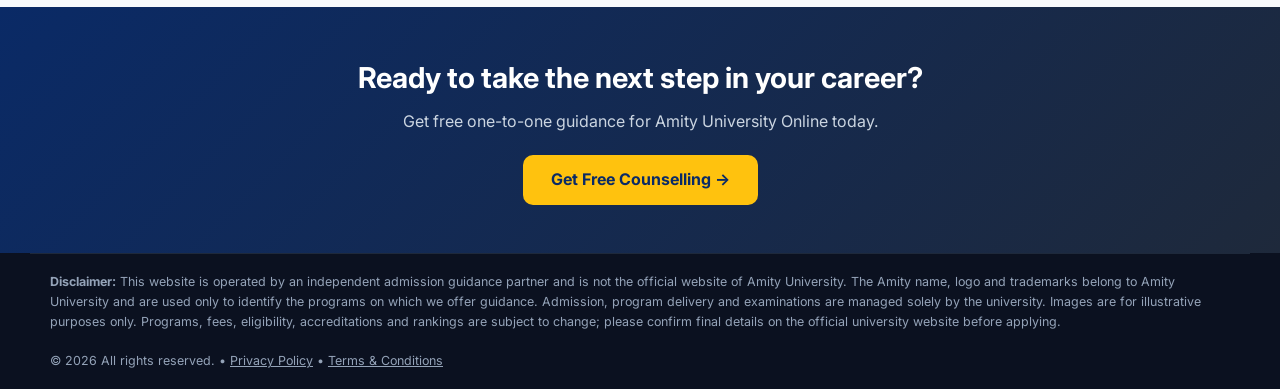
==== commit 8411ef3b: "Update index.html" ====
--- a/amity-university-online/index.html
+++ b/amity-university-online/index.html
@@ -214,6 +214,15 @@
 .note{max-width:820px;margin:18px auto 0;text-align:center;color:var(--mute);font-size:.85rem}
 .sem-wrap{display:none}.sem-wrap.on{display:grid;grid-template-columns:repeat(2,1fr);gap:18px}
 @media(max-width:700px){.sem-wrap.on{grid-template-columns:1fr}}
+.modal{position:fixed;inset:0;background:rgba(10,42,102,.65);display:grid;place-items:center;z-index:200;padding:16px;overflow-y:auto}
+.modal[hidden]{display:none}
+.modal-box{position:relative;background:#fff;border-radius:20px;width:100%;max-width:430px;padding:28px 24px 22px;border-top:6px solid #ffc20e;box-shadow:0 30px 70px rgba(0,0,0,.4);animation:pop .25s ease}
+@keyframes pop{from{transform:translateY(14px) scale(.97);opacity:0}to{transform:none;opacity:1}}
+.modal-box h2{margin:0 0 6px;font-size:1.35rem;color:#0a2a66;padding-right:28px}
+.modal-box p{margin:0 0 16px;color:var(--mute);font-size:.9rem}
+.modal-x{position:absolute;top:10px;right:12px;width:36px;height:36px;border:0;border-radius:50%;background:#f1f5f9;font-size:1.5rem;line-height:1;cursor:pointer;color:#334155}
+.modal-x:hover{background:#e2e8f0}
+@media(prefers-reduced-motion:reduce){.modal-box{animation:none}}
 </style>
 </head>
 <body>
@@ -221,7 +230,7 @@
 <header>
   <div class="w nav-row">
     <a class="brand-logo" href="/amity-university-online/" aria-label="Amity University Online">
-      <img class="lpu-logo-img lg" src="/amity-logo.png" alt="Amity University Online" width="170" height="60">
+      <img class="lpu-logo-img lg" src="/amity-logo.png" alt="Amity University Online" width="170" height="60">Amity<b>University Online</b></span>'}">Amity<b>University Online</b></span>'">
     </a>
     <nav aria-label="Main">
       <a href="#why">Why Amity</a>
@@ -374,8 +383,27 @@
 </section>
 
 <footer>
-  <div class="disc"><b>Disclaimer:</b> We act solely as an information partner and do not conduct or facilitate admissions to LPU. For admissions, please visit the official LPU website or contact the university directly. LPU University holds full rights to request changes or removal of any non-relevant content. Images used are for illustrative purposes only and do not directly represent the respective colleges or universities. As an Authorized Enrollment Partner (AEP) of LPU Online, we display and showcase program information of LPU Online. Admission, program delivery, and examination are solely managed by LPU Online, and as an AEEP, we have no role to play in it.<br><br>© 2026 All rights reserved. • <a href="/privacy-policy.html" style="text-decoration:underline">Privacy Policy</a> • <a href="/terms.html" style="text-decoration:underline">Terms &amp; Conditions</a></div>
+  <div class="disc"><b>Disclaimer:</b> This website is operated by an independent admission guidance partner and is not the official website of Amity University. The Amity name, logo and trademarks belong to Amity University and are used only to identify the programs on which we offer guidance. Admission, program delivery and examinations are managed solely by the university. Images are for illustrative purposes only. Programs, fees, eligibility, accreditations and rankings are subject to change; please confirm final details on the official university website before applying.<br><br>© 2026 All rights reserved. • <a href="/privacy-policy.html" style="text-decoration:underline">Privacy Policy</a> • <a href="/terms.html" style="text-decoration:underline">Terms &amp; Conditions</a></div>
 </footer>
+
+<div class="modal" id="modal" role="dialog" aria-modal="true" aria-labelledby="mt" hidden>
+  <div class="modal-box">
+    <button type="button" class="modal-x" id="mx" aria-label="Close">×</button>
+    <h2 id="mt">Get Free Admission Guidance</h2>
+    <p>Talk to an Amity University Online admission expert. 100% free.</p>
+    <form id="pf">
+      <input name="name" placeholder="Full name" required autocomplete="name">
+      <input name="mobile" type="tel" placeholder="Mobile number (+91)" required autocomplete="tel" pattern="[0-9+ ]{10,15}">
+      <input name="email" type="email" placeholder="Email ID" autocomplete="email">
+      <select name="program" required aria-label="Select course">
+        <option value="">Select course</option>
+        <option selected>Online MBA</option><option>Online MCA</option><option>Online BBA</option><option>Online BCA</option><option>Other</option>
+      </select>
+      <button class="btn-submit" type="submit">Submit for Free Counselling →</button>
+      <div class="safe">🔒 Your details are safe. A counsellor will contact you.</div>
+    </form>
+  </div>
+</div>
 
 <a href="#" class="whatsapp-float wa" aria-label="Chat on WhatsApp">
   <svg viewBox="0 0 448 512" aria-hidden="true"><path d="M380.9 97.1C339 55.1 283.2 32 223.9 32c-122.4 0-222 99.6-222 222 0 39.1 10.2 77.3 29.6 111L0 480l117.7-30.9c32.4 17.7 68.9 27 106.1 27h.1c122.3 0 224.1-99.6 224.1-222 0-59.3-25.2-115-67.1-157zm-157 341.6c-33.2 0-65.7-8.9-94-25.7l-6.7-4-69.8 18.3L72 359.2l-4.4-7c-18.5-29.4-28.2-63.3-28.2-98.2 0-101.7 82.8-184.5 184.6-184.5 49.3 0 95.6 19.2 130.4 54.1 34.8 34.9 56.2 81.2 56.1 130.5 0 101.8-84.9 184.6-186.6 184.6zm101.2-138.2c-5.5-2.8-32.8-16.2-37.9-18-5.1-1.9-8.8-2.8-12.5 2.8-3.7 5.6-14.3 18-17.6 21.8-3.2 3.7-6.5 4.2-12 1.4-32.6-16.3-54-29.1-75.5-66-5.7-9.8 5.7-9.1 16.3-30.3 1.8-3.7.9-6.9-.5-9.7-1.4-2.8-12.5-30.1-17.1-41.2-4.5-10.8-9.1-9.3-12.5-9.5-3.2-.2-6.9-.2-10.6-.2-3.7 0-9.7 1.4-14.8 6.9-5.1 5.6-19.4 19-19.4 46.3 0 27.3 19.9 53.7 22.6 57.4 2.8 3.7 39.1 59.7 94.8 83.8 35.2 15.2 49 16.5 66.6 13.9 10.7-1.6 32.8-13.4 37.4-26.4 4.6-13 4.6-24.1 3.2-26.4-1.3-2.5-5-3.9-10.5-6.6z"/></svg>
@@ -394,6 +422,36 @@
   this.querySelectorAll("button").forEach(function(x){x.classList.toggle("on",x===b)});
   document.querySelectorAll(".sem-wrap").forEach(function(x){x.classList.toggle("on",x.id===b.dataset.y)});
 });
+/* POPUP: opens once, 10 seconds after the page loads */
+(function(){
+  var m=document.getElementById("modal"),pf=document.getElementById("pf"),last=null,KEY="amityPopupSeen";
+  function seen(){try{return sessionStorage.getItem(KEY)}catch(e){return null}}
+  function mark(){try{sessionStorage.setItem(KEY,"1")}catch(e){}}
+  function open(){
+    if(!m.hidden)return;
+    last=document.activeElement;
+    m.hidden=false;document.body.style.overflow="hidden";
+    setTimeout(function(){pf.name.focus()},50);
+  }
+  function close(){m.hidden=true;document.body.style.overflow="";mark();if(last&&last.focus)last.focus()}
+  setTimeout(function(){if(!seen())open()},10000);
+  document.getElementById("mx").addEventListener("click",close);
+  m.addEventListener("click",function(e){if(e.target===m)close()});
+  document.addEventListener("keydown",function(e){
+    if(m.hidden)return;
+    if(e.key==="Escape")close();
+    if(e.key==="Tab"){
+      var f=m.querySelectorAll("button,input,select"),a=f[0],z=f[f.length-1];
+      if(e.shiftKey&&document.activeElement===a){e.preventDefault();z.focus()}
+      else if(!e.shiftKey&&document.activeElement===z){e.preventDefault();a.focus()}
+    }
+  });
+  pf.addEventListener("submit",function(e){
+    e.preventDefault();var d=new FormData(pf);
+    var t="Hi, I'd like free counselling for Amity University Online.\nName: "+d.get("name")+"\nMobile: "+d.get("mobile")+"\nEmail: "+(d.get("email")||"-")+"\nCourse: "+d.get("program");
+    window.open(base+encodeURIComponent(t),"_blank");pf.reset();close();
+  });
+})();
 /* LOGO BACKUP: if /amity-logo.png is missing on your server, this built-in copy is used automatically. */
 var EMB="[data-uri]";
 document.querySelectorAll("img.lg").forEach(function(i){function f(){i.onerror=null;i.src=EMB}i.onerror=f;if(i.complete&&i.naturalWidth===0)f()});
